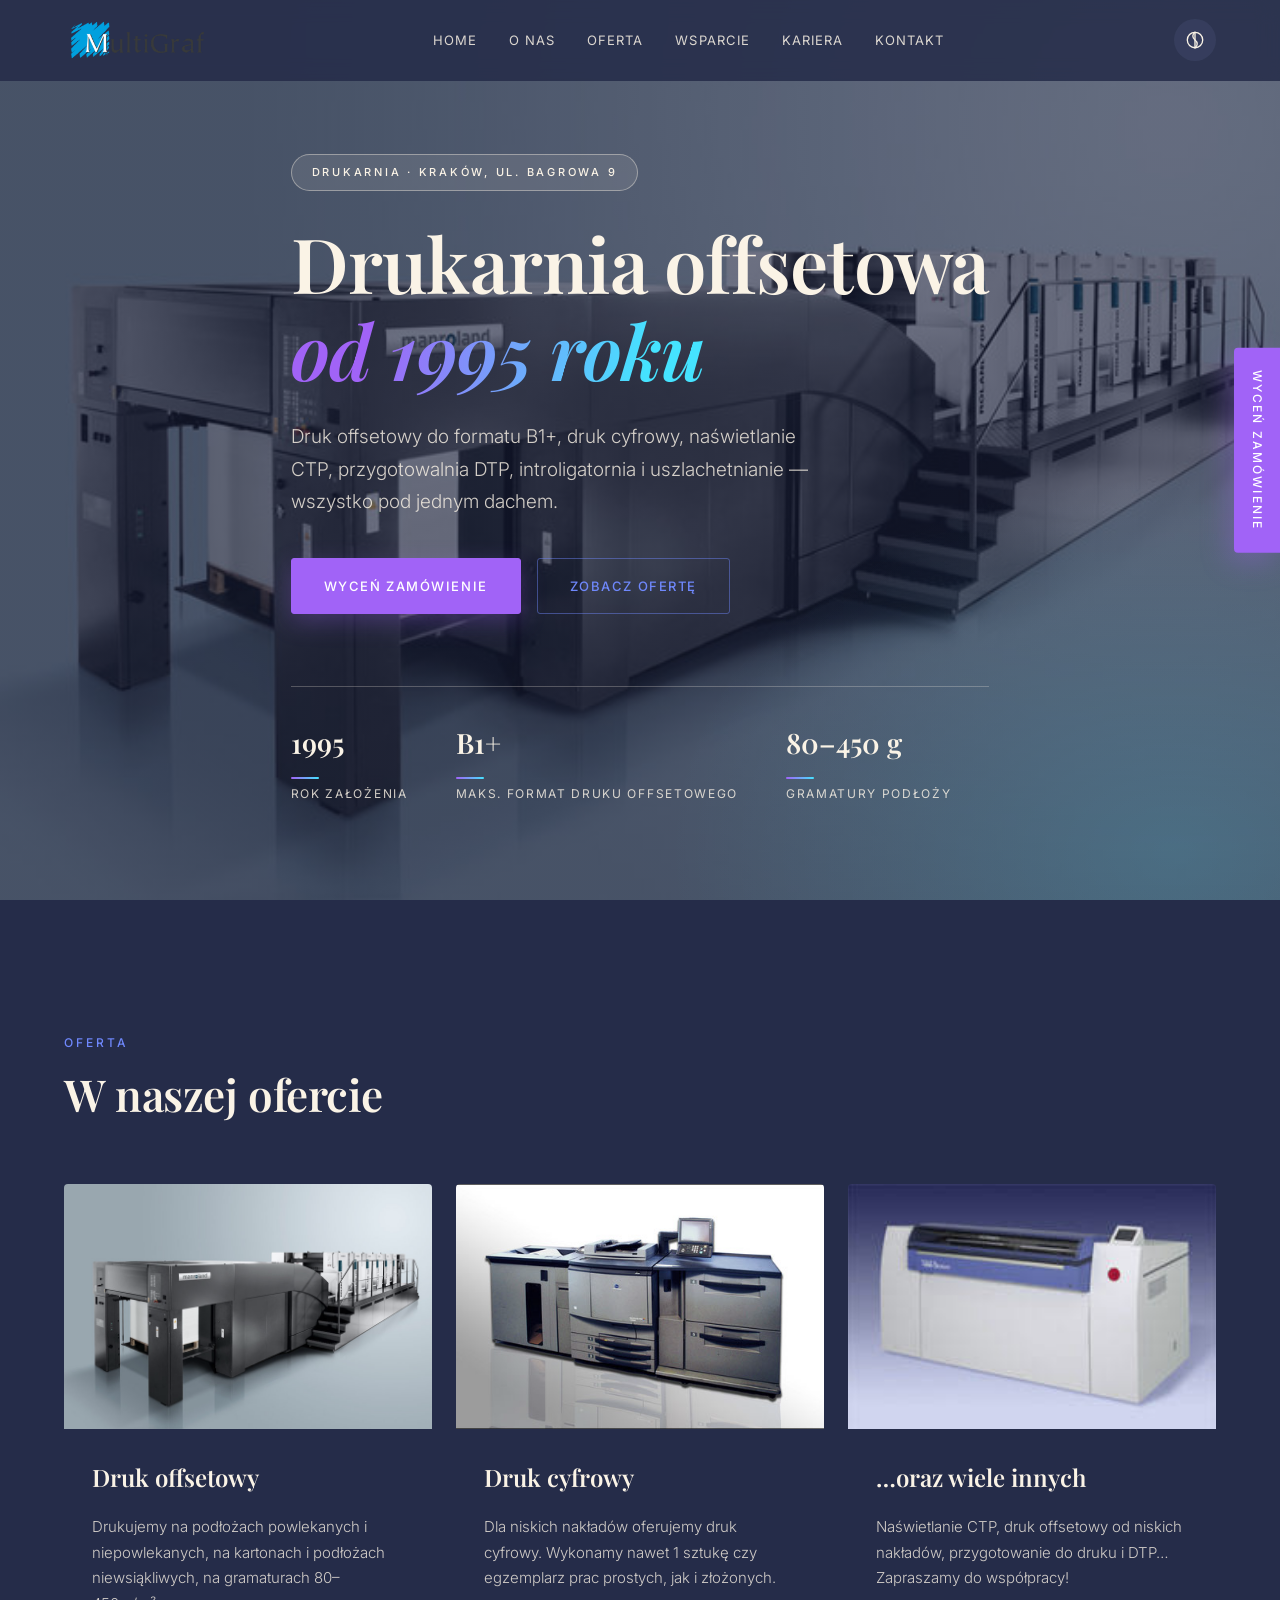
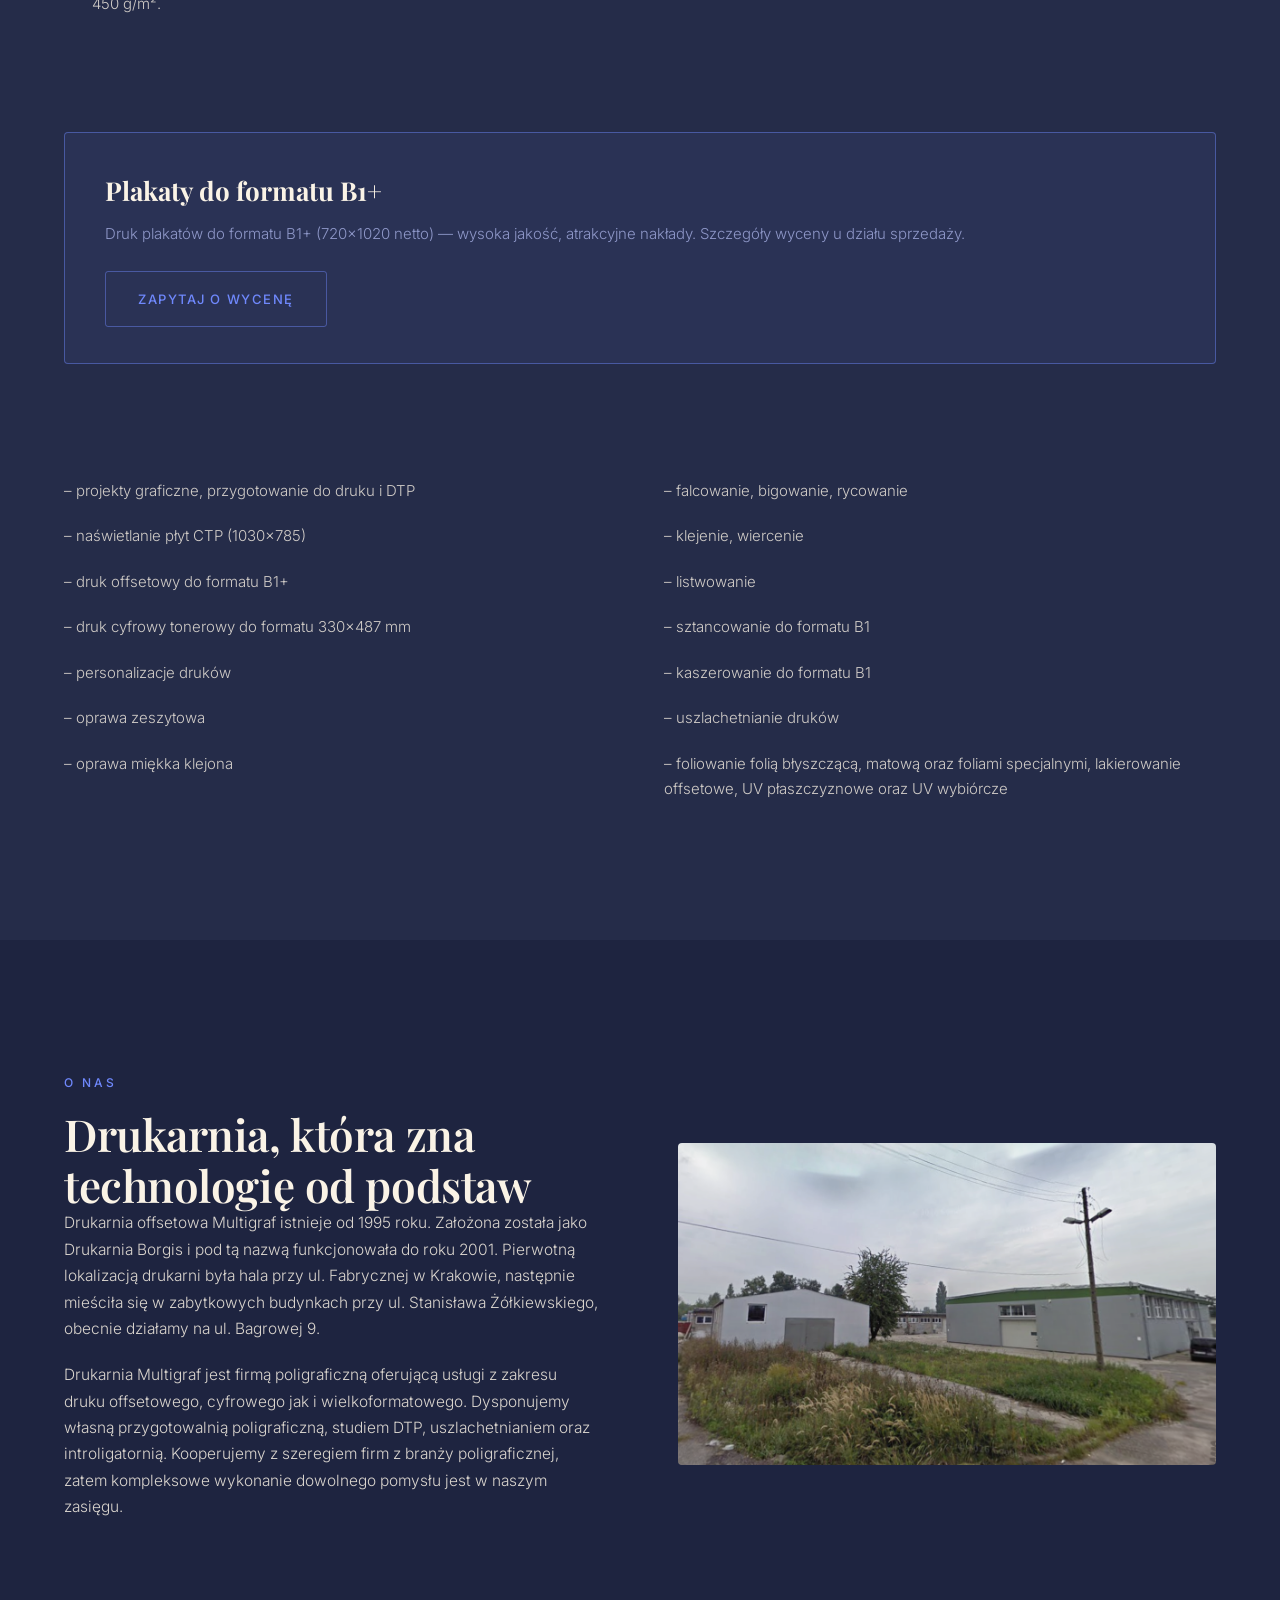
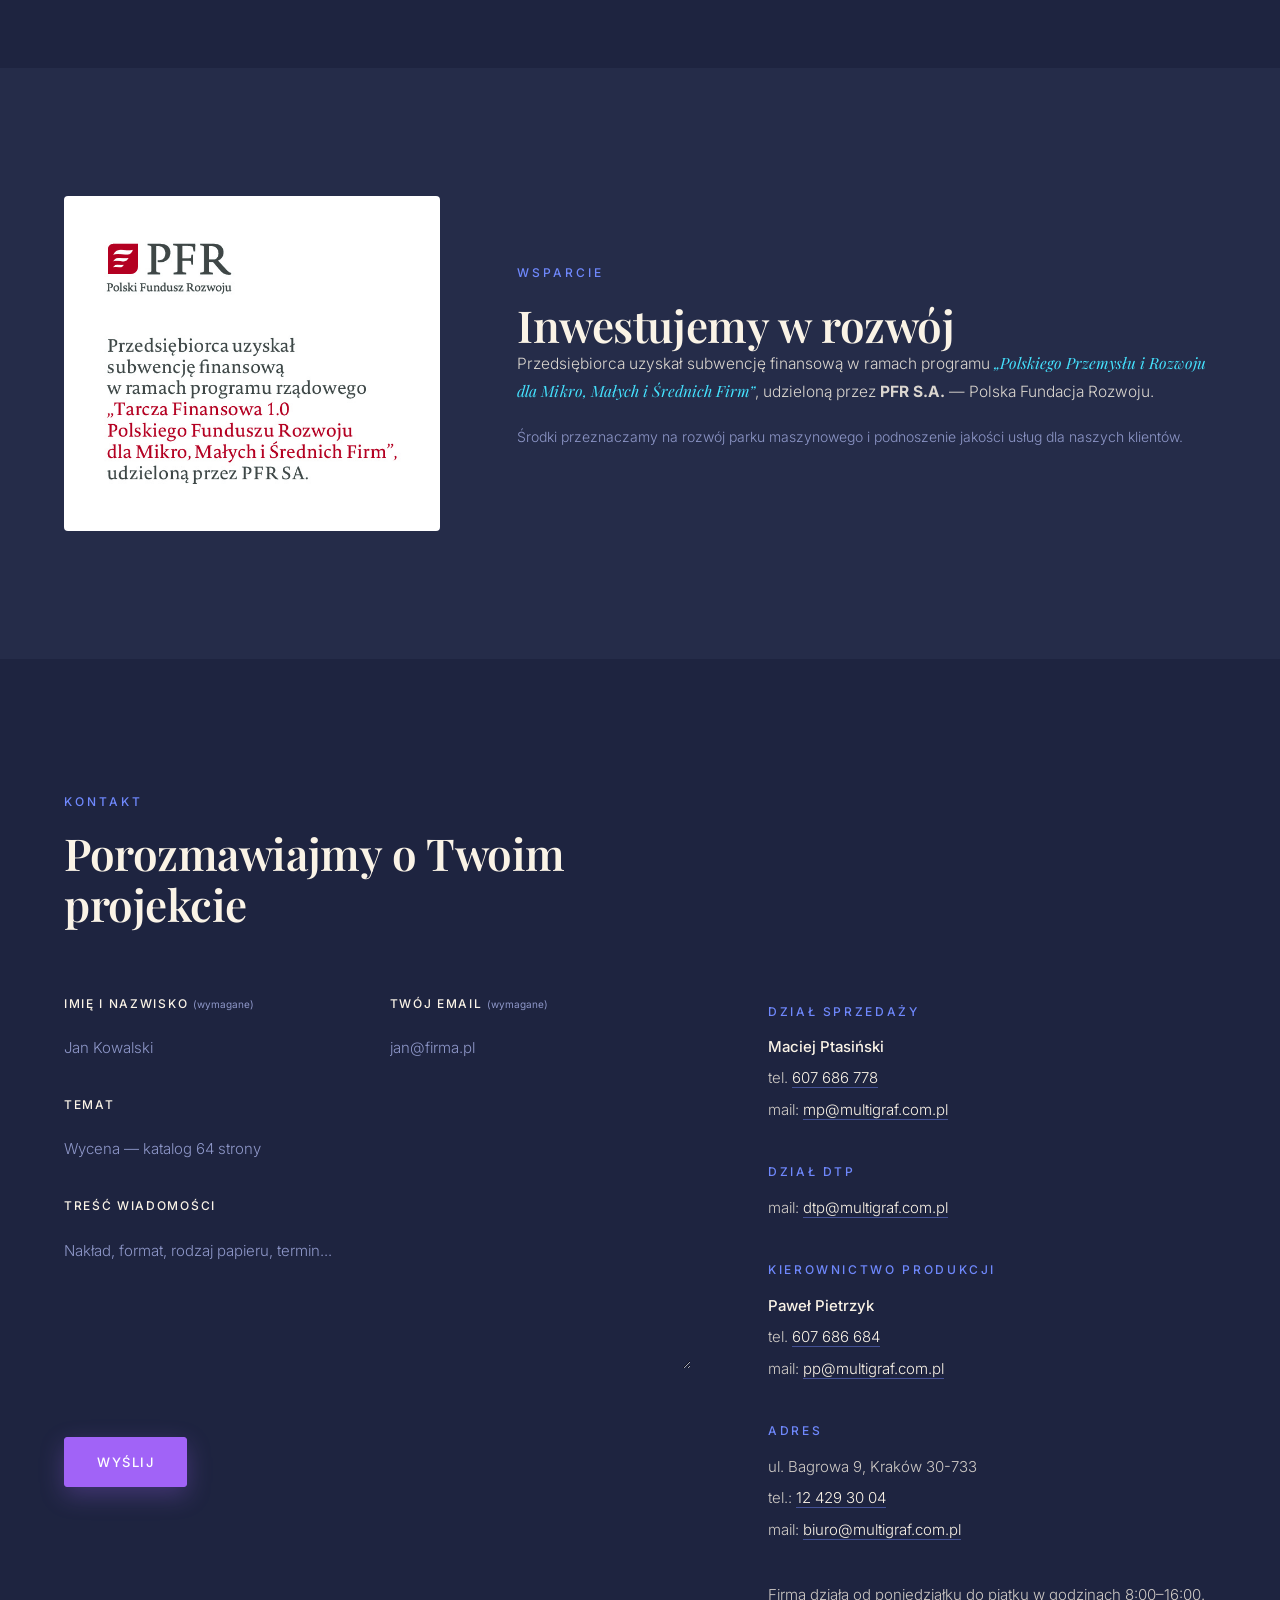
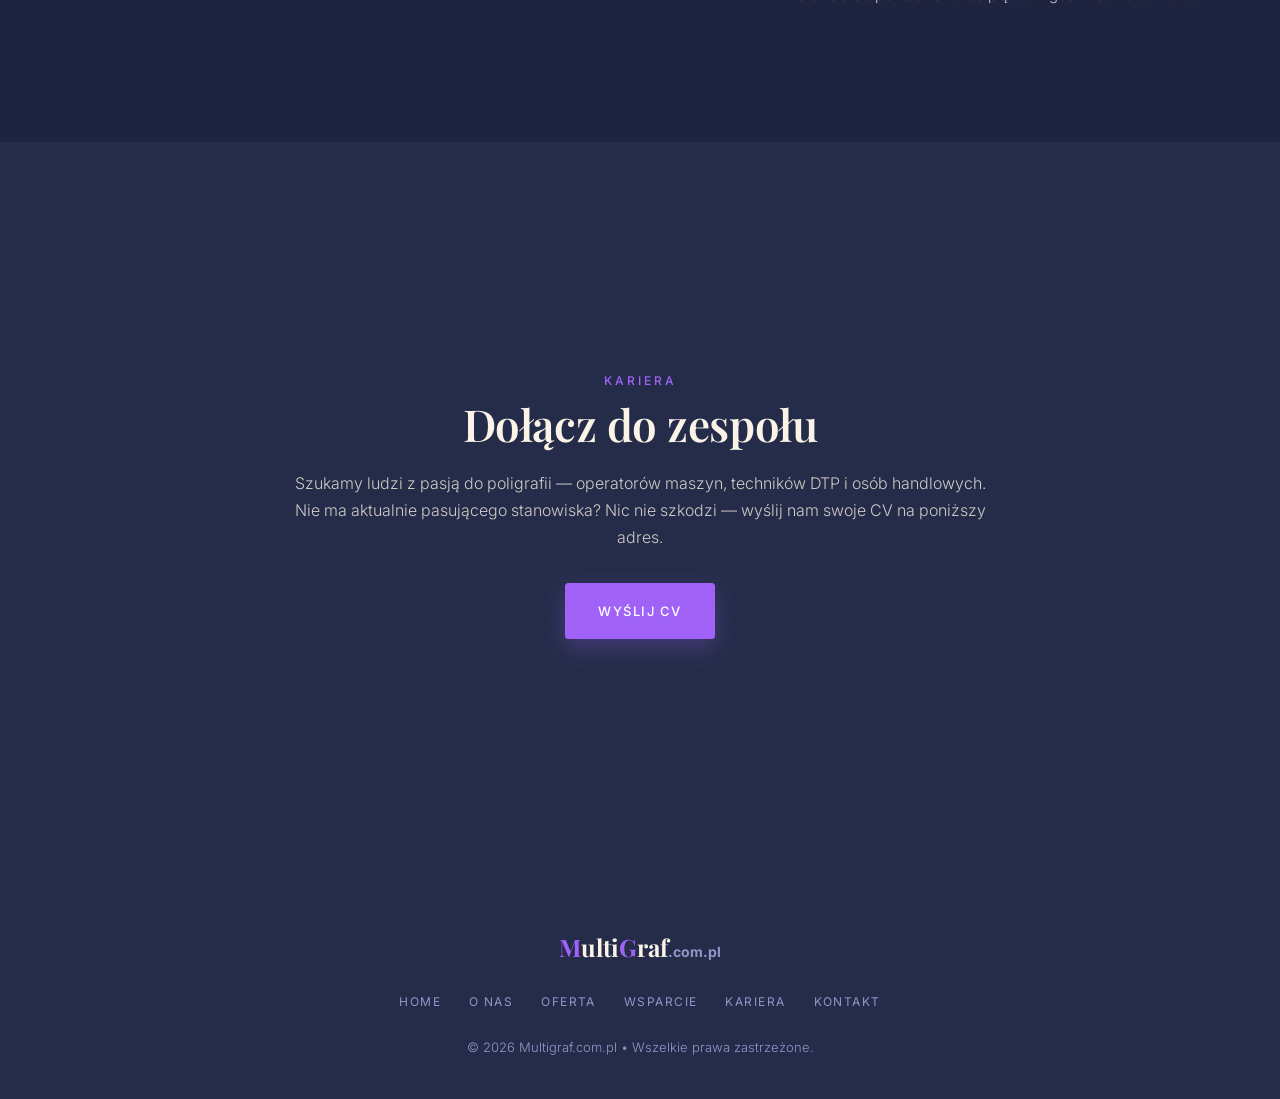
==== index.html @ 574ed46b "MultiGraf - publikacja strony (index + wycena)" ====
<!DOCTYPE html>
<html lang="pl">
<head>
  <meta charset="UTF-8" />
  <meta name="viewport" content="width=device-width, initial-scale=1.0" />
  <title>MultiGraf – Drukarnia offsetowa w Krakowie | Druk offsetowy, cyfrowy, wielkoformatowy</title>
  <meta name="description" content="Drukarnia offsetowa Multigraf z Krakowa – od 1995 roku. Druk offsetowy do formatu B1+, druk cyfrowy, naświetlanie CTP, DTP, introligatornia i uszlachetnianie druków." />
  <link rel="icon" href="img/favicon.png" />

  <!-- Motyw zapisany w localStorage — przywróceny przed stylami, żeby nie było mignięcia -->
  <script>
    try {
      document.documentElement.setAttribute('data-theme', window.localStorage.getItem('multigraf-motyw') || 'fairy');
    } catch (blad) { /* brak localStorage — zostaje motyw domyślny »fairy» */ }
  </script>

  <!-- Czcionki: Playfair Display (nagłówki) + Inter (treść) -->
  <link rel="preconnect" href="https://fonts.googleapis.com" />
  <link rel="preconnect" href="https://fonts.gstatic.com" crossorigin />
  <link href="https://fonts.googleapis.com/css2?family=Inter:wght@300;400;500;600&family=Playfair+Display:ital,wght@0,500;0,600;0,700;1,500&display=swap" rel="stylesheet" />

  <link rel="stylesheet" href="css/style.css" />
</head>
<body>

  <!-- ==================== NAGŁÓWEK (header) ==================== -->
  <header class="header" id="header">
    <div class="container header__inner">
      <a href="#home" class="logo" aria-label="MultiGraf – strona główna">
        <img src="img/logo-multigraf.png" alt="MultiGraf – logo" class="logo__img" />
      </a>

      <nav class="nav" id="nav" aria-label="Nawigacja główna">
        <div class="nav__item">
          <a href="#home" class="nav__link">Home</a>
        </div>
        <div class="nav__item">
          <a href="#onas" class="nav__link">O nas</a>
        </div>
        <div class="nav__item">
          <a href="#oferta" class="nav__link">Oferta</a>
        </div>
        <div class="nav__item">
          <a href="#wsparcie" class="nav__link">Wsparcie</a>
        </div>
        <div class="nav__item">
          <a href="#kariera" class="nav__link">Kariera</a>
        </div>
        <div class="nav__item">
          <a href="#kontakt" class="nav__link">Kontakt</a>
        </div>
      </nav>

      <!-- Przełącznik motywów kolorystycznych -->
      <div class="theme-wrap">
        <button id="motyw-przycisk" class="theme-btn" type="button" aria-haspopup="true" aria-expanded="false" aria-label="Wybierz motyw kolorystyczny">
          <svg viewBox="0 0 24 24" fill="none" stroke="currentColor" stroke-width="1.6" stroke-linecap="round" stroke-linejoin="round" aria-hidden="true">
            <circle cx="12" cy="12" r="9.25" />
            <path d="M12 2.75v18.5" />
            <path d="M12 2.75c-3.5 2.6-3.5 6.5 0 9.25s3.5 6.65 0 9.25" />
          </svg>
        </button>
        <div id="motyw-panel" class="theme-panel" role="menu" aria-label="Lista motywów" hidden></div>
      </div>

      <button class="burger" id="burger" aria-label="Otwórz menu" aria-expanded="false" aria-controls="nav">
        <span></span><span></span><span></span>
      </button>
    </div>
  </header>

  <!-- Pionowy przycisk CTA przyklejony do prawej krawędzi — widoczny cały czas -->
  <a href="wycena.html" class="cta-boczna" aria-label="Wyceń zamówienie — kalkulator wyceny">
    Wyceń zamówienie
  </a>

  <main>
    <!-- ==================== BANER / HOME ==================== -->
    <section class="hero" id="home">
      <div class="container">
        <div class="hero__content">
          <span class="hero__eyebrow reveal">Drukarnia &middot; Kraków, ul. Bagrowa 9</span>
          <h1 class="hero__title reveal">Drukarnia offsetowa<br /><em>od 1995 roku</em></h1>
          <p class="hero__lead reveal">
            Druk offsetowy do formatu B1+, druk cyfrowy, naświetlanie CTP, przygotowalnia DTP,
            introligatornia i uszlachetnianie — wszystko pod jednym dachem.
          </p>
          <div class="hero__actions reveal">
            <a href="wycena.html" class="btn btn--primary">Wyceń zamówienie</a>
            <a href="#oferta" class="btn btn--ghost">Zobacz ofertę</a>
          </div>

          <ul class="hero__stats reveal">
            <li><strong>1995</strong><span>rok założenia</span></li>
            <li><strong>B1+</strong><span>maks. format druku offsetowego</span></li>
            <li><strong>80–450 g</strong><span>gramatury podłoży</span></li>
          </ul>
        </div>
      </div>
    </section>

    <!-- ==================== OFERTA ==================== -->
    <section class="section" id="oferta">
      <div class="container">
        <header class="section__head reveal">
          <span class="section__eyebrow">Oferta</span>
          <h2 class="section__title">W naszej ofercie</h2>
        </header>

        <div class="grid-3">
          <article class="offer-card reveal">
            <img src="img/maszyna-offset-man-roland-700.jpg" loading="lazy" alt="Maszyna offsetowa Man Roland 700" />
            <div class="offer-card__body">
              <h3 class="card__title">Druk offsetowy</h3>
              <p class="card__text">
                Drukujemy na podłożach powlekanych i niepowlekanych, na kartonach
                i podłożach niewsiąkliwych, na gramaturach 80–450&nbsp;g/m².
              </p>
            </div>
          </article>

          <article class="offer-card reveal">
            <img src="img/konica-minolta-c6500-pro.jpg" loading="lazy" alt="Konica Minolta C6500 Pro" />
            <div class="offer-card__body">
              <h3 class="card__title">Druk cyfrowy</h3>
              <p class="card__text">
                Dla niskich nakładów oferujemy druk cyfrowy. Wykonamy nawet 1 sztukę
                czy egzemplarz prac prostych, jak i złożonych.
              </p>
            </div>
          </article>

          <article class="offer-card reveal">
            <img src="img/ctp.jpg" loading="lazy" alt="Naświetlarka CTP" />
            <div class="offer-card__body">
              <h3 class="card__title">…oraz wiele innych</h3>
              <p class="card__text">
                Naświetlanie CTP, druk offsetowy od niskich nakładów, przygotowanie
                do druku i DTP… Zapraszamy do współpracy!
              </p>
            </div>
          </article>
        </div>

        <!-- Plakaty B1 – pasek (jak podstrona na stronie głównej) -->
        <div class="b1-banner reveal" id="plakaty-b1">
          <div>
            <h3 class="b1-banner__title">Plakaty do formatu B1+</h3>
            <p class="b1-banner__text">Druk plakatów do formatu B1+ (720×1020 netto) — wysoka jakość, atrakcyjne nakłady. Szczegóły wyceny u działu sprzedaży.</p>
          </div>
          <a href="wycena.html" class="btn btn--ghost">Zapytaj o wycenę</a>
        </div>

        <!-- Pełna lista usług (jak na oryginalnej stronie) -->
        <ul class="offer-list reveal" id="oferta-lista">
          <li>– projekty graficzne, przygotowanie do druku i DTP</li>
          <li>– naświetlanie płyt CTP (1030×785)</li>
          <li>– druk offsetowy do formatu B1+</li>
          <li>– druk cyfrowy tonerowy do formatu 330&times;487 mm</li>
          <li>– personalizacje druków</li>
          <li>– oprawa zeszytowa</li>
          <li>– oprawa miękka klejona</li>
          <li>– falcowanie, bigowanie, rycowanie</li>
          <li>– klejenie, wiercenie</li>
          <li>– listwowanie</li>
          <li>– sztancowanie do formatu B1</li>
          <li>– kaszerowanie do formatu B1</li>
          <li>– uszlachetnianie druków</li>
          <li>– foliowanie folią błyszczącą, matową oraz foliami specjalnymi, lakierowanie offsetowe, UV płaszczyznowe oraz UV wybiórcze</li>
        </ul>
      </div>
    </section>

    <!-- ==================== O NAS ==================== -->
    <section class="section section--alt" id="onas">
      <div class="container about">
        <div class="about__text reveal">
          <span class="section__eyebrow">O nas</span>
          <h2 class="section__title">Drukarnia, która zna technologię od podstaw</h2>
          <p>
            Drukarnia offsetowa Multigraf istnieje od 1995 roku. Założona została
            jako Drukarnia Borgis i pod tą nazwą funkcjonowała do roku 2001.
            Pierwotną lokalizacją drukarni była hala przy ul. Fabrycznej w Krakowie,
            następnie mieściła się w zabytkowych budynkach przy ul. Stanisława
            Żółkiewskiego, obecnie działamy na ul. Bagrowej 9.
          </p>
          <p>
            Drukarnia Multigraf jest firmą poligraficzną oferującą usługi z zakresu
            druku offsetowego, cyfrowego jak i wielkoformatowego. Dysponujemy własną
            przygotowalnią poligraficzną, studiem DTP, uszlachetnianiem
            oraz introligatornią. Kooperujemy z szeregiem firm z branży poligraficznej,
            zatem kompleksowe wykonanie dowolnego pomysłu jest w naszym zasięgu.
          </p>
        </div>
        <div class="about__media reveal">
          <img src="img/multigraf-home.png" loading="lazy" alt="MultiGraf – strona główna firmy" />
        </div>
      </div>
    </section>

    <!-- ==================== WSPARCIE (PFR) ==================== -->
    <section class="section" id="wsparcie">
      <div class="container support">
        <div class="support__media reveal">
          <img src="img/plansza-pfr.jpg" loading="lazy" alt="Plansza informacyjna – Polska Fundacja Rozwoju (PFR)" />
        </div>
        <div class="support__text reveal">
          <span class="section__eyebrow">Wsparcie</span>
          <h2 class="section__title">Inwestujemy w rozwój</h2>
          <p>
            Przedsiębiorca uzyskał subwencję finansową w ramach programu
            <em>„Polskiego Przemysłu i Rozwoju dla Mikro, Małych i Średnich Firm”</em>,
            udzieloną przez <strong>PFR S.A.</strong> — Polska Fundacja Rozwoju.
          </p>
          <p class="support__note">
            Środki przeznaczamy na rozwój parku maszynowego i podnoszenie jakości usług dla naszych klientów.
          </p>
        </div>
      </div>
    </section>

    <!-- ==================== KONTAKT ==================== -->
    <section class="section section--alt" id="kontakt">
      <div class="container">
        <header class="section__head reveal">
          <span class="section__eyebrow">Kontakt</span>
          <h2 class="section__title">Porozmawiajmy o Twoim projekcie</h2>
        </header>

        <div class="contact">
          <form class="form reveal" id="contact-form" novalidate>
            <div class="form__row">
              <div class="form__field">
                <label for="f-name">Imię i nazwisko <small>(wymagane)</small></label>
                <input type="text" id="f-name" name="name" required autocomplete="name" placeholder="Jan Kowalski" />
              </div>
              <div class="form__field">
                <label for="f-email">Twój email <small>(wymagane)</small></label>
                <input type="email" id="f-email" name="email" required autocomplete="email" placeholder="jan@firma.pl" />
              </div>
            </div>

            <div class="form__field">
              <label for="f-topic">Temat</label>
              <input type="text" id="f-topic" name="topic" placeholder="Wycena — katalog 64 strony" />
            </div>

            <div class="form__field">
              <label for="f-msg">Treść wiadomości</label>
              <textarea id="f-msg" name="message" rows="6" placeholder="Nakład, format, rodzaj papieru, termin..."></textarea>
            </div>

            <p class="form__status" id="form-status" role="status"></p>
            <button type="submit" class="btn btn--primary form__submit">Wyślij</button>
          </form>

          <aside class="contact__info reveal">
            <h3>Dział sprzedaży</h3>
            <p><strong>Maciej Ptasiński</strong></p>
            <p>tel. <a href="tel:+48607686778">607 686 778</a></p>
            <p>mail: <a href="mailto:mp@multigraf.com.pl">mp@multigraf.com.pl</a></p>

            <h3>Dział DTP</h3>
            <p>mail: <a href="mailto:dtp@multigraf.com.pl">dtp@multigraf.com.pl</a></p>

            <h3>Kierownictwo produkcji</h3>
            <p><strong>Paweł Pietrzyk</strong></p>
            <p>tel. <a href="tel:+48607686684">607 686 684</a></p>
            <p>mail: <a href="mailto:pp@multigraf.com.pl">pp@multigraf.com.pl</a></p>

            <h3>Adres</h3>
            <p>ul. Bagrowa 9, Kraków 30-733</p>
            <p>tel.: <a href="tel:+48124293004">12 429 30 04</a></p>
            <p>mail: <a href="mailto:biuro@multigraf.com.pl">biuro@multigraf.com.pl</a></p>

            <p class="contact__hours">Firma działa od poniedziałku do piątku w godzinach 8:00–16:00.</p>
          </aside>
        </div>
      </div>
    </section>

    <!-- ==================== KARIERA ==================== -->
    <section class="section" id="kariera">
      <div class="container">
        <div class="career reveal">
          <span class="section__eyebrow">Kariera</span>
          <h2 class="section__title">Dołącz do zespołu</h2>
          <p>
            Szukamy ludzi z pasją do poligrafii — operatorów maszyn, techników DTP
            i osób handlowych. Nie ma aktualnie pasującego stanowiska?
            Nic nie szkodzi — wyślij nam swoje CV na poniższy adres.
          </p>
          <a href="mailto:biuro@multigraf.com.pl?subject=Kariera" class="btn btn--primary">Wyślij CV</a>
        </div>
      </div>
    </section>
  </main>

  <!-- ==================== STOPKA (footer) ==================== -->
  <footer class="footer">
    <div class="container footer__inner">
      <div class="footer__logo">
        <span>M</span>ulti<span>G</span>raf<span class="footer__logo-dot">.com.pl</span>
      </div>
      <nav class="footer__nav" aria-label="Nawigacja w stopce">
        <a href="#home">Home</a>
        <a href="#onas">O nas</a>
        <a href="#oferta">Oferta</a>
        <a href="#wsparcie">Wsparcie</a>
        <a href="#kariera">Kariera</a>
        <a href="#kontakt">Kontakt</a>
      </nav>
      <p class="footer__copy">&copy; 2026 Multigraf.com.pl • Wszelkie prawa zastrzeżone.</p>
    </div>
  </footer>

  <script src="js/theme.js" defer></script>
  <script src="js/main.js" defer></script>
</body>
</html>
---- css/style.css ----
/* ============================================================
   MultiGraf — premium minimalism
   System motywów kolorystycznych: 8 palet przełączanych
   bezpośrednio na stronie (data-theme na elemencie <html>).
   Motyw domyślny: «fairy». Motyw zapisywany w localStorage.
   ============================================================ */

/* ============================================================
   1. TOKENY KOLORÓW — definicje motywów
   ============================================================ */
:root,
:root[data-theme="fairy"] {
  --bg: #252C49;                 /* ciemnoniebieskie tło palety Fairy */
  --bg-alt: #1E2440;             /* ciemniejszy odcień dla sekcji alternatywnych */
  --paper: #FAF3E6;              /* kremowy tekst */
  --muted: #8E97C8;              /* stonowany tekst pomocniczy */
  --overlay: rgba(24, 30, 56, 0.62);   /* nakładka na zdjęcia w banerze */
  --accent: #A163F7;             /* akcent 1 — fioletowy (CTA, logo) */
  --accent-contrast: #FFFFFF;    /* tekst na kolorze akcentowym */
  --accent-2: #6F88FC;           /* akcent 2 — błękitny (odnośniki, śródtytuły) */
  --accent-3: #45E3FF;           /* akcent 3 — turkus (detale, liczby) */
  --tag: #FF7582;                /* koralowy — tagi, błędy formularza */
  --shadow: rgba(10, 15, 35, 0.45);    /* barwa cieni */
  --hero-ink: #FAF3E6;           /* tekst na zdjęciu banera */
  --hero-ink-soft: rgba(250, 243, 230, 0.82);
}

/* --- Klasyczny minimalizm: biel + szmaragd / matowe złoto --- */
:root[data-theme="prem-min"] {
  --bg: #F8F9FA;
  --bg-alt: #FFFFFF;
  --paper: #0A3622;              /* głęboki szmaragd jako kolor tekstu */
  --muted: #5F6F66;
  --overlay: rgba(6, 40, 24, 0.68);
  --accent: #D4AF37;             /* matowe złoto — przyciski CTA */
  --accent-contrast: #221A05;
  --accent-2: #9A7B2F;           /* ciemne złoto — odnośniki, śródtytuły */
  --accent-3: #2E6349;           /* szmaragd dla wyróżnień */
  --tag: #C0653A;                /* terakota — tagi, błędy */
  --shadow: rgba(10, 54, 34, 0.12);
  --hero-ink: #FFFFFF;
  --hero-ink-soft: rgba(255, 255, 255, 0.85);
}

/* --- Korporacyjny niebieski: perła + nocny błękit + koral --- */
:root[data-theme="korpo"] {
  --bg: #F4F6F9;                 /* perłowo-szare tło */
  --bg-alt: #FFFFFF;
  --paper: #0A192F;              /* głęboki nocny błękit — tytuły i tekst */
  --muted: #5B6E8F;
  --overlay: rgba(10, 25, 47, 0.66);
  --accent: #FF6B35;             /* koralowy pomarańcz — przyciski CTA */
  --accent-contrast: #FFFFFF;
  --accent-2: #0052FF;           /* błękit logotypu */
  --accent-3: #3B82F6;
  --tag: #FF6B35;
  --shadow: rgba(10, 25, 47, 0.10);
  --hero-ink: #FFFFFF;
  --hero-ink-soft: rgba(255, 255, 255, 0.85);
}

/* --- Bento tech: czerń + grafit + neonowa zieleń --- */
:root[data-theme="tech"] {
  --bg: #FFFFFF;
  --bg-alt: #F1F5F9;
  --paper: #1E293B;              /* grafitowa czerń tekstu */
  --muted: #64748B;
  --overlay: rgba(15, 23, 42, 0.66);
  --accent: #10B981;             /* neonowa zieleń (ciemniejszy wariant) */
  --accent-contrast: #FFFFFF;
  --accent-2: #0052FF;
  --accent-3: #84CC16;           /* limonka */
  --tag: #4D7C0F;
  --shadow: rgba(15, 23, 42, 0.08);
  --hero-ink: #FFFFFF;
  --hero-ink-soft: rgba(255, 255, 255, 0.85);
}

/* --- Ciemny premium (dark mode): antracyt + złoto + błękit --- */
:root[data-theme="dark-premium"] {
  --bg: #0F172A;                 /* głęboki antracyt */
  --bg-alt: #131C31;
  --paper: #F1F5F9;
  --muted: #8FA0BD;
  --overlay: rgba(9, 14, 31, 0.62);
  --accent: #E2B659;             /* matowe złoto — CTA */
  --accent-contrast: #141005;
  --accent-2: #38BDF8;           /* miękki błękit */
  --accent-3: #7DD3FC;
  --tag: #FF8FA3;
  --shadow: rgba(2, 6, 18, 0.55);
  --hero-ink: #F1F5F9;
  --hero-ink-soft: rgba(241, 245, 249, 0.82);
}

/* --- Royal korporacyjny: perła + indygo + bursztyn --- */
:root[data-theme="prem-korpo"] {
  --bg: #F4F5F7;
  --bg-alt: #FFFFFF;
  --paper: #16233A;              /* granatowy indygo dla tekstów */
  --muted: #61708F;
  --overlay: rgba(15, 28, 56, 0.66);
  --accent: #E5A93C;             /* bursztynowe złoto — przyciski CTA */
  --accent-contrast: #231703;
  --accent-2: #0F2C59;           /* głębokie indygo — odnośniki */
  --accent-3: #D4AF37;           /* złoto dla gradientów */
  --tag: #C4552D;
  --shadow: rgba(15, 44, 89, 0.10);
  --hero-ink: #FFFFFF;
  --hero-ink-soft: rgba(255, 255, 255, 0.85);
}

/* --- Kreatywne studio: biel + grafit + ultramaryna i koral --- */
:root[data-theme="studio"] {
  --bg: #FFFFFF;
  --bg-alt: #F6F7FB;
  --paper: #212529;              /* grafitowa czerń */
  --muted: #6C757D;
  --overlay: rgba(24, 27, 32, 0.64);
  --accent: #FF5A36;             /* koralowo-pomarańczowy — CTA */
  --accent-contrast: #FFFFFF;
  --accent-2: #0052FF;           /* ultramaryna */
  --accent-3: #7C3AED;           /* fiolet do gradientów */
  --tag: #FF5A36;
  --shadow: rgba(33, 37, 41, 0.10);
  --hero-ink: #FFFFFF;
  --hero-ink-soft: rgba(255, 255, 255, 0.85);
}

/* --- Cyfrowy neon: ciemny UI + neonowa turkus i purpura --- */
:root[data-theme="digital"] {
  --bg: #0B0F19;                 /* nasycone ciemnoniebieskie tło dark mode */
  --bg-alt: #111A2B;
  --paper: #E2E8F0;              /* srebrzysto-stalowy tekst */
  --muted: #8B95A9;
  --overlay: rgba(3, 6, 14, 0.62);
  --accent: #00F5D4;             /* neonowa turkus — ślad lasera — CTA */
  --accent-contrast: #06251E;
  --accent-2: #A85CF0;           /* rozświetlona purpura */
  --accent-3: #9D4EDD;
  --tag: #00F5D4;
  --shadow: rgba(0, 0, 0, 0.50);
  --hero-ink: #E2E8F0;
  --hero-ink-soft: rgba(226, 232, 240, 0.82);
}

/* ============================================================
   2. PODSTAWY
   ============================================================ */

/* --- Tokeny układu i typografii (wspólne dla wszystkich motywów) --- */
:root {
  --serif: 'Playfair Display', Georgia, 'Times New Roman', serif;
  --sans: 'Inter', 'Segoe UI', Roboto, sans-serif;
  --container: 1200px;
  --section-gap: clamp(80px, 10vw, 144px);
}

* { margin: 0; padding: 0; box-sizing: border-box; }

html { scroll-behavior: smooth; }

body {
  font-family: var(--sans);
  font-size: 16px;
  line-height: 1.7;
  font-weight: 300;
  background: var(--bg);
  color: var(--paper);
  -webkit-font-smoothing: antialiased;
  transition: background-color 0.35s ease, color 0.35s ease;
}

img { display: block; max-width: 100%; height: auto; }

::selection { background: var(--accent); color: var(--accent-contrast); }

.container {
  max-width: var(--container);
  margin-inline: auto;
  padding-inline: 24px;
}

/* ---------- Typografia ---------- */
h1, h2, h3, em { font-family: var(--serif); }

.section__title,
.hero__title {
  font-weight: 600;
  letter-spacing: -0.01em;
  line-height: 1.15;
  color: var(--paper);
}

.section__eyebrow {
  display: inline-block;
  font-size: 12px;
  font-weight: 500;
  letter-spacing: 0.25em;
  text-transform: uppercase;
  color: var(--accent-2);
  margin-bottom: 16px;
}

/* ---------- Przyciski ---------- */
.btn {
  display: inline-block;
  padding: 16px 32px;
  font-family: var(--sans);
  font-size: 13px;
  font-weight: 500;
  letter-spacing: 0.12em;
  text-transform: uppercase;
  text-decoration: none;
  border-radius: 3px;
  transition: background 0.3s, color 0.3s, border-color 0.3s, transform 0.3s, box-shadow 0.3s;
  cursor: pointer;
}

.btn--primary {
  background: var(--accent);
  color: var(--accent-contrast);
  border: 1px solid var(--accent);
  box-shadow: 0 8px 24px color-mix(in srgb, var(--accent) 28%, transparent);
}
.btn--primary:hover {
  background: color-mix(in srgb, var(--accent) 85%, #000);
  border-color: color-mix(in srgb, var(--accent) 85%, #000);
  transform: translateY(-2px);
  box-shadow: 0 10px 28px color-mix(in srgb, var(--accent) 42%, transparent);
}

.btn--ghost {
  background: transparent;
  color: var(--accent-2);
  border: 1px solid color-mix(in srgb, var(--accent-2) 45%, transparent);
}
.btn--ghost:hover {
  border-color: var(--accent-2);
  background: color-mix(in srgb, var(--accent-2) 10%, transparent);
  transform: translateY(-2px);
}

/* ============================================================
   3. NAGŁÓWEK (header)
   ============================================================ */
.header {
  position: fixed;
  inset: 0 0 auto 0;
  z-index: 100;
  background: color-mix(in srgb, var(--bg) 86%, transparent);
  backdrop-filter: blur(10px);
  -webkit-backdrop-filter: blur(10px);
  border-bottom: 1px solid transparent;
  transition: border-color 0.3s, background 0.3s;
}
.header--scrolled {
  border-bottom-color: var(--line);
  background: color-mix(in srgb, var(--bg) 95%, transparent);
}

.header__inner {
  display: flex;
  align-items: center;
  justify-content: space-between;
  height: 80px;
}

.logo {
  font-family: var(--serif);
  font-size: 22px;
  font-weight: 700;
  color: var(--paper);
  text-decoration: none;
  letter-spacing: 0.02em;
}
.logo__mark { color: var(--accent); }
.logo__tag {
  margin-left: 10px;
  font-family: var(--sans);
  font-size: 10px;
  font-weight: 400;
  letter-spacing: 0.3em;
  text-transform: uppercase;
  color: var(--muted);
}
.logo__img {
  display: block;
  height: 46px;
  width: auto;
}

.nav {
  display: flex;
  align-items: center;
  gap: 32px;
}

.nav__link {
  font-size: 13px;
  font-weight: 400;
  letter-spacing: 0.08em;
  text-transform: uppercase;
  text-decoration: none;
  color: var(--paper);
  opacity: 0.85;
  transition: color 0.25s, opacity 0.25s;
}
.nav__link:hover { color: var(--accent); opacity: 1; }

.nav__cta { padding: 12px 24px; }

/* ---------- Pozioma prawa krawędź: pionowy przycisk CTA ---------- */
/* Wysuwany wzdłuż prawej krawędzi przycisk «Wyceń zamówienie».
   Pisany pionowo, widoczny cały czas podczas przewijania.
   Obecny tylko na stronie głównej — na stronie kalkulatora zbędny. */
.cta-boczna {
  position: fixed;
  top: 50%;
  right: 0;
  z-index: 95;
  transform: translateY(-50%);
  writing-mode: vertical-rl;
  padding: 22px 13px;
  font-family: var(--sans);
  font-size: 12px;
  font-weight: 500;
  letter-spacing: 0.18em;
  text-transform: uppercase;
  text-decoration: none;
  color: var(--accent-contrast);
  background: var(--accent);
  border-radius: 4px 0 0 4px;
  box-shadow: -6px 10px 28px color-mix(in srgb, var(--accent) 30%, transparent);
  transition: background 0.3s, padding 0.3s;
}
.cta-boczna:hover {
  background: color-mix(in srgb, var(--accent) 85%, #000);
  padding-right: 19px;
}

/* ---------- Przełącznik motywów ---------- */
.theme-wrap { position: relative; margin-left: 8px; }

.theme-btn {
  display: inline-flex;
  align-items: center;
  justify-content: center;
  width: 42px;
  height: 42px;
  background: color-mix(in srgb, var(--muted) 10%, transparent);
  border: 1px solid var(--line);
  border-radius: 50%;
  color: var(--paper);
  cursor: pointer;
  transition: border-color 0.25s, color 0.25s, transform 0.25s;
}
.theme-btn:hover {
  border-color: var(--accent);
  color: var(--accent);
  transform: rotate(-12deg);
}
.theme-btn svg { width: 20px; height: 20px; }

.theme-panel {
  position: absolute;
  top: calc(100% + 12px);
  right: 0;
  width: 250px;
  padding: 10px;
  background: var(--bg-alt);
  border: 1px solid var(--line);
  border-radius: 6px;
  box-shadow: 0 18px 44px var(--shadow);
  z-index: 130;
}
.theme-panel__item {
  display: flex;
  align-items: center;
  justify-content: space-between;
  gap: 12px;
  width: 100%;
  padding: 10px 12px;
  font-size: 13.5px;
  font-weight: 400;
  text-align: left;
  color: var(--paper);
  background: transparent;
  border: none;
  border-radius: 4px;
  cursor: pointer;
  transition: background 0.2s;
}
.theme-panel__item:hover { background: color-mix(in srgb, var(--accent-2) 10%, transparent); }
.theme-panel__item--active {
  background: color-mix(in srgb, var(--accent) 14%, transparent);
  font-weight: 500;
}
.theme-dots { display: flex; gap: 4px; flex-shrink: 0; }
.theme-dots span {
  width: 11px;
  height: 11px;
  border-radius: 50%;
  border: 1px solid color-mix(in srgb, var(--paper) 25%, transparent);
}

/* ---------- Burger ---------- */
.burger {
  display: none;
  flex-direction: column;
  gap: 5px;
  background: none;
  border: none;
  padding: 8px;
  cursor: pointer;
}
.burger span {
  display: block;
  width: 24px;
  height: 2px;
  background: var(--paper);
  transition: transform 0.3s, opacity 0.3s;
}
.burger--open span:nth-child(1) { transform: translateY(7px) rotate(45deg); }
.burger--open span:nth-child(2) { opacity: 0; }
.burger--open span:nth-child(3) { transform: translateY(-7px) rotate(-45deg); }

/* ============================================================
   4. BANER (hero)
   ============================================================ */
.hero {
  position: relative;
  min-height: 100vh;
  display: flex;
  align-items: center;
  padding: 140px 0 80px;
  background:
    linear-gradient(var(--overlay), var(--overlay)),
    url('../img/maszyna-offset-man-roland-700.jpg')
    center / cover no-repeat fixed var(--bg);
}
/* Delikatna poświata koloru turkusowego w prawym dolnym rogu — styl «Fairy» */
.hero::after {
  content: '';
  position: absolute;
  inset: auto 0 0 auto;
  width: 55%;
  height: 55%;
  background:
    radial-gradient(ellipse at 85% 90%, color-mix(in srgb, var(--accent-3) 16%, transparent), transparent 60%);
  z-index: 0;
  pointer-events: none;
}

.hero .container { position: relative; z-index: 1; }

.hero__content { max-width: 720px; }

.hero__eyebrow {
  display: inline-block;
  margin-bottom: 28px;
  padding: 8px 20px;
  border: 1px solid color-mix(in srgb, var(--hero-ink) 40%, transparent);
  border-radius: 100px;
  font-size: 11px;
  font-weight: 500;
  letter-spacing: 0.25em;
  text-transform: uppercase;
  color: var(--hero-ink);
  background: color-mix(in srgb, var(--hero-ink) 10%, transparent);
}

.hero__title {
  font-size: clamp(42px, 6.5vw, 76px);
  margin-bottom: 28px;
  color: var(--hero-ink);
}
/* Kursywny akcent z gradientem akcentu 1 → akcent 3 */
.hero__title em {
  font-style: italic;
  background: linear-gradient(100deg, var(--accent) 20%, var(--accent-3) 85%);
  -webkit-background-clip: text;
  background-clip: text;
  -webkit-text-fill-color: transparent;
}

.hero__lead {
  font-size: clamp(16px, 2vw, 19px);
  color: var(--hero-ink-soft);
  max-width: 540px;
  margin-bottom: 40px;
}

.hero__actions {
  display: flex;
  flex-wrap: wrap;
  gap: 16px;
  margin-bottom: 72px;
}

.hero__stats {
  display: flex;
  flex-wrap: wrap;
  gap: 48px;
  list-style: none;
  padding-top: 32px;
  border-top: 1px solid color-mix(in srgb, var(--hero-ink) 25%, transparent);
}
.hero__stats strong {
  display: block;
  font-family: var(--serif);
  font-size: 28px;
  font-weight: 600;
  color: var(--hero-ink);
}
.hero__stats strong::after {
  content: '';
  display: block;
  width: 28px;
  height: 2px;
  margin-top: 10px;
  background: linear-gradient(90deg, var(--accent), var(--accent-3));
  border-radius: 2px;
}
.hero__stats span {
  font-size: 12px;
  font-weight: 400;
  letter-spacing: 0.14em;
  text-transform: uppercase;
  color: var(--hero-ink-soft);
}

/* ============================================================
   5. SEKCJE (wspólne)
   ============================================================ */
.section { padding: var(--section-gap) 0; }
.section--alt { background: var(--bg-alt); }

.section__head { max-width: 640px; margin-bottom: 64px; }
.section__head--center {
  margin-inline: auto;
  text-align: center;
}
.section__title { font-size: clamp(30px, 4vw, 44px); }

.section__lead {
  margin-top: 16px;
  color: var(--muted);
  font-size: 15px;
}

/* ---------- Oferta ---------- */
.cards {
  display: grid;
  grid-template-columns: repeat(2, 1fr);
  gap: 24px;
}

.card {
  position: relative;
  padding: 48px 40px;
  border: 1px solid var(--line);
  border-radius: 4px;
  background: transparent;
  transition: border-color 0.35s, transform 0.35s, box-shadow 0.35s;
}
.card:hover {
  border-color: color-mix(in srgb, var(--accent) 60%, transparent);
  transform: translateY(-4px);
  box-shadow: 0 16px 40px var(--shadow);
}

.card__num {
  position: absolute;
  top: 32px;
  right: 36px;
  font-family: var(--serif);
  font-size: 44px;
  font-weight: 500;
  color: color-mix(in srgb, var(--accent) 30%, transparent);
  line-height: 1;
}

.card__title {
  font-size: 24px;
  font-weight: 600;
  margin-bottom: 16px;
}

.card__text {
  font-size: 15px;
  color: color-mix(in srgb, var(--paper) 80%, transparent);
  margin-bottom: 28px;
}

.card__foot {
  display: block;
  font-size: 11px;
  font-weight: 500;
  letter-spacing: 0.14em;
  text-transform: uppercase;
  color: var(--accent-3);
}

/* ---------- Karty oferty ze zdjęciami (jak na multigraf.com.pl) ---------- */
.offer-card {
  border: 1px solid var(--line);
  border-radius: 4px;
  overflow: hidden;
  transition: border-color 0.35s, transform 0.35s, box-shadow 0.35s;
}
.offer-card:hover {
  border-color: color-mix(in srgb, var(--accent) 60%, transparent);
  transform: translateY(-4px);
  box-shadow: 0 16px 40px var(--shadow);
}
.offer-card img {
  width: 100%;
  aspect-ratio: 3 / 2;
  object-fit: cover;
  filter: grayscale(30%);
  transition: filter 0.5s, transform 0.6s;
}
.offer-card:hover img { filter: grayscale(0); transform: scale(1.04); }
.offer-card__body { padding: 28px 28px 32px; }

/* ---------- B1 banner ---------- */
.b1-banner {
  margin-top: 56px;
  display: flex;
  flex-wrap: wrap;
  align-items: center;
  justify-content: space-between;
  gap: 24px;
  padding: 36px 40px;
  border: 1px solid color-mix(in srgb, var(--accent-2) 45%, transparent);
  background: color-mix(in srgb, var(--accent-2) 7%, transparent);
  border-radius: 4px;
}
.b1-banner__title { font-size: 26px; margin-bottom: 8px; }
.b1-banner__text { color: var(--muted); font-size: 15px; }

/* ---------- Pełna lista usług ---------- */
.offer-list {
  margin-top: 56px;
  padding-top: 48px;
  border-top: 1px solid var(--line);
  columns: 2;
  column-gap: 48px;
  list-style: none;
}
.offer-list li {
  break-inside: avoid;
  padding: 10px 0;
  font-size: 15px;
  color: color-mix(in srgb, var(--paper) 80%, transparent);
}

/* ---------- Realizacje ---------- */
.grid-3 {
  display: grid;
  grid-template-columns: repeat(3, 1fr);
  gap: 24px;
}

.work {
  position: relative;
  overflow: hidden;
  border-radius: 4px;
}
.work img {
  width: 100%;
  aspect-ratio: 4 / 5;
  object-fit: cover;
  transition: transform 0.6s ease, filter 0.6s ease;
  filter: grayscale(35%);
}
.work:hover img { transform: scale(1.05); filter: grayscale(0); }

.work figcaption {
  position: absolute;
  inset: auto 0 0 0;
  padding: 48px 24px 20px;
  font-size: 14px;
  font-weight: 500;
  color: var(--hero-ink);
  background: linear-gradient(transparent, color-mix(in srgb, #10131F 85%, transparent));
}

.tag {
  display: block;
  margin-bottom: 6px;
  font-size: 10px;
  font-weight: 500;
  letter-spacing: 0.22em;
  text-transform: uppercase;
  color: var(--tag);
}

/* ---------- Dlaczego my ---------- */
.grid-4 {
  display: grid;
  grid-template-columns: repeat(4, 1fr);
  gap: 24px;
}

.fact {
  padding: 40px 28px;
  border: 1px solid var(--line);
  border-radius: 4px;
  transition: border-color 0.35s;
}
.fact:hover { border-color: color-mix(in srgb, var(--accent-2) 55%, transparent); }
.fact strong {
  display: block;
  font-family: var(--serif);
  font-size: 34px;
  font-weight: 600;
  color: var(--accent-3);
  margin-bottom: 12px;
}
.fact span { font-size: 14px; color: color-mix(in srgb, var(--paper) 75%, transparent); }

.trust-note {
  margin-top: 48px;
  padding: 28px 32px;
  border-left: 2px solid var(--tag);
  background: var(--bg-alt);
  font-size: 15px;
  color: color-mix(in srgb, var(--paper) 80%, transparent);
  max-width: 760px;
}

/* ---------- Wsparcie (PFR) ---------- */
.support {
  display: grid;
  grid-template-columns: 0.7fr 1.3fr;
  gap: clamp(48px, 6vw, 96px);
  align-items: center;
}
.support__media img {
  max-height: 460px;
  width: auto;
  margin-inline: auto;
  border-radius: 4px;
}
.support__text p {
  margin-bottom: 20px;
  font-size: 15.5px;
  color: color-mix(in srgb, var(--paper) 85%, transparent);
}
.support__text em { color: var(--accent-3); font-style: italic; }
.support__text .support__note {
  color: var(--muted);
  font-size: 14px;
}

/* ---------- O nas ---------- */
.about {
  display: grid;
  grid-template-columns: 1fr 1fr;
  gap: clamp(48px, 6vw, 96px);
  align-items: center;
}

.about__text p { margin-bottom: 20px; font-size: 15.5px; color: color-mix(in srgb, var(--paper) 85%, transparent); }

.about__quote {
  display: block;
  font-size: 26px;
  font-style: italic;
  color: var(--accent);
  margin-bottom: 20px;
  line-height: 1.4;
}

.about__list {
  margin: 28px 0 0;
  padding: 0;
  list-style: none;
}
.about__list li {
  padding: 12px 0 12px 32px;
  border-bottom: 1px solid var(--line);
  font-size: 15px;
  position: relative;
}
.about__list li::before {
  content: '—';
  position: absolute;
  left: 0;
  color: var(--accent-2);
}

.about__media {
  position: relative;
}
.about__media img {
  width: 100%;
  /* Proporcja 5:3 pod zdjęcie budynku (1188×712 px) — bez zbytecznego kadrowania */
  aspect-ratio: 5 / 3;
  object-fit: cover;
  border-radius: 4px;
  filter: grayscale(25%);
}
.about__media::after {
  content: '';
  position: absolute;
  inset: 24px -24px -24px 24px;
  border: 1px solid color-mix(in srgb, var(--accent-2) 40%, transparent);
  border-radius: 4px;
  z-index: -1;
}

/* ---------- Kontakt ---------- */
.contact {
  display: grid;
  grid-template-columns: 1.4fr 1fr;
  gap: clamp(48px, 6vw, 96px);
  align-items: start;
}

.form__row {
  display: grid;
  grid-template-columns: 1fr 1fr;
  gap: 24px;
}

.form__field { margin-bottom: 24px; }
.form__field label {
  display: block;
  margin-bottom: 10px;
  font-size: 12px;
  font-weight: 500;
  letter-spacing: 0.14em;
  text-transform: uppercase;
  color: var(--paper);
}
.form__field label small {
  text-transform: none;
  letter-spacing: 0;
  color: var(--muted);
  font-weight: 400;
}

.form__field input,
.form__field textarea {
  width: 100%;
  padding: 14px 0;
  font-family: var(--sans);
  font-size: 15px;
  font-weight: 300;
  color: var(--paper);
  background: transparent;
  border: none;
  border-bottom: 1px solid var(--line);
  border-radius: 0;
  transition: border-color 0.3s;
  resize: vertical;
}
.form__field input::placeholder,
.form__field textarea::placeholder { color: var(--muted); }
.form__field input:focus,
.form__field textarea:focus {
  outline: none;
  border-bottom-color: var(--accent);
}

.form__field input:user-invalid { border-bottom-color: var(--tag); }

.form__status {
  min-height: 24px;
  font-size: 14px;
  color: var(--accent-2);
  margin-bottom: 12px;
}

.contact__info { padding-top: 8px; }
.contact__info h3 {
  display: flex;
  align-items: center;
  gap: 14px;
  font-family: var(--sans);
  font-size: 12px;
  font-weight: 500;
  letter-spacing: 0.22em;
  text-transform: uppercase;
  color: var(--accent-2);
  margin: 40px 0 12px;
}
.contact__info h3:first-child { margin-top: 0; }
.contact__info h3::after {
  content: '';
  flex: 1;
  height: 1px;
  background: var(--line);
}

.contact__info p {
  font-size: 15px;
  color: color-mix(in srgb, var(--paper) 80%, transparent);
  margin-bottom: 6px;
}

.contact__info p strong { color: var(--paper); font-weight: 500; }
.contact__info a {
  color: var(--paper);
  text-decoration: none;
  border-bottom: 1px solid color-mix(in srgb, var(--accent-2) 45%, transparent);
  transition: color 0.25s, border-color 0.25s;
}
.contact__info a:hover { color: var(--accent-2); border-color: var(--accent-2); }

.contact__hours {
  margin-top: 24px;
  padding-top: 16px;
  border-top: 1px solid var(--line);
  font-size: 14px;
  color: var(--muted);
}

/* ---------- Kariera ---------- */
.career {
  text-align: center;
  padding: clamp(56px, 8vw, 96px) 32px;
  border: 1px solid var(--line);
  border-radius: 4px;
  max-width: 760px;
  margin-inline: auto;
}
.career .section__eyebrow { margin-bottom: 8px; color: var(--accent); }
.career p {
  margin: 20px 0 32px;
  color: color-mix(in srgb, var(--paper) 80%, transparent);
}

/* ============================================================
   6. STOPKA (footer)
   ============================================================ */
.footer {
  padding: 64px 0 40px;
  border-top: 1px solid var(--line);
}
.footer__inner {
  display: flex;
  flex-direction: column;
  align-items: center;
  gap: 24px;
  text-align: center;
}
.footer__logo {
  font-family: var(--serif);
  font-size: 24px;
  font-weight: 700;
}
.footer__logo span { color: var(--accent); }
.footer__logo .footer__logo-dot { color: var(--muted); font-size: 14px; font-family: var(--sans); }
.footer__nav {
  display: flex;
  flex-wrap: wrap;
  justify-content: center;
  gap: 28px;
}
.footer__nav a {
  font-size: 12px;
  font-weight: 400;
  letter-spacing: 0.12em;
  text-transform: uppercase;
  text-decoration: none;
  color: var(--muted);
  transition: color 0.25s;
}
.footer__nav a:hover { color: var(--accent); }
.footer__copy { font-size: 13px; color: var(--muted); }

/* ============================================================
   7. Animacje reveal (IntersectionObserver)
   ============================================================ */

/* Wyłączenie przejść na czas zmiany motywu — gwarantuje pełne
   przeliczenie kolorów także w starszych silnikach */
.przelaczanie-tematu,
.przelaczanie-tematu *,
.przelaczanie-tematu *::before,
.przelaczanie-tematu *::after {
  transition: none !important;
}

.reveal {
  opacity: 0;
  transform: translateY(28px);
  transition: opacity 0.8s ease, transform 0.8s ease;
}
.reveal--in { opacity: 1; transform: none; }

/* ============================================================
   8. KALKULATOR WYCENY (wycena.html)
   ============================================================ */
.calc { padding: 140px 0 96px; }

.calc-head { text-align: center; margin-bottom: 56px; }
.calc-head__title {
  font-size: clamp(34px, 4.5vw, 54px);
  margin-bottom: 16px;
}
.calc-head__title em {
  font-style: italic;
  background: linear-gradient(100deg, var(--accent) 20%, var(--accent-3) 85%);
  -webkit-background-clip: text;
  background-clip: text;
  -webkit-text-fill-color: transparent;
}
.calc-head__lead {
  max-width: 620px;
  margin-inline: auto;
  color: color-mix(in srgb, var(--paper) 80%, transparent);
  font-size: 15.5px;
}

.crumbs {
  margin-bottom: 16px;
  font-size: 12px;
  letter-spacing: 0.1em;
  text-transform: uppercase;
  color: var(--muted);
}
.crumbs a { color: var(--accent-2); text-decoration: none; }
.crumbs a:hover { color: var(--accent); }

/* Układ: formularz + sticky panel */
.calc-grid {
  display: grid;
  grid-template-columns: 1.45fr 1fr;
  gap: 40px;
  align-items: start;
}

/* Krok */
.step {
  padding: 36px 32px 40px;
  border: 1px solid var(--line);
  border-radius: 4px;
  margin-bottom: 24px;
}
.step__head {
  display: flex;
  align-items: center;
  gap: 14px;
  margin-bottom: 28px;
}
.step__num {
  display: inline-flex;
  align-items: center;
  justify-content: center;
  width: 34px;
  height: 34px;
  border-radius: 50%;
  border: 1px solid var(--accent);
  color: var(--accent);
  font-family: var(--serif);
  font-size: 16px;
  font-weight: 600;
  flex-shrink: 0;
}
.step__title { font-size: 22px; }

/* Ostatni krok — bez zbędnego dolnego marginesu przed panelem wyceny */
.step--last { margin-bottom: 0; }

.field-group { margin-bottom: 24px; }
.step .field-group:last-child { margin-bottom: 0; }
.field-group__label {
  display: block;
  margin-bottom: 12px;
  font-size: 12px;
  font-weight: 500;
  letter-spacing: 0.14em;
  text-transform: uppercase;
  color: var(--paper);
}
.field-group__label small {
  text-transform: none;
  letter-spacing: 0;
  color: var(--muted);
  font-weight: 400;
}
.field-group__label output { color: var(--accent-3); }

.field-2col {
  display: grid;
  grid-template-columns: 1fr 1fr;
  gap: 24px;
}
.field-2col > .field-group { margin-bottom: 24px; }

/* Pole standardowe */
.input {
  width: 100%;
  padding: 13px 16px;
  font-family: var(--sans);
  font-size: 15px;
  font-weight: 300;
  color: var(--paper);
  background: color-mix(in srgb, var(--muted) 8%, transparent);
  border: 1px solid var(--line);
  border-radius: 3px;
  transition: border-color 0.3s, background 0.3s;
}
.input:focus {
  outline: none;
  border-color: var(--accent);
  background: color-mix(in srgb, var(--accent) 6%, transparent);
}
.input option { background: var(--bg-alt); color: var(--paper); }

/* Karty wyboru (produkt / format) */
.opt-grid {
  display: grid;
  grid-template-columns: repeat(3, 1fr);
  gap: 12px;
}
.opt-grid--small { grid-template-columns: repeat(3, 1fr); }
.opt {
  padding: 16px 12px;
  text-align: center;
  font-size: 14px;
  font-weight: 500;
  color: var(--paper);
  background: color-mix(in srgb, var(--muted) 8%, transparent);
  border: 1px solid var(--line);
  border-radius: 3px;
  cursor: pointer;
  transition: border-color 0.25s, background 0.25s, transform 0.25s;
}
.opt:hover { border-color: color-mix(in srgb, var(--accent-2) 60%, transparent); transform: translateY(-2px); }
.opt--active {
  border-color: var(--accent);
  background: color-mix(in srgb, var(--accent) 14%, transparent);
  box-shadow: inset 0 0 0 1px var(--accent);
}
.opt--small { padding: 10px 8px; font-size: 13px; }
.opt__name { display: inline-block; }

/* Presety nakładu */
.presets { display: flex; flex-wrap: wrap; gap: 8px; margin-top: 12px; }
.preset {
  padding: 6px 14px;
  font-size: 12.5px;
  font-weight: 500;
  color: var(--muted);
  background: transparent;
  border: 1px solid var(--line);
  border-radius: 100px;
  cursor: pointer;
  transition: color 0.2s, border-color 0.2s, background 0.2s;
}
.preset:hover { color: var(--accent-2); border-color: var(--accent-2); }
.preset--active {
  color: var(--accent-contrast);
  background: var(--accent-2);
  border-color: var(--accent-2);
}

/* Suwak gramatury */
.range {
  width: 100%;
  appearance: none;
  -webkit-appearance: none;
  height: 4px;
  background: linear-gradient(90deg, var(--accent), var(--accent-3));
  border-radius: 2px;
  outline: none;
}
.range::-webkit-slider-thumb {
  -webkit-appearance: none;
  width: 18px;
  height: 18px;
  border-radius: 50%;
  background: var(--paper);
  border: 3px solid var(--accent);
  cursor: pointer;
}
.range::-moz-range-thumb {
  width: 18px;
  height: 18px;
  border-radius: 50%;
  background: var(--paper);
  border: 3px solid var(--accent);
  cursor: pointer;
}

.hint { margin-top: 8px; font-size: 13px; color: var(--muted); }

/* Pills zadruku */
.opt-inline { display: flex; flex-wrap: wrap; gap: 10px; }
.radio-pill { cursor: pointer; }
.radio-pill input { display: none; }
.radio-pill span {
  display: inline-block;
  padding: 9px 18px;
  font-size: 13px;
  font-weight: 500;
  color: var(--paper);
  background: color-mix(in srgb, var(--muted) 8%, transparent);
  border: 1px solid var(--line);
  border-radius: 100px;
  transition: all 0.25s;
}
.radio-pill input:checked + span {
  color: var(--accent-contrast);
  background: var(--accent-2);
  border-color: var(--accent-2);
}

/* Chips uszlachetnienia */
.chips { display: flex; flex-wrap: wrap; gap: 10px; }
.chip { cursor: pointer; }
.chip input { display: none; }
.chip span {
  display: inline-block;
  padding: 10px 16px;
  font-size: 13.5px;
  color: var(--paper);
  background: color-mix(in srgb, var(--muted) 8%, transparent);
  border: 1px solid var(--line);
  border-radius: 3px;
  transition: all 0.25s;
}
.chip input:checked + span {
  border-color: var(--accent);
  background: color-mix(in srgb, var(--accent) 14%, transparent);
}

.hidden { display: none !important; }

/* Textarea «Uwagi dodatkowe» — na szerokość całego formularza */
textarea.input {
  min-height: 96px;
  resize: vertical;
  line-height: 1.6;
}

/* ---------- Panel wyceny (sticky) ---------- */
.summary {
  position: sticky;
  top: 108px;
  padding: 32px 28px;
  border: 1px solid color-mix(in srgb, var(--accent) 50%, transparent);
  border-radius: 4px;
  background: var(--bg-alt);
  box-shadow: 0 20px 48px var(--shadow);
  /* Panel jest dłuższy niż kiedyś (rozbicie, porównanie) — ograniczamy
     wysokość do ekranu i pozwalamy na przewijanie wewnątrz */
  max-height: calc(100vh - 132px);
  overflow-y: auto;
}

.summary__head {
  display: flex;
  align-items: center;
  gap: 12px;
  margin-bottom: 24px;
}
.summary__icon {
  display: inline-flex;
  align-items: center;
  justify-content: center;
  width: 38px;
  height: 38px;
  border-radius: 50%;
  background: linear-gradient(135deg, var(--accent), var(--accent-3));
  color: var(--accent-contrast);
  font-weight: 700;
  font-size: 14px;
  letter-spacing: 0.02em;
}
.summary__title { font-size: 20px; }

.summary__rows { margin-bottom: 20px; }
.summary__rows > div {
  display: flex;
  justify-content: space-between;
  gap: 16px;
  padding: 8px 0;
  border-bottom: 1px dashed var(--line);
  font-size: 13.5px;
}
.summary__rows dt { color: var(--muted); flex-shrink: 0; }
.summary__rows dd { text-align: right; color: var(--paper); }

.summary__breakdown {
  display: flex;
  flex-direction: column;
  gap: 6px;
  padding: 16px 0;
  border-top: 1px solid var(--line);
  font-size: 13.5px;
}
.summary__breakdown > div {
  display: flex;
  justify-content: space-between;
}
.summary__breakdown span { color: var(--muted); }
.summary__breakdown strong { color: var(--paper); font-weight: 500; }

.summary__total {
  margin-top: 12px;
  padding-top: 16px;
  border-top: 1px solid color-mix(in srgb, var(--accent) 35%, transparent);
}
.summary__net {
  display: flex;
  justify-content: space-between;
  align-items: baseline;
  font-size: 14px;
  color: var(--muted);
}
.summary__net strong { font-family: var(--serif); font-size: 20px; color: var(--paper); }
.summary__gross {
  display: flex;
  justify-content: space-between;
  align-items: baseline;
  margin-top: 4px;
  font-size: 14px;
  color: var(--muted);
}
.summary__gross strong {
  font-size: 26px;
  font-weight: 600;
  background: linear-gradient(100deg, var(--accent), var(--accent-3));
  -webkit-background-clip: text;
  background-clip: text;
  -webkit-text-fill-color: transparent;
}
.summary__unit { margin-top: 6px; font-size: 12.5px; color: var(--muted); text-align: right; }

.summary__btn { width: 100%; margin-top: 20px; text-align: center; }
.summary__btn.btn--disabled {
  opacity: 0.55;
  cursor: not-allowed;
  box-shadow: none;
}
.summary__disclaimer { margin-top: 14px; font-size: 12.5px; color: var(--muted); line-height: 1.6; }
.summary__disclaimer a { color: var(--accent-2); text-decoration: none; }
.summary__disclaimer a:hover { color: var(--accent); }

.btn--disabled {
  opacity: 0.55;
  pointer-events: none;
  cursor: not-allowed;
  box-shadow: none;
}

/* ---------- [B8] Rozbicie wyceny — wymykalny szczegół ceny ---------- */
.summary__detale {
  border-top: 1px solid var(--line);
  margin-bottom: 18px;
}
.summary__detale summary {
  display: flex;
  align-items: center;
  gap: 8px;
  padding: 14px 0;
  cursor: pointer;
  list-style: none;
  font-size: 11.5px;
  font-weight: 600;
  letter-spacing: 0.08em;
  text-transform: uppercase;
  color: var(--muted);
}
.summary__detale summary::-webkit-details-marker { display: none; }
.summary__detale summary::before {
  content: '+';
  color: var(--accent);
  font-weight: 700;
  font-size: 14px;
}
.summary__detale[open] summary::before { content: '–'; }
.summary__detale[open] summary { color: var(--paper); }
.summary__detale .summary__breakdown {
  padding: 0 0 6px;
  border-top: none;
}

/* ---------- [B9] Porównanie nakładów ---------- */
.summary__blockname {
  font-size: 11.5px;
  font-weight: 600;
  letter-spacing: 0.08em;
  text-transform: uppercase;
  color: var(--muted);
  margin-bottom: 8px;
}
.summary__porownanie { margin-bottom: 18px; }
.porownanie {
  width: 100%;
  border-collapse: collapse;
  font-size: 13px;
}
.porownanie th {
  text-align: right;
  font-weight: 500;
  color: var(--muted);
  padding: 4px 0;
  border-bottom: 1px solid color-mix(in srgb, var(--paper) 16%, transparent);
}
.porownanie th:first-child { text-align: left; }
.porownanie td {
  padding: 6px 0;
  text-align: right;
  color: var(--paper);
  border-bottom: 1px solid color-mix(in srgb, var(--paper) 8%, transparent);
}
.porownanie td:first-child { text-align: left; }
.porownanie--teraz td { color: var(--accent-2); font-weight: 600; }

/* ---------- [B10] Pobierz wycenę ---------- */
.summary__pobierz { margin-bottom: 4px; }
.summary__pobierz-btny { display: flex; gap: 8px; flex-wrap: wrap; }
.btn--mini { padding: 10px 16px; font-size: 11.5px; letter-spacing: 0.08em; }

/* ---------- [B11] Zgoda RODO i pola z błędem ---------- */
.rodo {
  display: flex;
  align-items: flex-start;
  gap: 10px;
  margin-top: 18px;
  font-size: 13.5px;
  line-height: 1.55;
  color: var(--muted);
  cursor: pointer;
}
.rodo input {
  width: 16px;
  height: 16px;
  margin-top: 2px;
  accent-color: var(--accent);
  flex-shrink: 0;
  cursor: pointer;
}
.rodo--blad { color: var(--tag); }
.input--blad { border-color: var(--tag) !important; }

/* ---------- [A1] Mini-bar wyceny na mobile ---------- */
.minibar {
  position: fixed;
  left: 0;
  right: 0;
  bottom: 0;
  z-index: 90;
  display: flex;
  align-items: center;
  justify-content: space-between;
  gap: 12px;
  padding: 10px 16px calc(10px + env(safe-area-inset-bottom, 0px));
  background: var(--bg-alt);
  border-top: 1px solid color-mix(in srgb, var(--paper) 12%, transparent);
  box-shadow: 0 -12px 30px color-mix(in srgb, #000 32%, transparent);
  transform: translateY(110%);
  transition: transform 0.3s ease;
}
.minibar--widoczny { transform: translateY(0); }
.minibar__kwoty { display: flex; flex-direction: column; line-height: 1.25; }
.minibar__kwoty strong { color: var(--paper); font-size: 17px; font-weight: 600; }
.minibar__kwoty span { font-size: 11.5px; color: var(--muted); }
.minibar .btn { flex-shrink: 0; }

/* ---------- Responsywność kalkulatora ---------- */
@media (max-width: 1023px) {
  .calc-grid { grid-template-columns: 1fr; }
  /* Na mobile: najpierw formularz z parametrami, panel wyceny — pod nim;
     dopóki panel poza ekranem, cenę pokazuje mini-bar */
  .summary { position: static; }
  body.page-calc { padding-bottom: 88px; }   /* miejsce na mini-bar */
  .opt-grid { grid-template-columns: repeat(3, 1fr); }
}
@media (min-width: 1024px) {
  .minibar { display: none; }
}

@media (max-width: 767px) {
  .calc { padding: 120px 0 72px; }

  .step { padding: 28px 20px 32px; }

  .field-2col { grid-template-columns: 1fr; }
  .opt-grid,
  .opt-grid--small { grid-template-columns: 1fr 1fr; }
  .calc-grid { gap: 24px; }
}

/* ============================================================
   9. RESPONSIVE (strona główna)
   ============================================================ */
@media (max-width: 1023px) {
  .cards { grid-template-columns: 1fr 1fr; }
  .grid-3 { grid-template-columns: 1fr 1fr; }
  .grid-4 { grid-template-columns: 1fr 1fr; }
  .about, .contact { grid-template-columns: 1fr; }
  .about__media { order: -1; }
  .hero { background-attachment: scroll; }
}

@media (max-width: 767px) {
  .header__inner { height: 68px; }

  .nav {
    position: fixed;
    top: 68px;
    left: 0;
    right: 0;
    flex-direction: column;
    align-items: flex-start;
    gap: 8px;
    padding: 24px;
    background: var(--bg-alt);
    border-bottom: 1px solid var(--line);
    transform: translateY(-8px);
    opacity: 0;
    visibility: hidden;
    transition: transform 0.3s, opacity 0.3s, visibility 0.3s;
  }
  .nav--open {
    transform: none;
    opacity: 1;
    visibility: visible;
  }
  .nav__link { padding: 10px 0; font-size: 15px; }
  .nav__cta { margin-top: 16px; }

  .burger { display: flex; }

  .logo__img { height: 34px; }

  /* Na mobile menu rozwinięte jedną kolumną */
  .nav__item { width: 100%; }

  /* Przełącznik motywów — pozostaje w nagłówku na mobile */
  .theme-wrap { margin-left: 0; }

  /* Pionowy przycisk CTA na mobile — mniejszy, aby nie zasłaniał treści */
  .cta-boczna {
    padding: 14px 9px;
    font-size: 10.5px;
    letter-spacing: 0.14em;
  }

  .b1-banner { flex-direction: column; align-items: flex-start; }

  .hero__stats { gap: 24px; }

  .cards,
  .grid-3,
  .grid-4 { grid-template-columns: 1fr; }

  .form__row { grid-template-columns: 1fr; }

  .card { padding: 36px 28px; }
  .card__num { top: 28px; right: 28px; font-size: 36px; }

  .about__media::after { display: none; }
}

/* ---------- [B10] Wydruk wyceny — na papier trafia tylko panel wyceny ---------- */
@media print {
  body.page-calc { background: #fff; padding-bottom: 0; }
  .header,
  .calc-head,
  #calc-form,
  .footer,
  .minibar,
  .cta-boczna { display: none !important; }
  .calc-grid { display: block; padding: 0; }
  .summary {
    position: static;
    max-height: none;
    overflow: visible;
    width: 100%;
    background: #fff;
    color: #111;
    border: 1px solid #d9d9d9;
    box-shadow: none;
  }
  .summary * { color: #111 !important; }
  .summary__gross strong,
  .porownanie--teraz td { color: #111 !important; background: none; -webkit-text-fill-color: currentColor; }
  .summary__icon { background: #111; }
  .summary__btn,
  .summary__pobierz { display: none; }
  .summary__detale { break-inside: avoid; }
}

/* prefers-reduced-motion */
@media (prefers-reduced-motion: reduce) {
  html { scroll-behavior: auto; }
  .reveal { opacity: 1; transform: none; transition: none; }
  .work img { transition: none; }
}
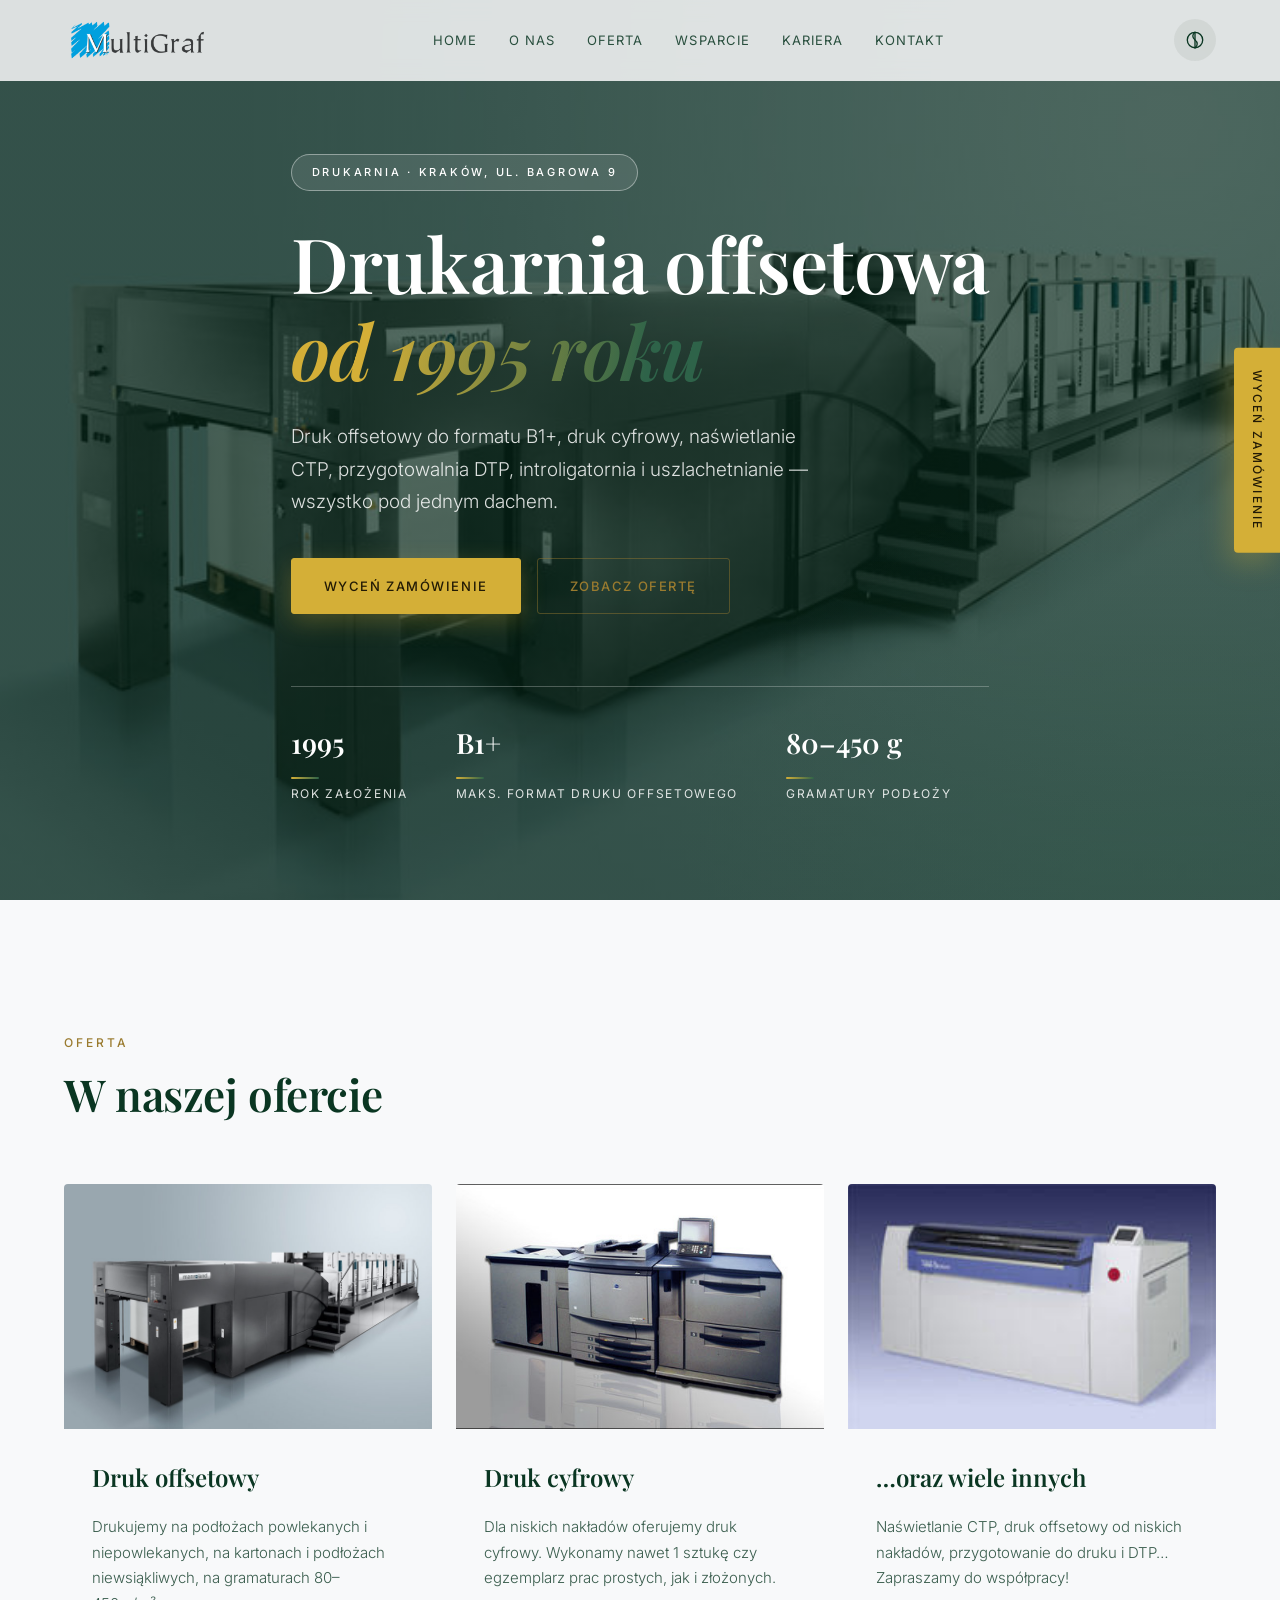
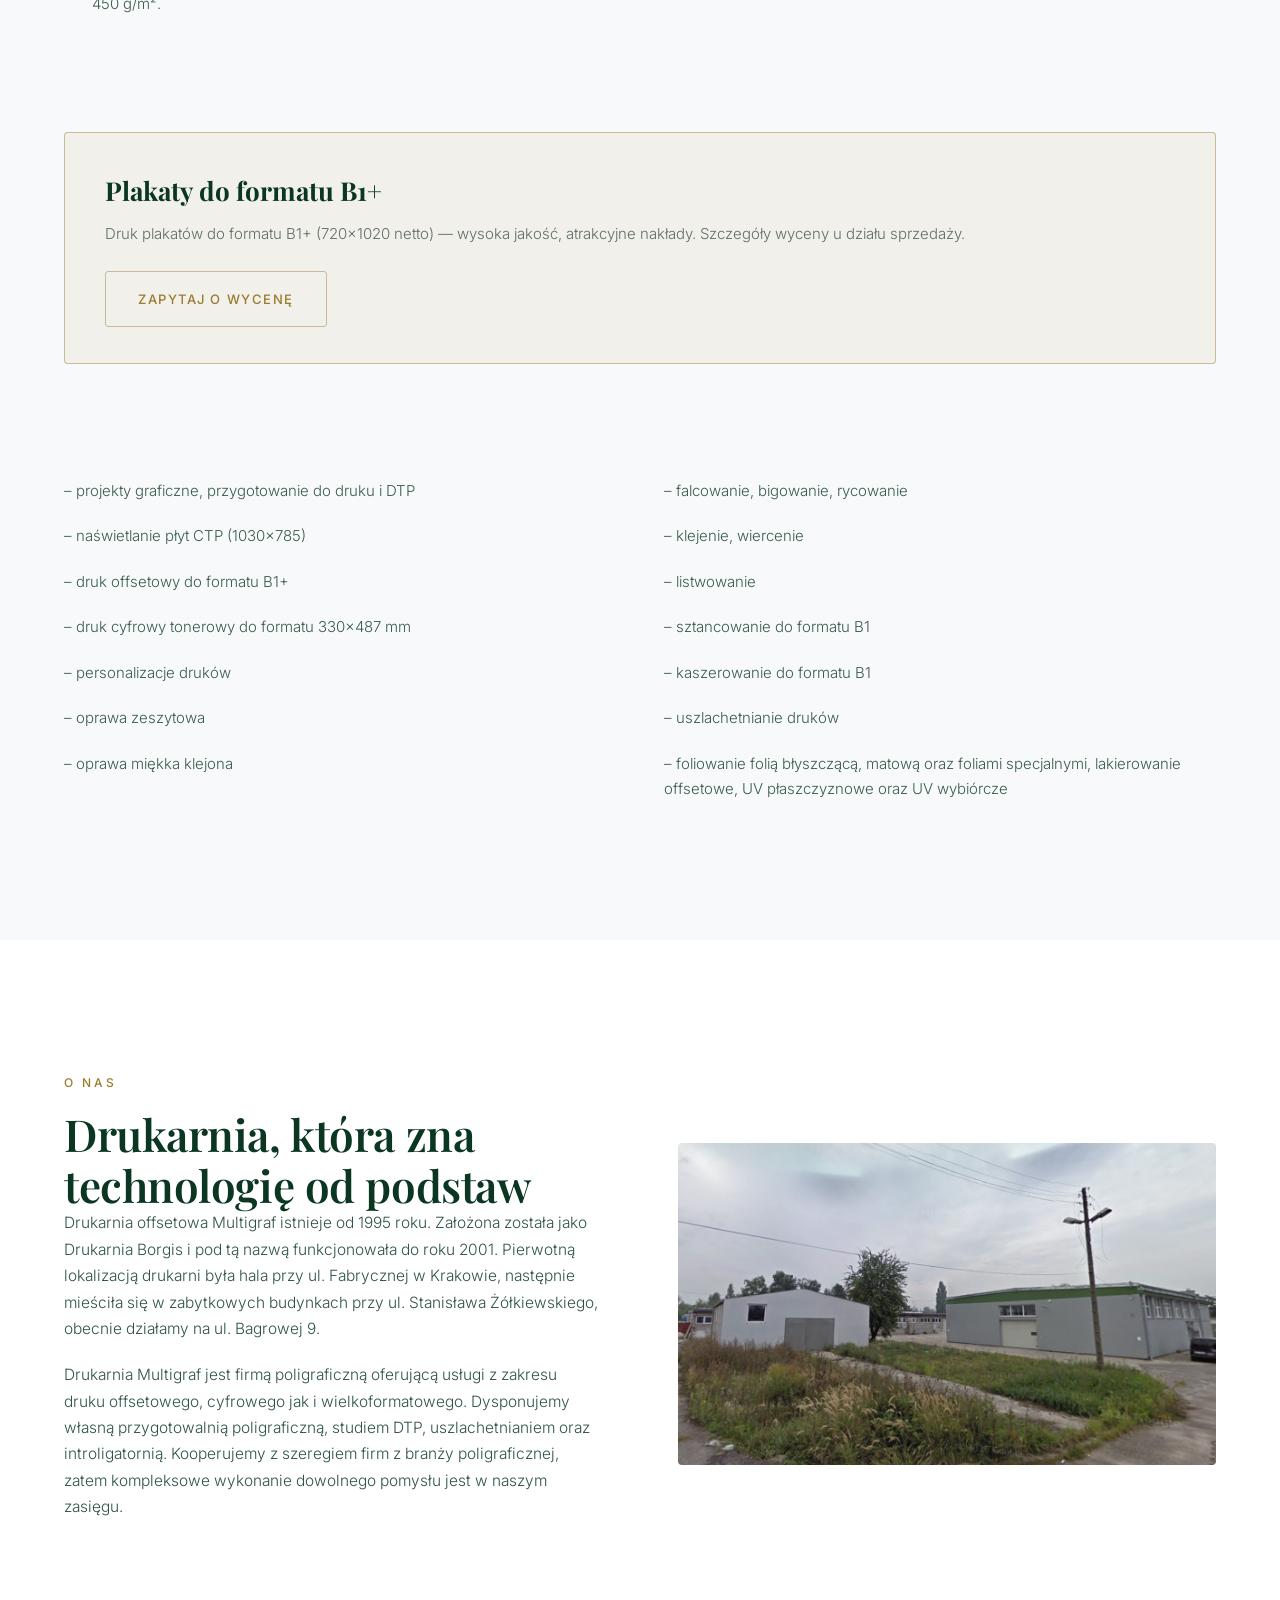
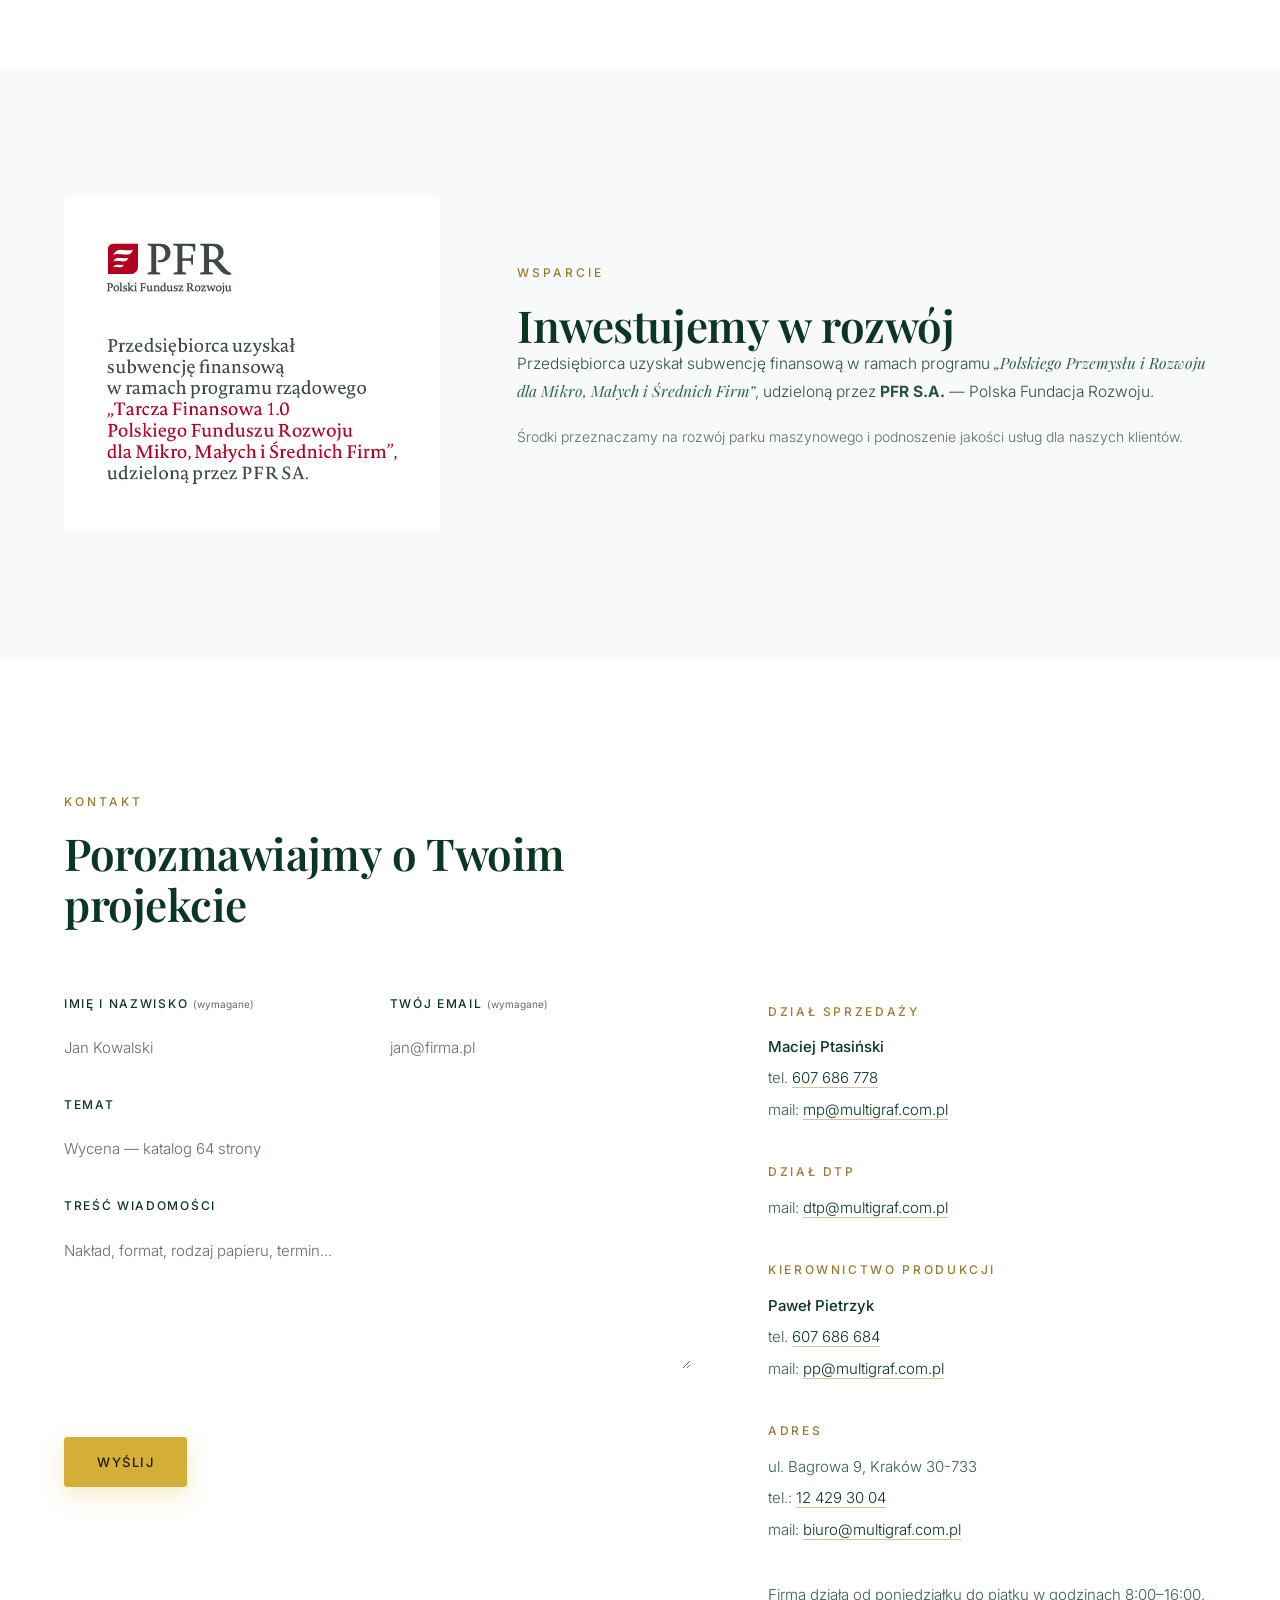
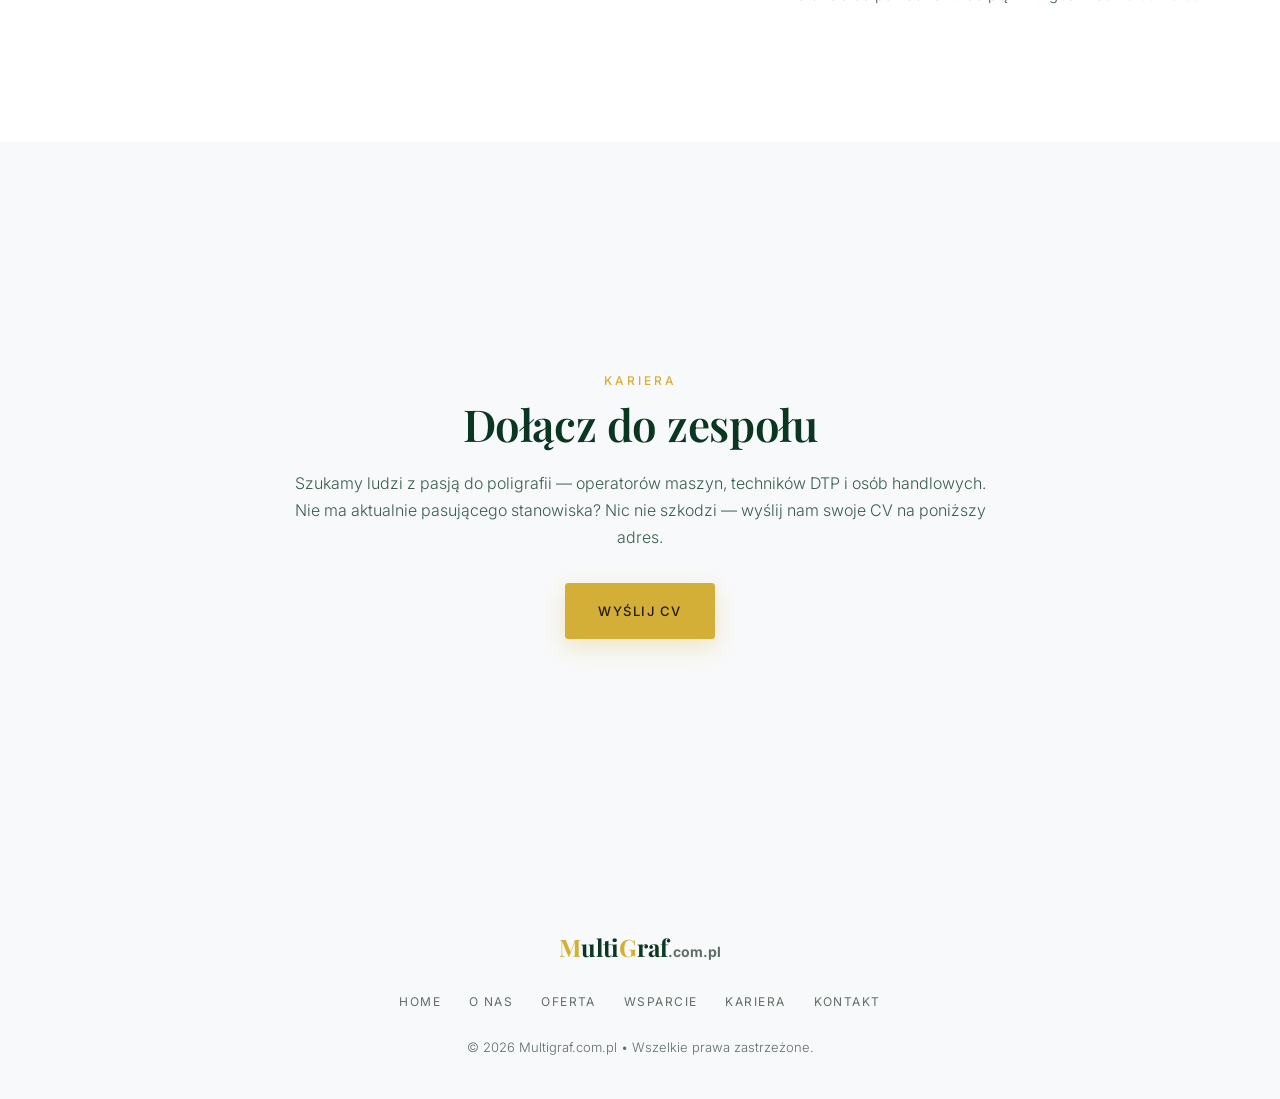
==== commit d6deaea1: "MultiGraf - odslona strony (2026-10-20 12:50)" ====
--- a/index.html
+++ b/index.html
@@ -10,8 +10,8 @@
   <!-- Motyw zapisany w localStorage — przywróceny przed stylami, żeby nie było mignięcia -->
   <script>
     try {
-      document.documentElement.setAttribute('data-theme', window.localStorage.getItem('multigraf-motyw') || 'fairy');
-    } catch (blad) { /* brak localStorage — zostaje motyw domyślny »fairy» */ }
+      document.documentElement.setAttribute('data-theme', window.localStorage.getItem('multigraf-motyw') || 'prem-min');
+    } catch (blad) { /* brak localStorage — zostaje motyw domyślny »prem-min» */ }
   </script>
 
   <!-- Czcionki: Playfair Display (nagłówki) + Inter (treść) -->
--- a/css/style.css
+++ b/css/style.css
@@ -2,13 +2,31 @@
    MultiGraf — premium minimalism
    System motywów kolorystycznych: 8 palet przełączanych
    bezpośrednio na stronie (data-theme na elemencie <html>).
-   Motyw domyślny: «fairy». Motyw zapisywany w localStorage.
+   Motyw domyślny: «prem-min» / Klasyczny minimalizm. Motyw zapisywany w localStorage.
    ============================================================ */
 
 /* ============================================================
    1. TOKENY KOLORÓW — definicje motywów
    ============================================================ */
+/* --- Klasyczny minimalizm (domyślny): biel + szmaragd / matowe złoto --- */
 :root,
+:root[data-theme="prem-min"] {
+  --bg: #F8F9FA;
+  --bg-alt: #FFFFFF;
+  --paper: #0A3622;              /* głęboki szmaragd jako kolor tekstu */
+  --muted: #5F6F66;
+  --overlay: rgba(6, 40, 24, 0.68);
+  --accent: #D4AF37;             /* matowe złoto — przyciski CTA */
+  --accent-contrast: #221A05;
+  --accent-2: #9A7B2F;           /* ciemne złoto — odnośniki, śródtytuły */
+  --accent-3: #2E6349;           /* szmaragd dla wyróżnień */
+  --tag: #C0653A;                /* terakota — tagi, błędy */
+  --shadow: rgba(10, 54, 34, 0.12);
+  --hero-ink: #FFFFFF;
+  --hero-ink-soft: rgba(255, 255, 255, 0.85);
+}
+
+/* --- Fairy: granat + fiolet / błękit / turkus --- */
 :root[data-theme="fairy"] {
   --bg: #252C49;                 /* ciemnoniebieskie tło palety Fairy */
   --bg-alt: #1E2440;             /* ciemniejszy odcień dla sekcji alternatywnych */
@@ -23,23 +41,6 @@
   --shadow: rgba(10, 15, 35, 0.45);    /* barwa cieni */
   --hero-ink: #FAF3E6;           /* tekst na zdjęciu banera */
   --hero-ink-soft: rgba(250, 243, 230, 0.82);
-}
-
-/* --- Klasyczny minimalizm: biel + szmaragd / matowe złoto --- */
-:root[data-theme="prem-min"] {
-  --bg: #F8F9FA;
-  --bg-alt: #FFFFFF;
-  --paper: #0A3622;              /* głęboki szmaragd jako kolor tekstu */
-  --muted: #5F6F66;
-  --overlay: rgba(6, 40, 24, 0.68);
-  --accent: #D4AF37;             /* matowe złoto — przyciski CTA */
-  --accent-contrast: #221A05;
-  --accent-2: #9A7B2F;           /* ciemne złoto — odnośniki, śródtytuły */
-  --accent-3: #2E6349;           /* szmaragd dla wyróżnień */
-  --tag: #C0653A;                /* terakota — tagi, błędy */
-  --shadow: rgba(10, 54, 34, 0.12);
-  --hero-ink: #FFFFFF;
-  --hero-ink-soft: rgba(255, 255, 255, 0.85);
 }
 
 /* --- Korporacyjny niebieski: perła + nocny błękit + koral --- */
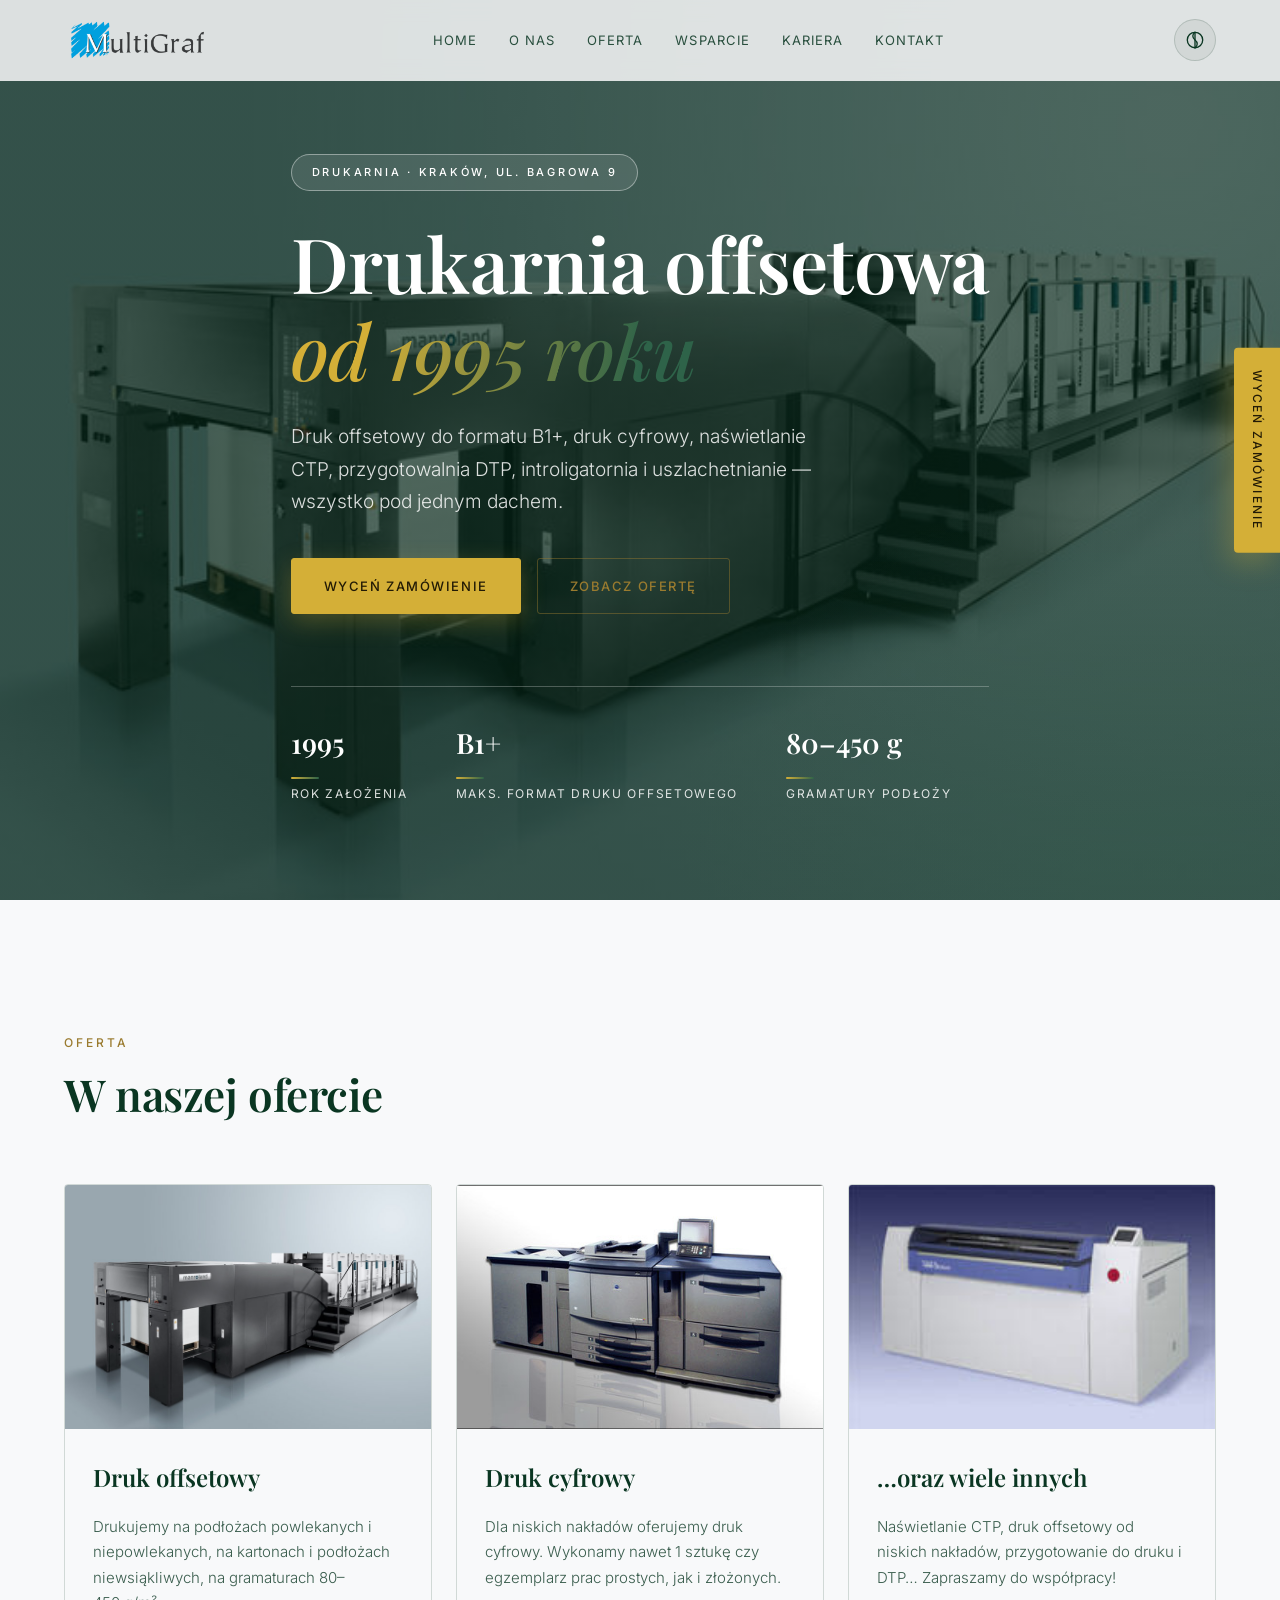
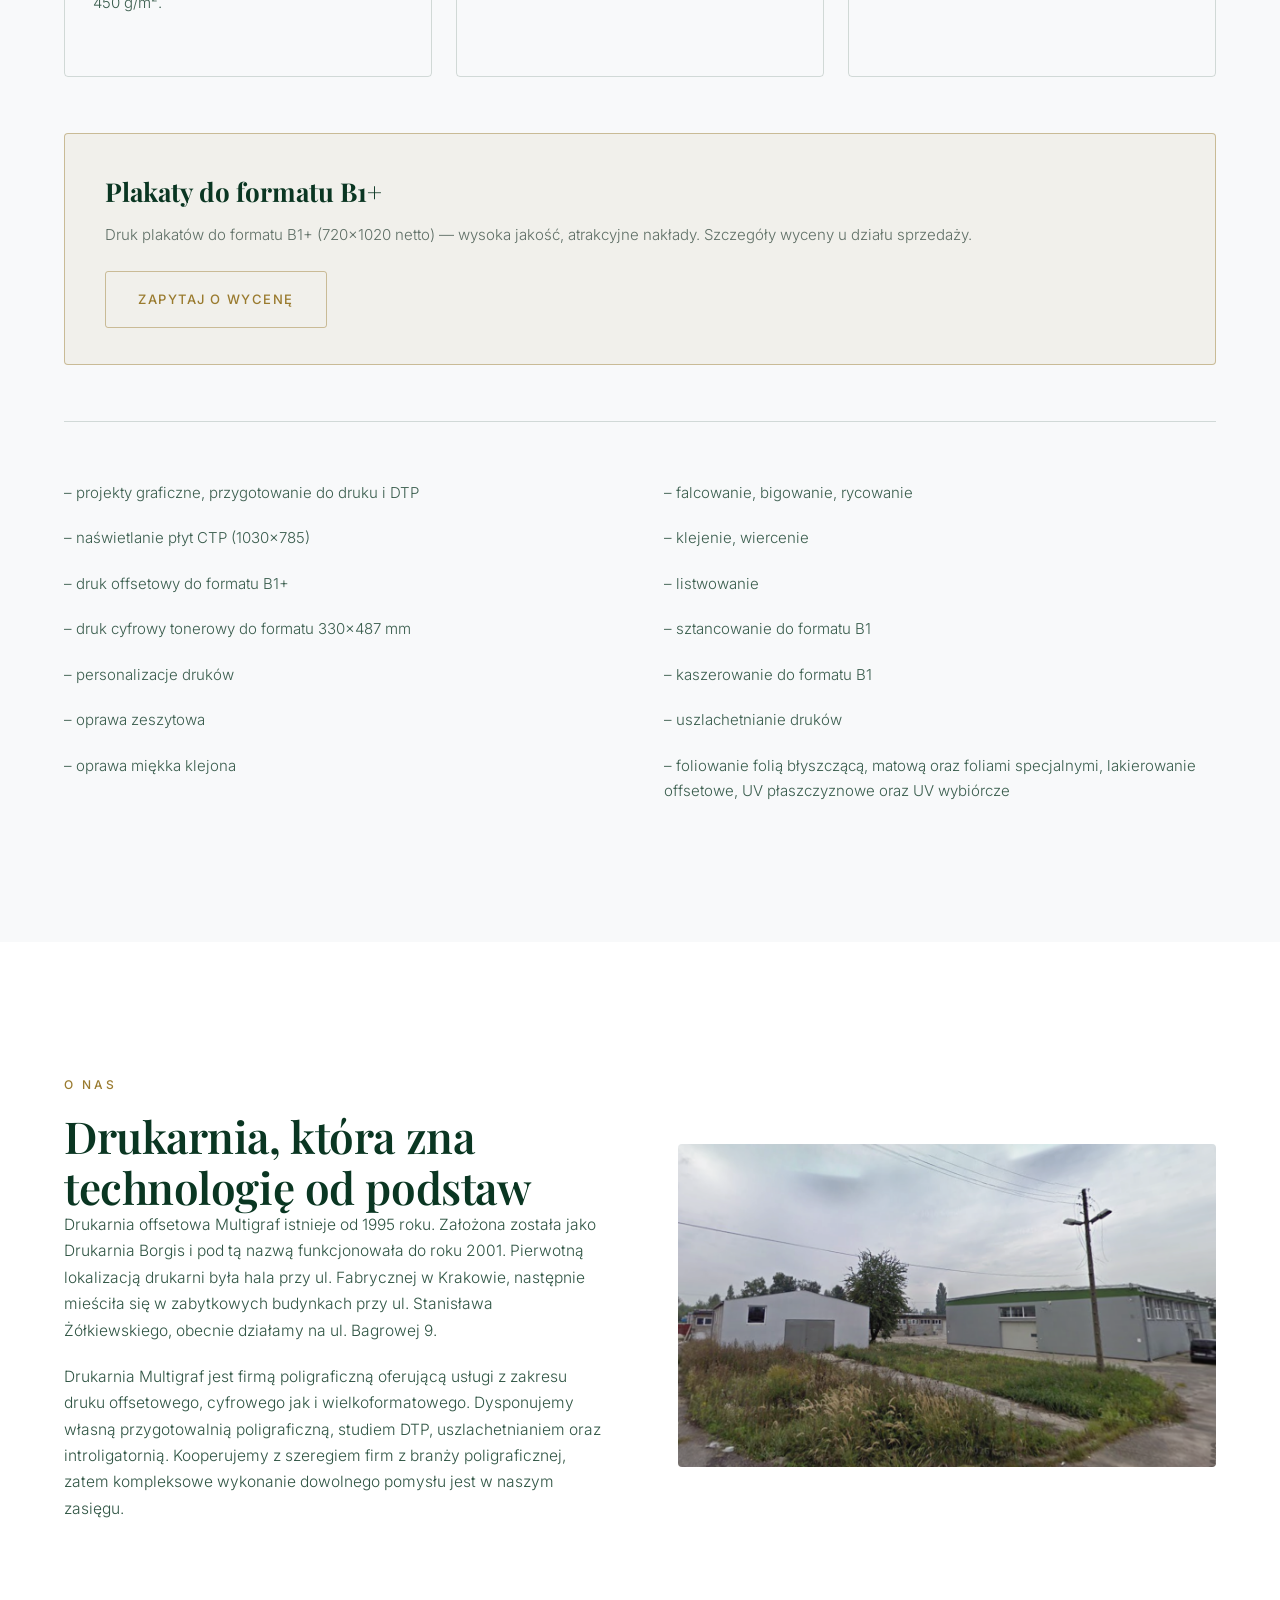
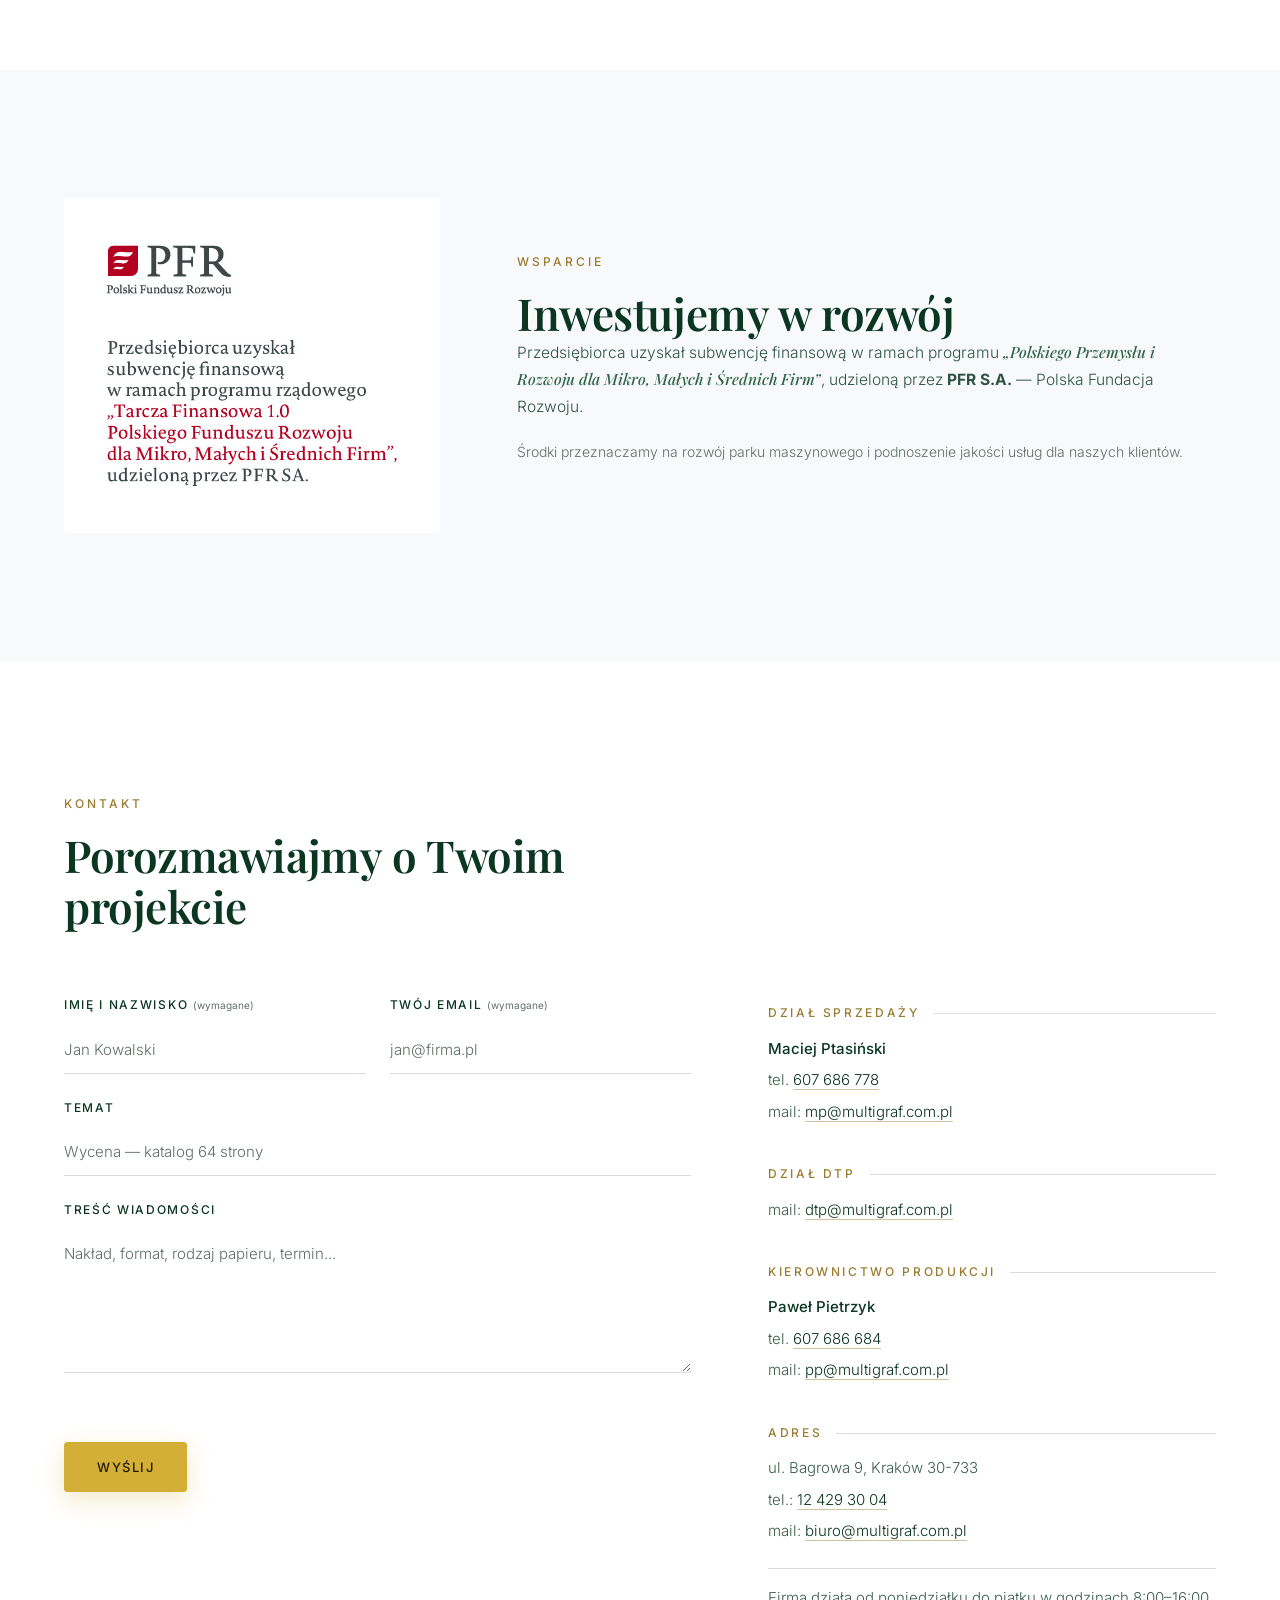
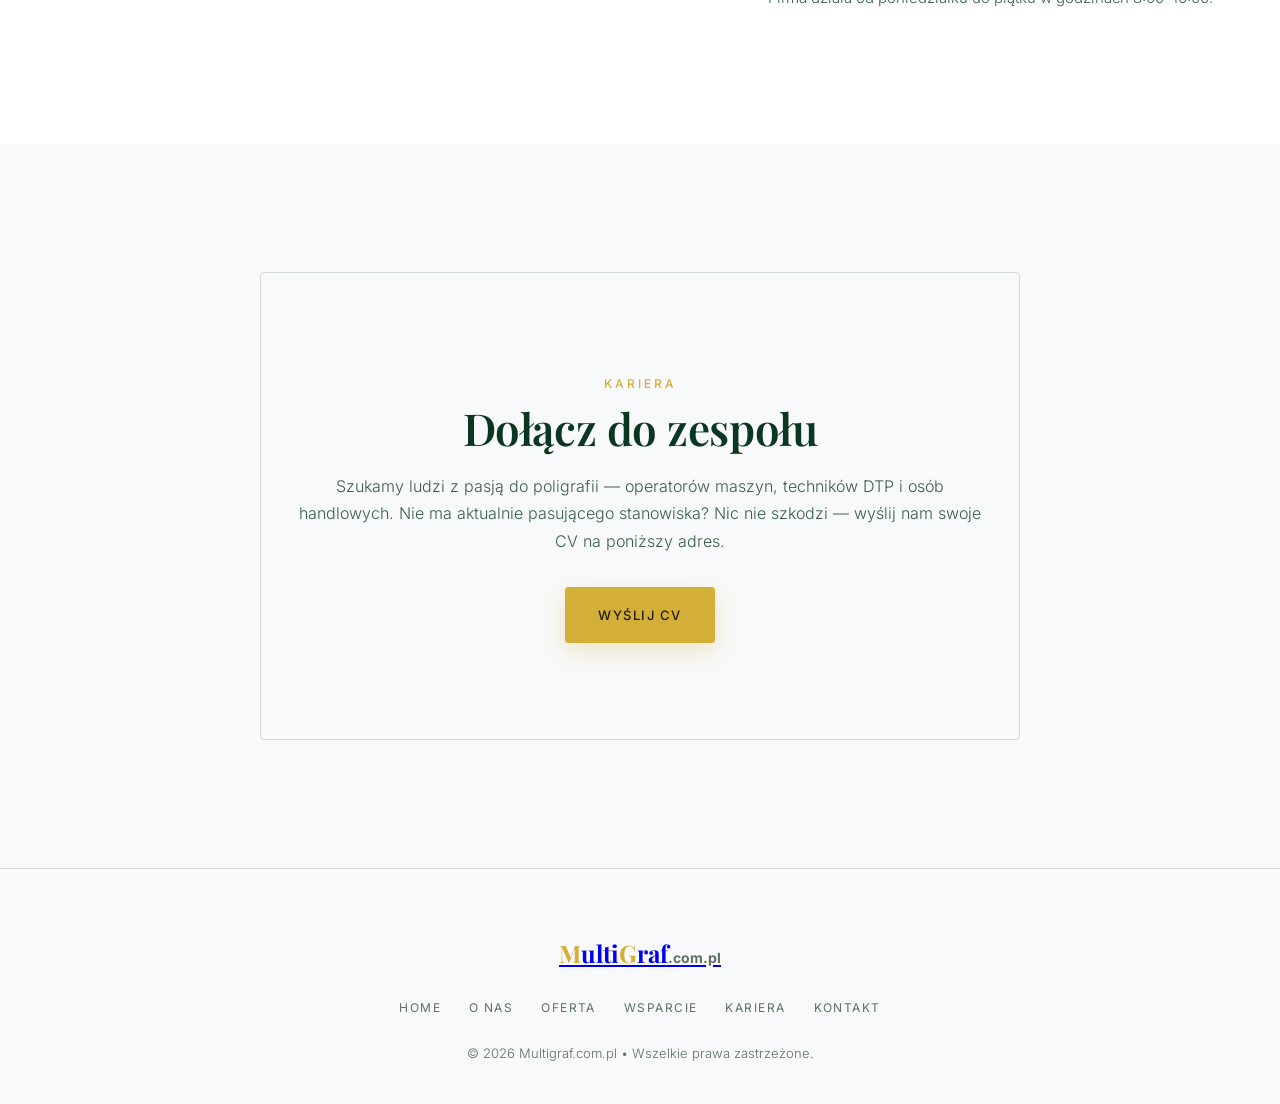
==== commit 3eb4e7e6: "MultiGraf - odslona strony (2026-10-20 13:24)" ====
--- a/index.html
+++ b/index.html
@@ -6,6 +6,16 @@
   <title>MultiGraf – Drukarnia offsetowa w Krakowie | Druk offsetowy, cyfrowy, wielkoformatowy</title>
   <meta name="description" content="Drukarnia offsetowa Multigraf z Krakowa – od 1995 roku. Druk offsetowy do formatu B1+, druk cyfrowy, naświetlanie CTP, DTP, introligatornia i uszlachetnianie druków." />
   <link rel="icon" href="img/favicon.png" />
+  <!-- Baner hero: wcześniejsze pobranie zdjęcia (LCP) -->
+  <link rel="preload" as="image" href="img/maszyna-offset-man-roland-700.jpg" />
+  <!-- Open Graph / Twitter — podgląd przy udostępnianiu w mediach społecznościowych -->
+  <meta property="og:type" content="website" />
+  <meta property="og:site_name" content="MultiGraf" />
+  <meta property="og:title" content="MultiGraf – Drukarnia offsetowa w Krakowie" />
+  <meta property="og:description" content="Druk offsetowy do formatu B1+, druk cyfrowy, naświetlanie CTP, DTP, introligatornia i uszlachetnianie druków." />
+  <meta property="og:url" content="https://igorwrd.github.io/page-multigraf/" />
+  <meta property="og:image" content="https://igorwrd.github.io/page-multigraf/img/multigraf-home.png" />
+  <meta name="twitter:card" content="summary_large_image" />
 
   <!-- Motyw zapisany w localStorage — przywróceny przed stylami, żeby nie było mignięcia -->
   <script>
@@ -14,10 +24,8 @@
     } catch (blad) { /* brak localStorage — zostaje motyw domyślny »prem-min» */ }
   </script>
 
-  <!-- Czcionki: Playfair Display (nagłówki) + Inter (treść) -->
-  <link rel="preconnect" href="https://fonts.googleapis.com" />
-  <link rel="preconnect" href="https://fonts.gstatic.com" crossorigin />
-  <link href="https://fonts.googleapis.com/css2?family=Inter:wght@300;400;500;600&family=Playfair+Display:ital,wght@0,500;0,600;0,700;1,500&display=swap" rel="stylesheet" />
+  <!-- Czcionki własne, bez zewnętrznych domen (RODO): Playfair Display + Inter -->
+  <link rel="stylesheet" href="css/fonts.css" />
 
   <link rel="stylesheet" href="css/style.css" />
 </head>
@@ -80,7 +88,7 @@
       <div class="container">
         <div class="hero__content">
           <span class="hero__eyebrow reveal">Drukarnia &middot; Kraków, ul. Bagrowa 9</span>
-          <h1 class="hero__title reveal">Drukarnia offsetowa<br /><em>od 1995 roku</em></h1>
+          <h1 class="hero__title reveal">Drukarnia offsetowa<br /><em class="tekst-gradient">od 1995 roku</em></h1>
           <p class="hero__lead reveal">
             Druk offsetowy do formatu B1+, druk cyfrowy, naświetlanie CTP, przygotowalnia DTP,
             introligatornia i uszlachetnianie — wszystko pod jednym dachem.
@@ -299,9 +307,9 @@
   <!-- ==================== STOPKA (footer) ==================== -->
   <footer class="footer">
     <div class="container footer__inner">
-      <div class="footer__logo">
+      <a href="#home" class="footer__logo">
         <span>M</span>ulti<span>G</span>raf<span class="footer__logo-dot">.com.pl</span>
-      </div>
+      </a>
       <nav class="footer__nav" aria-label="Nawigacja w stopce">
         <a href="#home">Home</a>
         <a href="#onas">O nas</a>
--- a/css/fonts.css
+++ b/css/fonts.css
@@ -0,0 +1,63 @@
+﻿/* ============================================================
+   Czcionki hostowane lokalnie (bez zewnętrznych domen — RODO):
+   Inter (treść) i Playfair Display (nagłówki) — wersje wariabilne,
+   po jednym pliku na rodzinę + styl, odcinki latin i latin-ext
+   (polskie znaki ą ć ę ł ń ó ś ź ż).
+   Pliki: fonts/*.woff2, pochodzenie: fonts.google.com.
+   Licencja: SIL Open Font License 1.1 — openfontlicense.org
+   ============================================================ */
+
+@font-face {
+  font-family: 'Inter';
+  font-style: normal;
+  font-weight: 100 900;
+  font-display: swap;
+  src: url('../fonts/inter-variable-latin-ext.woff2') format('woff2');
+  unicode-range: U+0100-02BA, U+02BD-02C5, U+02C7-02CC, U+02CE-02D7, U+02DD-02FF, U+0304, U+0308, U+0329, U+1D00-1DBF, U+1E00-1E9F, U+1EF2-1EFF, U+2020, U+20A0-20AB, U+20AD-20C4, U+2113, U+2C60-2C7F, U+A720-A7FF;
+}
+
+@font-face {
+  font-family: 'Inter';
+  font-style: normal;
+  font-weight: 100 900;
+  font-display: swap;
+  src: url('../fonts/inter-variable-latin.woff2') format('woff2');
+  unicode-range: U+0000-00FF, U+0131, U+0152-0153, U+02BB-02BC, U+02C6, U+02DA, U+02DC, U+0304, U+0308, U+0329, U+2000-206F, U+20AC, U+2122, U+2191, U+2193, U+2212, U+2215, U+FEFF, U+FFFD;
+}
+
+@font-face {
+  font-family: 'Playfair Display';
+  font-style: italic;
+  font-weight: 400 900;
+  font-display: swap;
+  src: url('../fonts/playfair-display-italic-latin-ext.woff2') format('woff2');
+  unicode-range: U+0100-02BA, U+02BD-02C5, U+02C7-02CC, U+02CE-02D7, U+02DD-02FF, U+0304, U+0308, U+0329, U+1D00-1DBF, U+1E00-1E9F, U+1EF2-1EFF, U+2020, U+20A0-20AB, U+20AD-20C4, U+2113, U+2C60-2C7F, U+A720-A7FF;
+}
+
+@font-face {
+  font-family: 'Playfair Display';
+  font-style: italic;
+  font-weight: 400 900;
+  font-display: swap;
+  src: url('../fonts/playfair-display-italic-latin.woff2') format('woff2');
+  unicode-range: U+0000-00FF, U+0131, U+0152-0153, U+02BB-02BC, U+02C6, U+02DA, U+02DC, U+0304, U+0308, U+0329, U+2000-206F, U+20AC, U+2122, U+2191, U+2193, U+2212, U+2215, U+FEFF, U+FFFD;
+}
+
+@font-face {
+  font-family: 'Playfair Display';
+  font-style: normal;
+  font-weight: 400 900;
+  font-display: swap;
+  src: url('../fonts/playfair-display-roman-latin-ext.woff2') format('woff2');
+  unicode-range: U+0100-02BA, U+02BD-02C5, U+02C7-02CC, U+02CE-02D7, U+02DD-02FF, U+0304, U+0308, U+0329, U+1D00-1DBF, U+1E00-1E9F, U+1EF2-1EFF, U+2020, U+20A0-20AB, U+20AD-20C4, U+2113, U+2C60-2C7F, U+A720-A7FF;
+}
+
+@font-face {
+  font-family: 'Playfair Display';
+  font-style: normal;
+  font-weight: 400 900;
+  font-display: swap;
+  src: url('../fonts/playfair-display-roman-latin.woff2') format('woff2');
+  unicode-range: U+0000-00FF, U+0131, U+0152-0153, U+02BB-02BC, U+02C6, U+02DA, U+02DC, U+0304, U+0308, U+0329, U+2000-206F, U+20AC, U+2122, U+2191, U+2193, U+2212, U+2215, U+FEFF, U+FFFD;
+}
+
--- a/css/style.css
+++ b/css/style.css
@@ -15,6 +15,7 @@
   --bg-alt: #FFFFFF;
   --paper: #0A3622;              /* głęboki szmaragd jako kolor tekstu */
   --muted: #5F6F66;
+  --line: rgba(10, 54, 34, 0.16); /* linia ramek i separatorów */
   --overlay: rgba(6, 40, 24, 0.68);
   --accent: #D4AF37;             /* matowe złoto — przyciski CTA */
   --accent-contrast: #221A05;
@@ -32,6 +33,7 @@
   --bg-alt: #1E2440;             /* ciemniejszy odcień dla sekcji alternatywnych */
   --paper: #FAF3E6;              /* kremowy tekst */
   --muted: #8E97C8;              /* stonowany tekst pomocniczy */
+  --line: rgba(250, 243, 230, 0.22);
   --overlay: rgba(24, 30, 56, 0.62);   /* nakładka na zdjęcia w banerze */
   --accent: #A163F7;             /* akcent 1 — fioletowy (CTA, logo) */
   --accent-contrast: #FFFFFF;    /* tekst na kolorze akcentowym */
@@ -49,6 +51,7 @@
   --bg-alt: #FFFFFF;
   --paper: #0A192F;              /* głęboki nocny błękit — tytuły i tekst */
   --muted: #5B6E8F;
+  --line: rgba(10, 25, 47, 0.16);
   --overlay: rgba(10, 25, 47, 0.66);
   --accent: #FF6B35;             /* koralowy pomarańcz — przyciski CTA */
   --accent-contrast: #FFFFFF;
@@ -66,6 +69,7 @@
   --bg-alt: #F1F5F9;
   --paper: #1E293B;              /* grafitowa czerń tekstu */
   --muted: #64748B;
+  --line: rgba(30, 41, 59, 0.16);
   --overlay: rgba(15, 23, 42, 0.66);
   --accent: #10B981;             /* neonowa zieleń (ciemniejszy wariant) */
   --accent-contrast: #FFFFFF;
@@ -83,6 +87,7 @@
   --bg-alt: #131C31;
   --paper: #F1F5F9;
   --muted: #8FA0BD;
+  --line: rgba(241, 245, 249, 0.22);
   --overlay: rgba(9, 14, 31, 0.62);
   --accent: #E2B659;             /* matowe złoto — CTA */
   --accent-contrast: #141005;
@@ -100,6 +105,7 @@
   --bg-alt: #FFFFFF;
   --paper: #16233A;              /* granatowy indygo dla tekstów */
   --muted: #61708F;
+  --line: rgba(22, 35, 58, 0.16);
   --overlay: rgba(15, 28, 56, 0.66);
   --accent: #E5A93C;             /* bursztynowe złoto — przyciski CTA */
   --accent-contrast: #231703;
@@ -117,6 +123,7 @@
   --bg-alt: #F6F7FB;
   --paper: #212529;              /* grafitowa czerń */
   --muted: #6C757D;
+  --line: rgba(33, 37, 41, 0.16);
   --overlay: rgba(24, 27, 32, 0.64);
   --accent: #FF5A36;             /* koralowo-pomarańczowy — CTA */
   --accent-contrast: #FFFFFF;
@@ -134,6 +141,7 @@
   --bg-alt: #111A2B;
   --paper: #E2E8F0;              /* srebrzysto-stalowy tekst */
   --muted: #8B95A9;
+  --line: rgba(226, 232, 240, 0.22);
   --overlay: rgba(3, 6, 14, 0.62);
   --accent: #00F5D4;             /* neonowa turkus — ślad lasera — CTA */
   --accent-contrast: #06251E;
@@ -184,6 +192,14 @@
 
 /* ---------- Typografia ---------- */
 h1, h2, h3, em { font-family: var(--serif); }
+
+/* Gradientowy akcent tekstu (accent → accent-3) — wspólna klasa */
+.tekst-gradient {
+  background: linear-gradient(100deg, var(--accent) 20%, var(--accent-3) 85%);
+  -webkit-background-clip: text;
+  background-clip: text;
+  -webkit-text-fill-color: transparent;
+}
 
 .section__title,
 .hero__title {
@@ -275,16 +291,7 @@
   text-decoration: none;
   letter-spacing: 0.02em;
 }
-.logo__mark { color: var(--accent); }
-.logo__tag {
-  margin-left: 10px;
-  font-family: var(--sans);
-  font-size: 10px;
-  font-weight: 400;
-  letter-spacing: 0.3em;
-  text-transform: uppercase;
-  color: var(--muted);
-}
+
 .logo__img {
   display: block;
   height: 46px;
@@ -308,8 +315,6 @@
   transition: color 0.25s, opacity 0.25s;
 }
 .nav__link:hover { color: var(--accent); opacity: 1; }
-
-.nav__cta { padding: 12px 24px; }
 
 /* ---------- Pozioma prawa krawędź: pionowy przycisk CTA ---------- */
 /* Wysuwany wzdłuż prawej krawędzi przycisk «Wyceń zamówienie».
@@ -476,14 +481,8 @@
   margin-bottom: 28px;
   color: var(--hero-ink);
 }
-/* Kursywny akcent z gradientem akcentu 1 → akcent 3 */
-.hero__title em {
-  font-style: italic;
-  background: linear-gradient(100deg, var(--accent) 20%, var(--accent-3) 85%);
-  -webkit-background-clip: text;
-  background-clip: text;
-  -webkit-text-fill-color: transparent;
-}
+/* Kursywny akcent w nagłówku banera */
+.hero__title em { font-style: italic; }
 
 .hero__lead {
   font-size: clamp(16px, 2vw, 19px);
@@ -538,50 +537,9 @@
 .section--alt { background: var(--bg-alt); }
 
 .section__head { max-width: 640px; margin-bottom: 64px; }
-.section__head--center {
-  margin-inline: auto;
-  text-align: center;
-}
 .section__title { font-size: clamp(30px, 4vw, 44px); }
 
-.section__lead {
-  margin-top: 16px;
-  color: var(--muted);
-  font-size: 15px;
-}
-
 /* ---------- Oferta ---------- */
-.cards {
-  display: grid;
-  grid-template-columns: repeat(2, 1fr);
-  gap: 24px;
-}
-
-.card {
-  position: relative;
-  padding: 48px 40px;
-  border: 1px solid var(--line);
-  border-radius: 4px;
-  background: transparent;
-  transition: border-color 0.35s, transform 0.35s, box-shadow 0.35s;
-}
-.card:hover {
-  border-color: color-mix(in srgb, var(--accent) 60%, transparent);
-  transform: translateY(-4px);
-  box-shadow: 0 16px 40px var(--shadow);
-}
-
-.card__num {
-  position: absolute;
-  top: 32px;
-  right: 36px;
-  font-family: var(--serif);
-  font-size: 44px;
-  font-weight: 500;
-  color: color-mix(in srgb, var(--accent) 30%, transparent);
-  line-height: 1;
-}
-
 .card__title {
   font-size: 24px;
   font-weight: 600;
@@ -592,15 +550,6 @@
   font-size: 15px;
   color: color-mix(in srgb, var(--paper) 80%, transparent);
   margin-bottom: 28px;
-}
-
-.card__foot {
-  display: block;
-  font-size: 11px;
-  font-weight: 500;
-  letter-spacing: 0.14em;
-  text-transform: uppercase;
-  color: var(--accent-3);
 }
 
 /* ---------- Karty oferty ze zdjęciami (jak na multigraf.com.pl) ---------- */
@@ -664,74 +613,6 @@
   gap: 24px;
 }
 
-.work {
-  position: relative;
-  overflow: hidden;
-  border-radius: 4px;
-}
-.work img {
-  width: 100%;
-  aspect-ratio: 4 / 5;
-  object-fit: cover;
-  transition: transform 0.6s ease, filter 0.6s ease;
-  filter: grayscale(35%);
-}
-.work:hover img { transform: scale(1.05); filter: grayscale(0); }
-
-.work figcaption {
-  position: absolute;
-  inset: auto 0 0 0;
-  padding: 48px 24px 20px;
-  font-size: 14px;
-  font-weight: 500;
-  color: var(--hero-ink);
-  background: linear-gradient(transparent, color-mix(in srgb, #10131F 85%, transparent));
-}
-
-.tag {
-  display: block;
-  margin-bottom: 6px;
-  font-size: 10px;
-  font-weight: 500;
-  letter-spacing: 0.22em;
-  text-transform: uppercase;
-  color: var(--tag);
-}
-
-/* ---------- Dlaczego my ---------- */
-.grid-4 {
-  display: grid;
-  grid-template-columns: repeat(4, 1fr);
-  gap: 24px;
-}
-
-.fact {
-  padding: 40px 28px;
-  border: 1px solid var(--line);
-  border-radius: 4px;
-  transition: border-color 0.35s;
-}
-.fact:hover { border-color: color-mix(in srgb, var(--accent-2) 55%, transparent); }
-.fact strong {
-  display: block;
-  font-family: var(--serif);
-  font-size: 34px;
-  font-weight: 600;
-  color: var(--accent-3);
-  margin-bottom: 12px;
-}
-.fact span { font-size: 14px; color: color-mix(in srgb, var(--paper) 75%, transparent); }
-
-.trust-note {
-  margin-top: 48px;
-  padding: 28px 32px;
-  border-left: 2px solid var(--tag);
-  background: var(--bg-alt);
-  font-size: 15px;
-  color: color-mix(in srgb, var(--paper) 80%, transparent);
-  max-width: 760px;
-}
-
 /* ---------- Wsparcie (PFR) ---------- */
 .support {
   display: grid;
@@ -765,33 +646,6 @@
 }
 
 .about__text p { margin-bottom: 20px; font-size: 15.5px; color: color-mix(in srgb, var(--paper) 85%, transparent); }
-
-.about__quote {
-  display: block;
-  font-size: 26px;
-  font-style: italic;
-  color: var(--accent);
-  margin-bottom: 20px;
-  line-height: 1.4;
-}
-
-.about__list {
-  margin: 28px 0 0;
-  padding: 0;
-  list-style: none;
-}
-.about__list li {
-  padding: 12px 0 12px 32px;
-  border-bottom: 1px solid var(--line);
-  font-size: 15px;
-  position: relative;
-}
-.about__list li::before {
-  content: '—';
-  position: absolute;
-  left: 0;
-  color: var(--accent-2);
-}
 
 .about__media {
   position: relative;
@@ -1004,13 +858,7 @@
   font-size: clamp(34px, 4.5vw, 54px);
   margin-bottom: 16px;
 }
-.calc-head__title em {
-  font-style: italic;
-  background: linear-gradient(100deg, var(--accent) 20%, var(--accent-3) 85%);
-  -webkit-background-clip: text;
-  background-clip: text;
-  -webkit-text-fill-color: transparent;
-}
+.calc-head__title em { font-style: italic; }
 .calc-head__lead {
   max-width: 620px;
   margin-inline: auto;
@@ -1114,54 +962,6 @@
 }
 .input option { background: var(--bg-alt); color: var(--paper); }
 
-/* Karty wyboru (produkt / format) */
-.opt-grid {
-  display: grid;
-  grid-template-columns: repeat(3, 1fr);
-  gap: 12px;
-}
-.opt-grid--small { grid-template-columns: repeat(3, 1fr); }
-.opt {
-  padding: 16px 12px;
-  text-align: center;
-  font-size: 14px;
-  font-weight: 500;
-  color: var(--paper);
-  background: color-mix(in srgb, var(--muted) 8%, transparent);
-  border: 1px solid var(--line);
-  border-radius: 3px;
-  cursor: pointer;
-  transition: border-color 0.25s, background 0.25s, transform 0.25s;
-}
-.opt:hover { border-color: color-mix(in srgb, var(--accent-2) 60%, transparent); transform: translateY(-2px); }
-.opt--active {
-  border-color: var(--accent);
-  background: color-mix(in srgb, var(--accent) 14%, transparent);
-  box-shadow: inset 0 0 0 1px var(--accent);
-}
-.opt--small { padding: 10px 8px; font-size: 13px; }
-.opt__name { display: inline-block; }
-
-/* Presety nakładu */
-.presets { display: flex; flex-wrap: wrap; gap: 8px; margin-top: 12px; }
-.preset {
-  padding: 6px 14px;
-  font-size: 12.5px;
-  font-weight: 500;
-  color: var(--muted);
-  background: transparent;
-  border: 1px solid var(--line);
-  border-radius: 100px;
-  cursor: pointer;
-  transition: color 0.2s, border-color 0.2s, background 0.2s;
-}
-.preset:hover { color: var(--accent-2); border-color: var(--accent-2); }
-.preset--active {
-  color: var(--accent-contrast);
-  background: var(--accent-2);
-  border-color: var(--accent-2);
-}
-
 /* Suwak gramatury */
 .range {
   width: 100%;
@@ -1191,27 +991,6 @@
 }
 
 .hint { margin-top: 8px; font-size: 13px; color: var(--muted); }
-
-/* Pills zadruku */
-.opt-inline { display: flex; flex-wrap: wrap; gap: 10px; }
-.radio-pill { cursor: pointer; }
-.radio-pill input { display: none; }
-.radio-pill span {
-  display: inline-block;
-  padding: 9px 18px;
-  font-size: 13px;
-  font-weight: 500;
-  color: var(--paper);
-  background: color-mix(in srgb, var(--muted) 8%, transparent);
-  border: 1px solid var(--line);
-  border-radius: 100px;
-  transition: all 0.25s;
-}
-.radio-pill input:checked + span {
-  color: var(--accent-contrast);
-  background: var(--accent-2);
-  border-color: var(--accent-2);
-}
 
 /* Chips uszlachetnienia */
 .chips { display: flex; flex-wrap: wrap; gap: 10px; }
@@ -1328,10 +1107,6 @@
 .summary__gross strong {
   font-size: 26px;
   font-weight: 600;
-  background: linear-gradient(100deg, var(--accent), var(--accent-3));
-  -webkit-background-clip: text;
-  background-clip: text;
-  -webkit-text-fill-color: transparent;
 }
 .summary__unit { margin-top: 6px; font-size: 12.5px; color: var(--muted); text-align: right; }
 
@@ -1474,7 +1249,6 @@
      dopóki panel poza ekranem, cenę pokazuje mini-bar */
   .summary { position: static; }
   body.page-calc { padding-bottom: 88px; }   /* miejsce na mini-bar */
-  .opt-grid { grid-template-columns: repeat(3, 1fr); }
 }
 @media (min-width: 1024px) {
   .minibar { display: none; }
@@ -1486,8 +1260,6 @@
   .step { padding: 28px 20px 32px; }
 
   .field-2col { grid-template-columns: 1fr; }
-  .opt-grid,
-  .opt-grid--small { grid-template-columns: 1fr 1fr; }
   .calc-grid { gap: 24px; }
 }
 
@@ -1495,9 +1267,7 @@
    9. RESPONSIVE (strona główna)
    ============================================================ */
 @media (max-width: 1023px) {
-  .cards { grid-template-columns: 1fr 1fr; }
   .grid-3 { grid-template-columns: 1fr 1fr; }
-  .grid-4 { grid-template-columns: 1fr 1fr; }
   .about, .contact { grid-template-columns: 1fr; }
   .about__media { order: -1; }
   .hero { background-attachment: scroll; }
@@ -1528,7 +1298,6 @@
     visibility: visible;
   }
   .nav__link { padding: 10px 0; font-size: 15px; }
-  .nav__cta { margin-top: 16px; }
 
   .burger { display: flex; }
 
@@ -1551,14 +1320,9 @@
 
   .hero__stats { gap: 24px; }
 
-  .cards,
-  .grid-3,
-  .grid-4 { grid-template-columns: 1fr; }
+  .grid-3 { grid-template-columns: 1fr; }
 
   .form__row { grid-template-columns: 1fr; }
-
-  .card { padding: 36px 28px; }
-  .card__num { top: 28px; right: 28px; font-size: 36px; }
 
   .about__media::after { display: none; }
 }
@@ -1596,5 +1360,5 @@
 @media (prefers-reduced-motion: reduce) {
   html { scroll-behavior: auto; }
   .reveal { opacity: 1; transform: none; transition: none; }
-  .work img { transition: none; }
+  .offer-card img { transition: none; }
 }
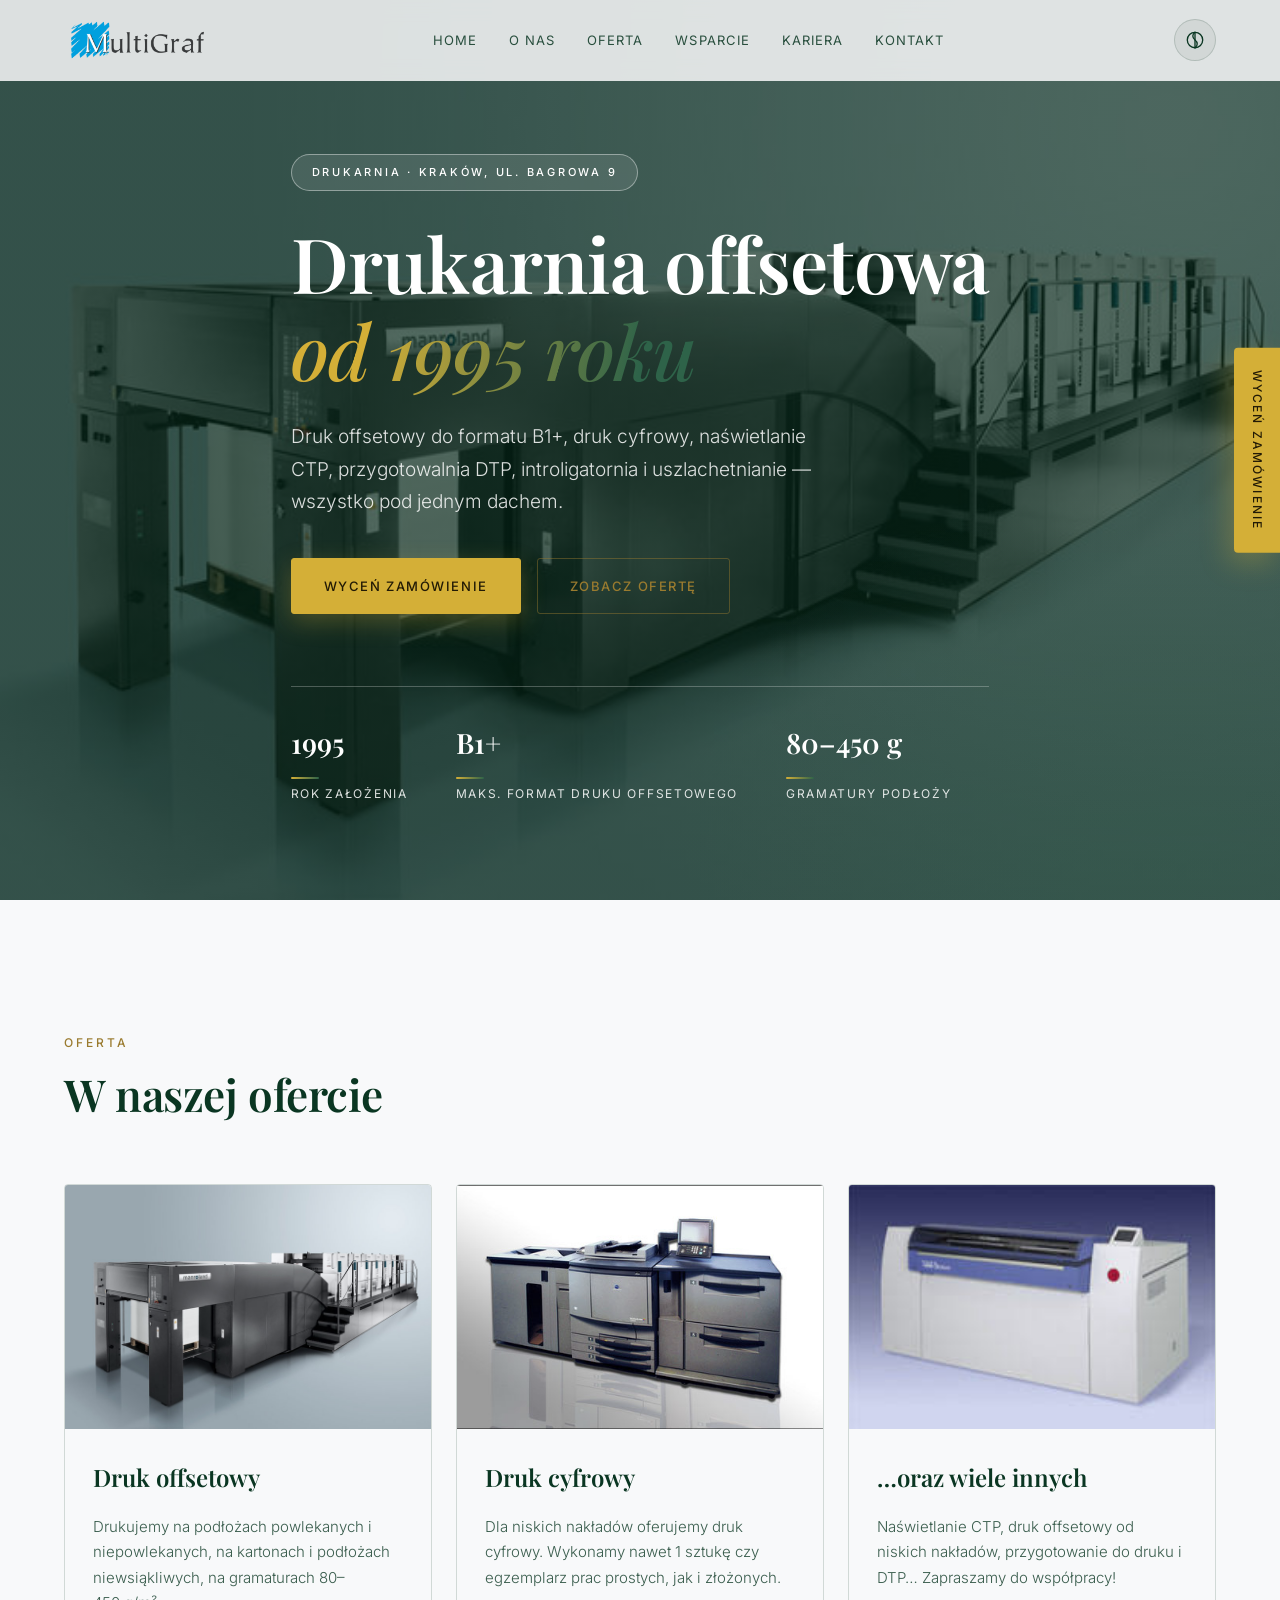
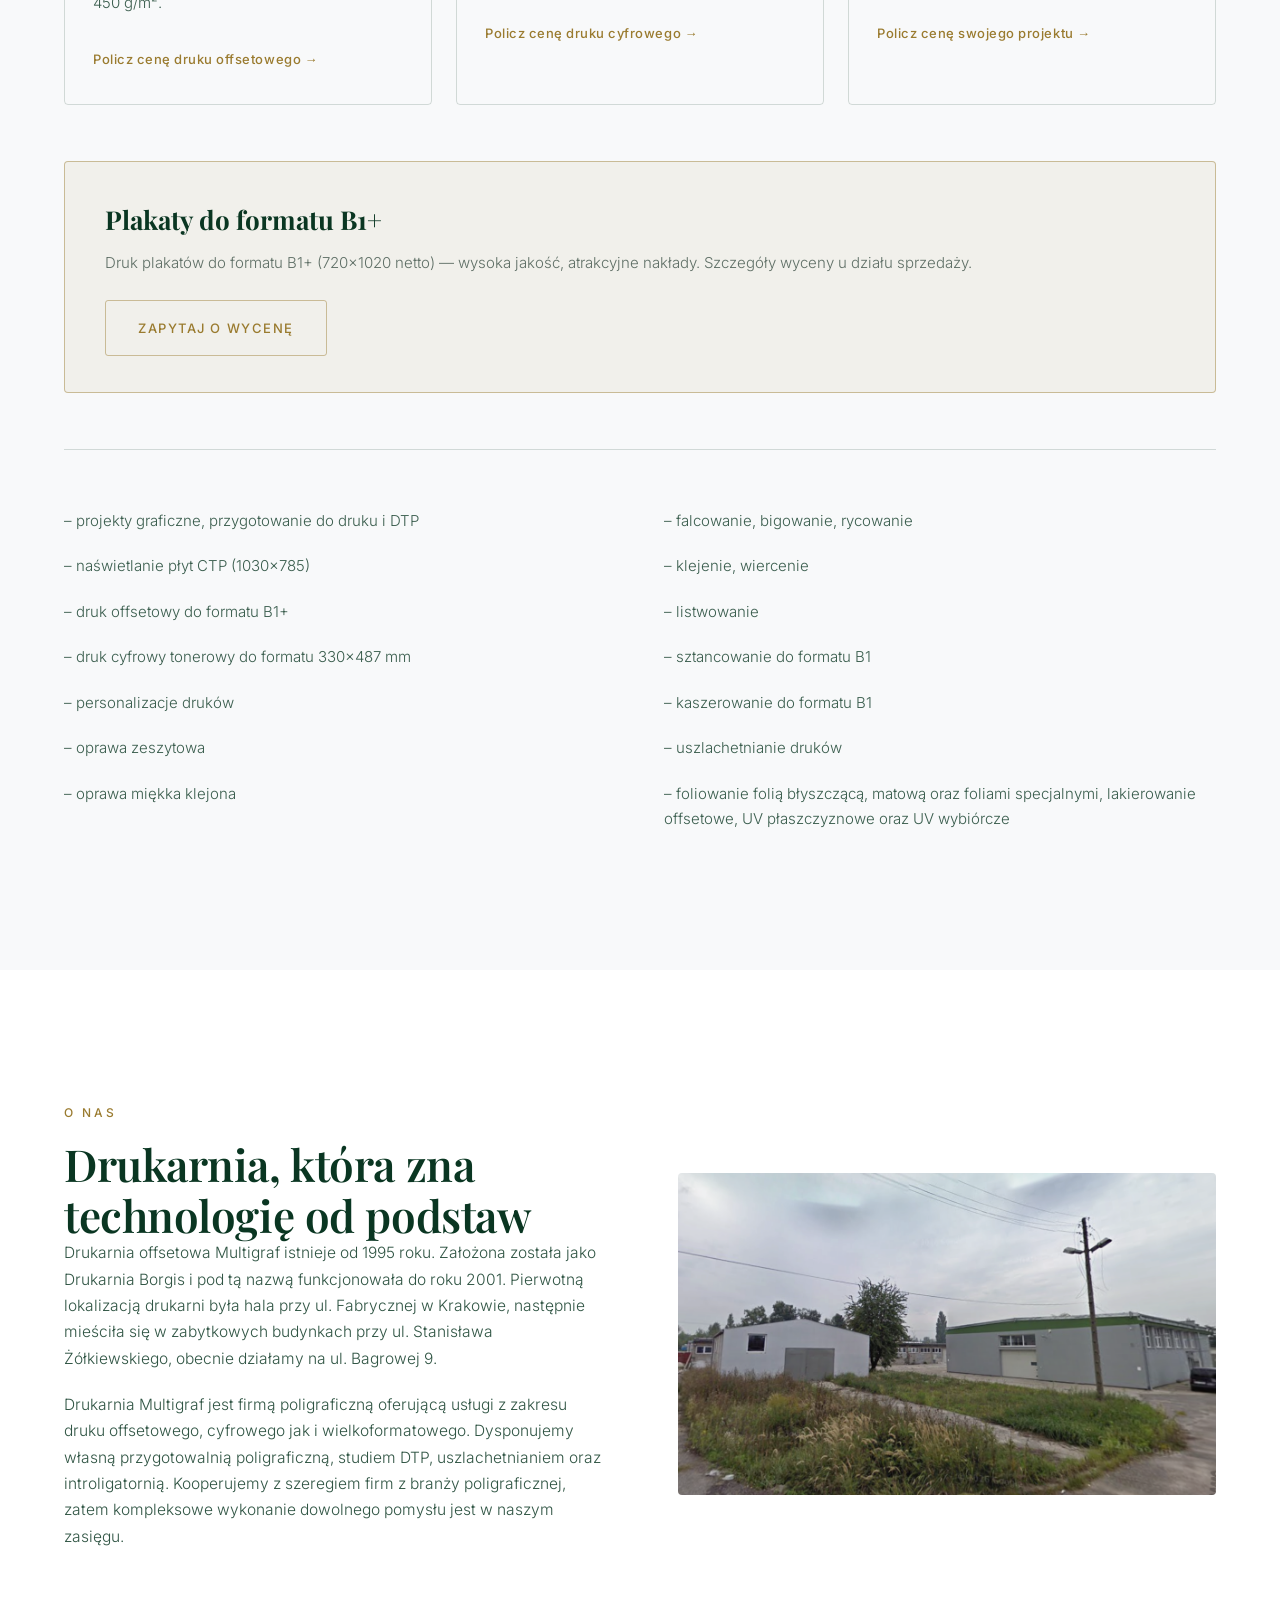
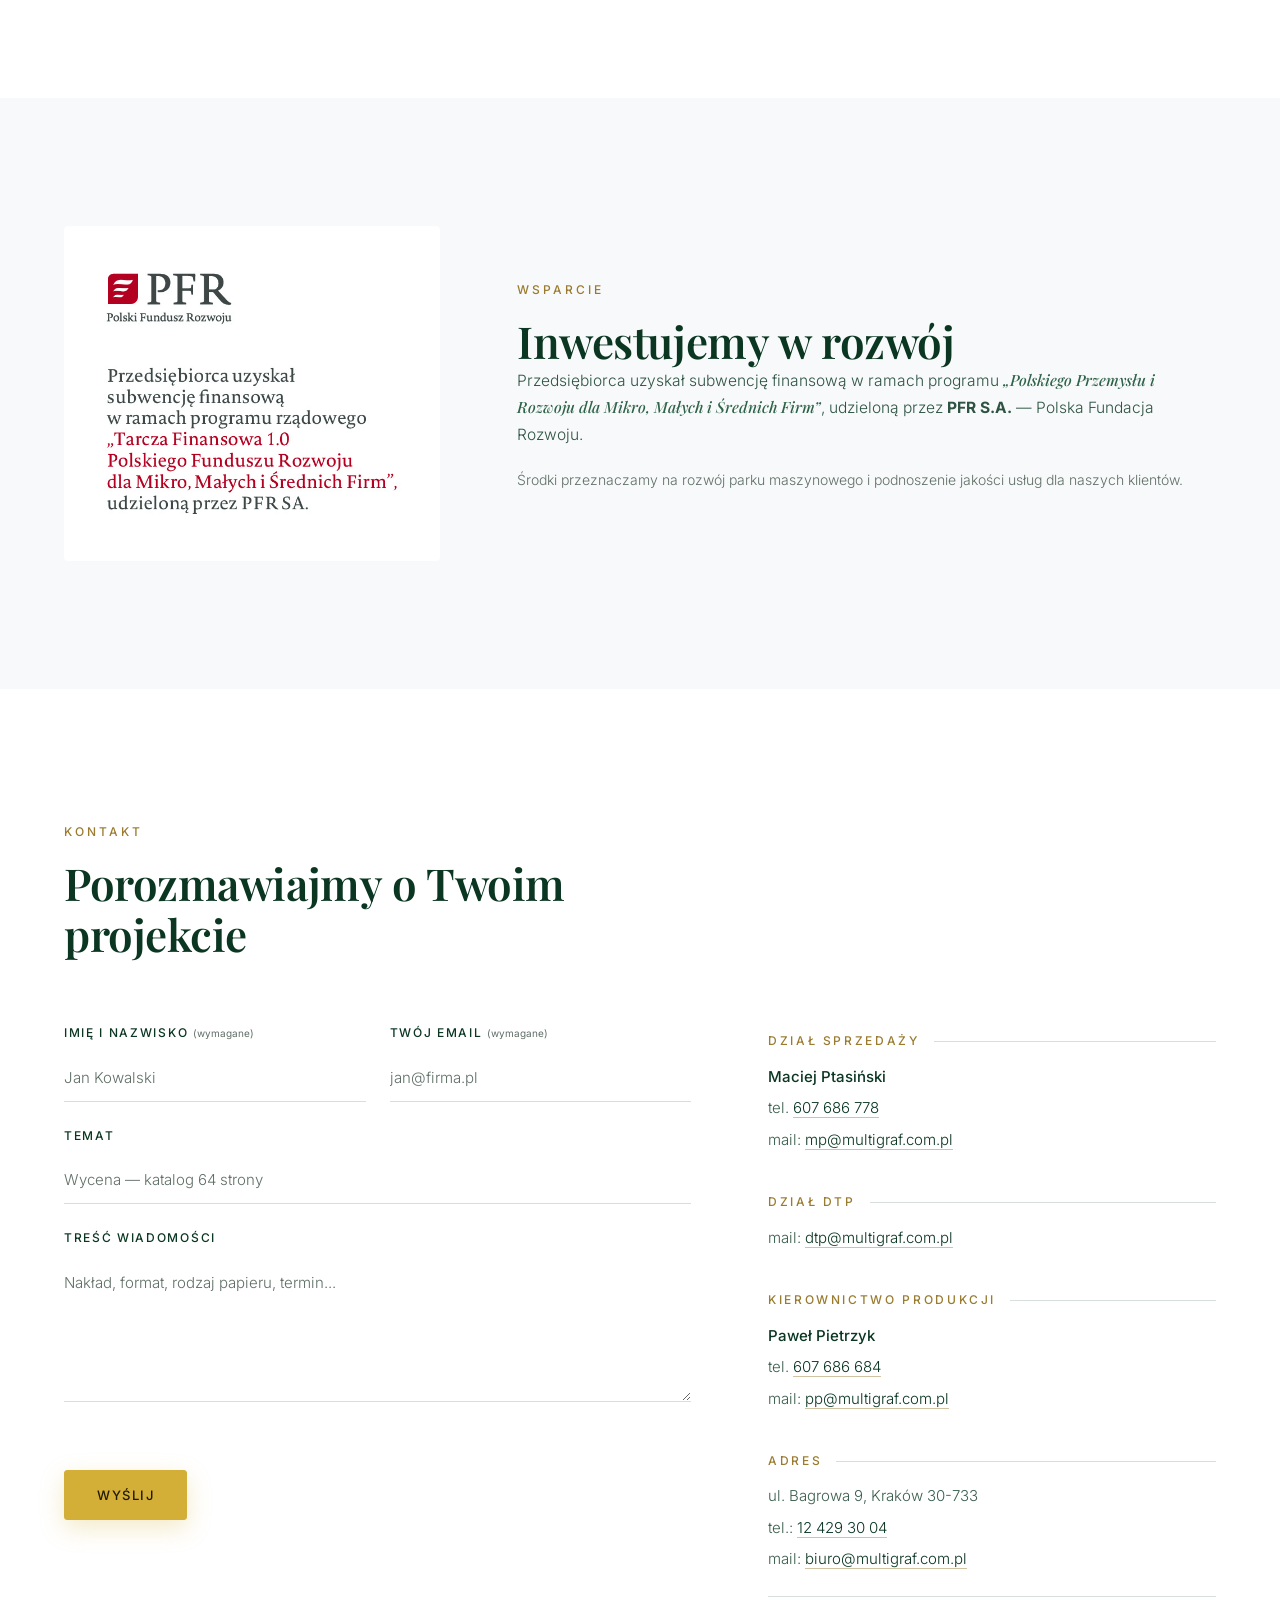
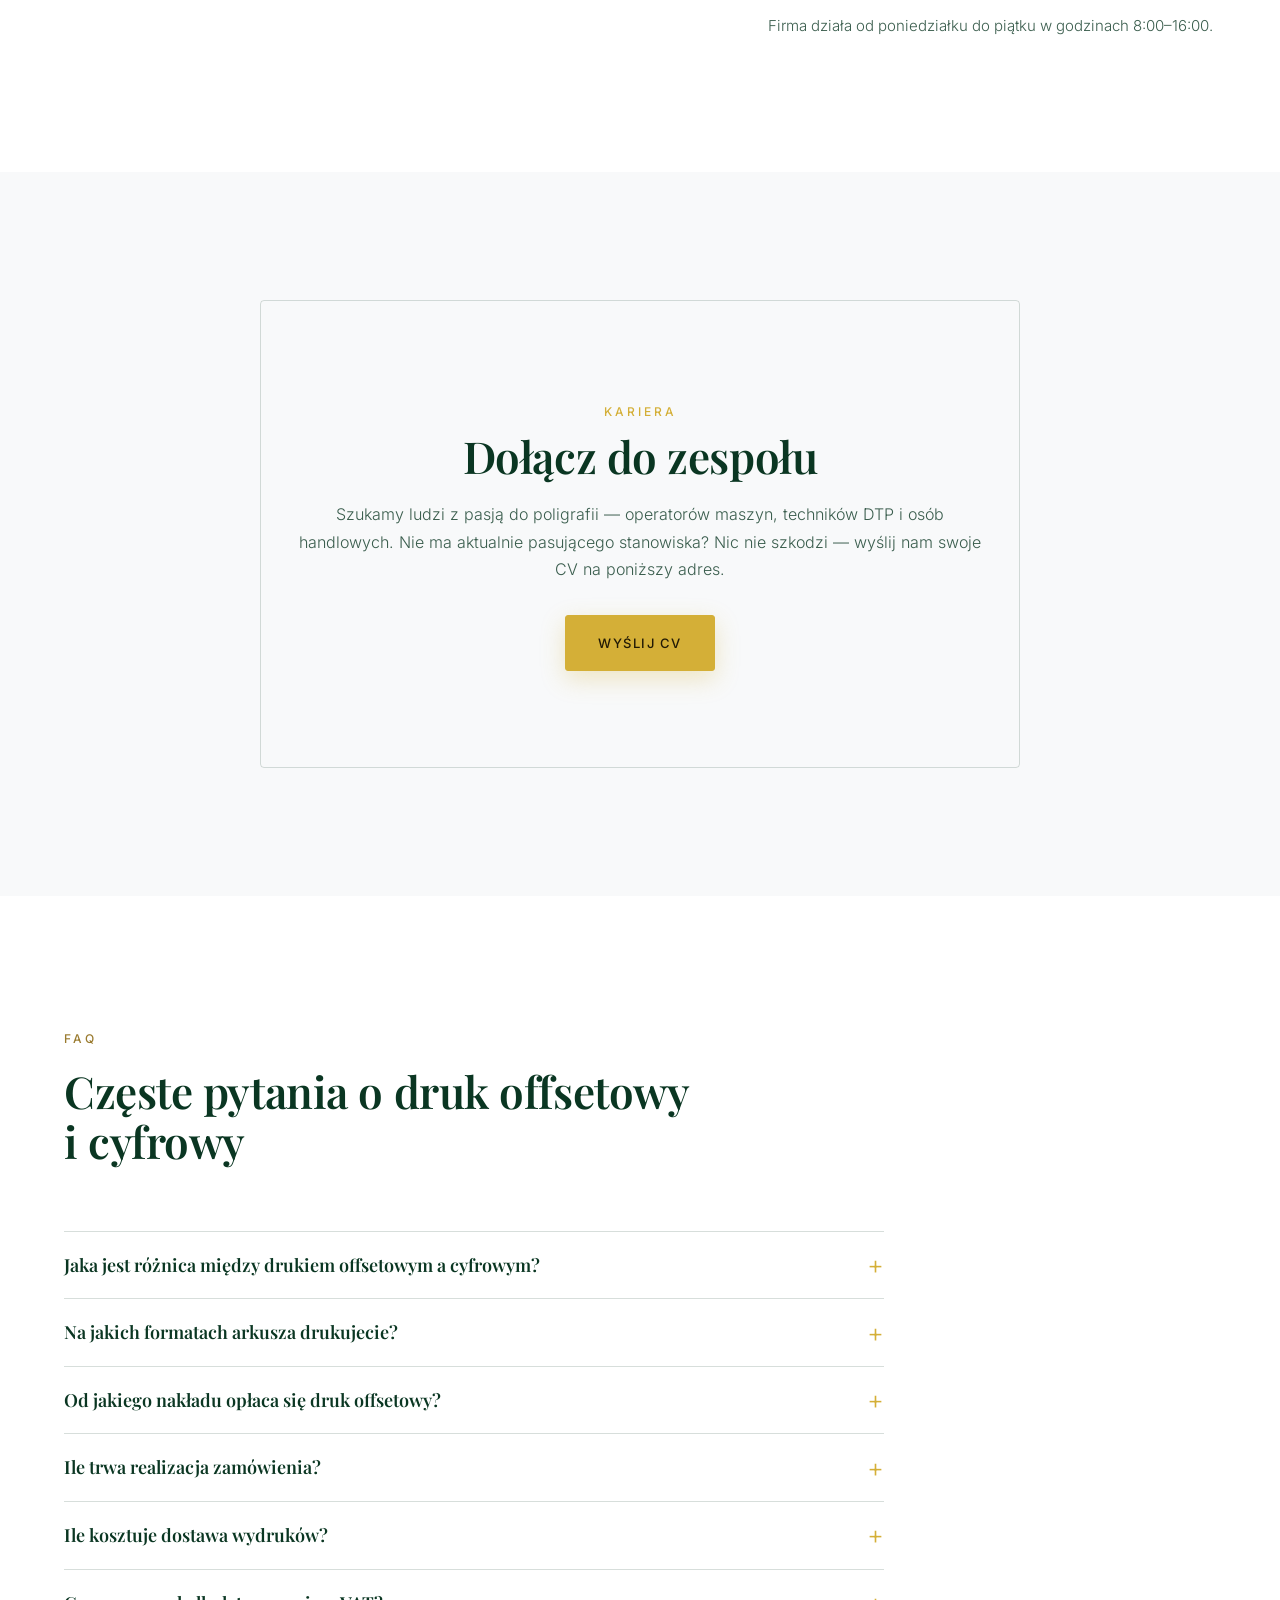
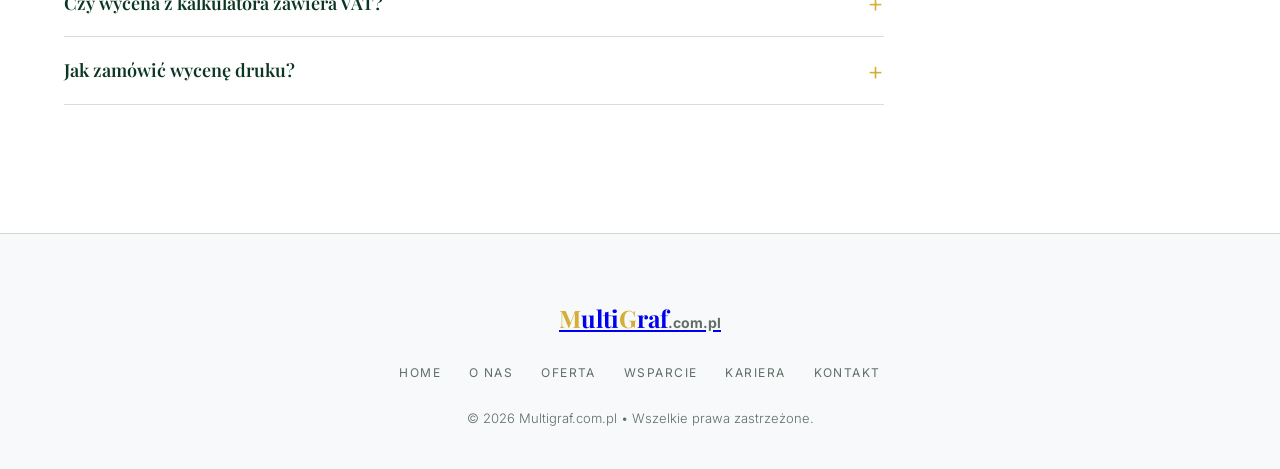
==== commit 120bbcef: "MultiGraf - odslona strony (2026-10-20 13:41)" ====
--- a/index.html
+++ b/index.html
@@ -3,8 +3,8 @@
 <head>
   <meta charset="UTF-8" />
   <meta name="viewport" content="width=device-width, initial-scale=1.0" />
-  <title>MultiGraf – Drukarnia offsetowa w Krakowie | Druk offsetowy, cyfrowy, wielkoformatowy</title>
-  <meta name="description" content="Drukarnia offsetowa Multigraf z Krakowa – od 1995 roku. Druk offsetowy do formatu B1+, druk cyfrowy, naświetlanie CTP, DTP, introligatornia i uszlachetnianie druków." />
+  <title>Drukarnia offsetowa w Krakowie – MultiGraf (druk od 1995 r.)</title>
+  <meta name="description" content="Drukarnia offsetowa Multigraf z Krakowa – od 1995 roku. Druk offsetowy do formatu B1+, druk cyfrowy, naświetlanie CTP, DTP, introligatornia i uszlachetnianie druków. Wycena online." />
   <link rel="icon" href="img/favicon.png" />
   <!-- Baner hero: wcześniejsze pobranie zdjęcia (LCP) -->
   <link rel="preload" as="image" href="img/maszyna-offset-man-roland-700.jpg" />
@@ -16,6 +16,90 @@
   <meta property="og:url" content="https://igorwrd.github.io/page-multigraf/" />
   <meta property="og:image" content="https://igorwrd.github.io/page-multigraf/img/multigraf-home.png" />
   <meta name="twitter:card" content="summary_large_image" />
+  <!-- Dane strukturalne: firma (Printshop) + FAQ — czytelne dla wyszukiwarki i asystentów AI -->
+  <script type="application/ld+json">
+  {
+    "@context": "https://schema.org",
+    "@type": "Printshop",
+    "name": "MultiGraf",
+    "url": "https://igorwrd.github.io/page-multigraf/",
+    "logo": "https://igorwrd.github.io/page-multigraf/img/logo-multigraf.png",
+    "image": "https://igorwrd.github.io/page-multigraf/img/maszyna-offset-man-roland-700.jpg",
+    "description": "Drukarnia offsetowa i cyfrowa z Krakowa. Druk arkuszowy do formatu B1+, druk cyfrowy, naświetlanie CTP, DTP, introligatornia i uszlachetnianie druków.",
+    "telephone": "+48124293004",
+    "email": "biuro@multigraf.com.pl",
+    "foundingDate": "1995",
+    "address": {
+      "@type": "PostalAddress",
+      "streetAddress": "ul. Bagrowa 9",
+      "postalCode": "30-733",
+      "addressLocality": "Kraków",
+      "addressCountry": "PL"
+    },
+    "openingHoursSpecification": [{
+      "@type": "OpeningHoursSpecification",
+      "dayOfWeek": ["Monday", "Tuesday", "Wednesday", "Thursday", "Friday"],
+      "opens": "08:00",
+      "closes": "16:00"
+    }],
+    "areaServed": ["Kraków", "Małopolska"],
+    "priceRange": "PLN",
+    "hasOfferCatalog": {
+      "@type": "OfferCatalog",
+      "name": "Usługi poligraficzne",
+      "itemListElement": [
+        { "@type": "Service", "name": "Druk offsetowy (do formatu B1+)" },
+        { "@type": "Service", "name": "Druk cyfrowy (niskie nakłady)" },
+        { "@type": "Service", "name": "Naświetlanie CTP (płyty 1030×785)" },
+        { "@type": "Service", "name": "DTP i przygotowanie do druku" },
+        { "@type": "Service", "name": "Introligatornia i uszlachetnianie" }
+      ]
+    }
+  }
+  </script>
+  <script type="application/ld+json">
+  {
+    "@context": "https://schema.org",
+    "@type": "FAQPage",
+    "mainEntity": [
+      {
+        "@type": "Question",
+        "name": "Jaka jest różnica między drukiem offsetowym a cyfrowym?",
+        "acceptedAnswer": { "@type": "Answer", "text": "Druk offsetowy prowadzi druk z płyty naświetlanej metodą CTP — im większy nakład, tym niższa cena za arkusz. Druk cyfrowy nie wymaga płyt, więc jest opłacalny przy niskich nakładach i pojedynczych sztukach. Nakłady do ok. 200 arkuszy realizujemy cyfrowo, większe — offsetowo." }
+      },
+      {
+        "@type": "Question",
+        "name": "Na jakich formatach arkusza drukujecie?",
+        "acceptedAnswer": { "@type": "Answer", "text": "Druk offsetowy prowadzimy na czterech arkuszach: A1 (594×841 mm), A1+ (610×860 mm), B1 (700×1000 mm) i B1+ (720×1020 mm). Płyty CTP naświetlamy w formacie 1030×785 mm." }
+      },
+      {
+        "@type": "Question",
+        "name": "Od jakiego nakładu opłaca się druk offsetowy?",
+        "acceptedAnswer": { "@type": "Answer", "text": "Od ok. 200 arkuszy z rozkładówką (impozycją) druk offsetowy staje się zwykle tańszy od cyfrowego. Porównanie obu wariantów pokazuje nasz kalkulator wyceny online." }
+      },
+      {
+        "@type": "Question",
+        "name": "Ile trwa realizacja zamówienia?",
+        "acceptedAnswer": { "@type": "Answer", "text": "Standardowy termin to 5–7 dni roboczych, a w trybie ekspresowym 2–3 dni robocze. Orientacyjną datę wysyłki pokazuje kalkulator wyceny." }
+      },
+      {
+        "@type": "Question",
+        "name": "Ile kosztuje dostawa wydruków?",
+        "acceptedAnswer": { "@type": "Answer", "text": "Odbiór osobisty w drukarni (ul. Bagrowa 9, Kraków) jest bezpłatny. Wysyłka: Paczkomat InPost — 15 zł (do 25 kg przesyłki), kurier DPD — koszt wg wagi, obliczany automatycznie w kalkulatorze." }
+      },
+      {
+        "@type": "Question",
+        "name": "Czy wycena z kalkulatora zawiera VAT?",
+        "acceptedAnswer": { "@type": "Answer", "text": "Kalkulator pokazuje cenę netto i brutto (VAT 23%). To wycena orientacyjna, ważna 48 godzin — gotowa do wysłania do działu sprzedaży." }
+      },
+      {
+        "@type": "Question",
+        "name": "Jak zamówić wycenę druku?",
+        "acceptedAnswer": { "@type": "Answer", "text": "Najprościej: wypełnij kalkulator wyceny online, a przygotowana lista trafi mailem do handlowca. Możesz też zadzwonić pod 12 429 30 04 lub napisać na biuro@multigraf.com.pl." }
+      }
+    ]
+  }
+  </script>
 
   <!-- Motyw zapisany w localStorage — przywróceny przed stylami, żeby nie było mignięcia -->
   <script>
@@ -124,6 +208,7 @@
                 Drukujemy na podłożach powlekanych i niepowlekanych, na kartonach
                 i podłożach niewsiąkliwych, na gramaturach 80–450&nbsp;g/m².
               </p>
+              <a href="wycena.html" class="karta-cta">Policz cenę druku offsetowego &rarr;</a>
             </div>
           </article>
 
@@ -135,6 +220,7 @@
                 Dla niskich nakładów oferujemy druk cyfrowy. Wykonamy nawet 1 sztukę
                 czy egzemplarz prac prostych, jak i złożonych.
               </p>
+              <a href="wycena.html" class="karta-cta">Policz cenę druku cyfrowego &rarr;</a>
             </div>
           </article>
 
@@ -146,6 +232,7 @@
                 Naświetlanie CTP, druk offsetowy od niskich nakładów, przygotowanie
                 do druku i DTP… Zapraszamy do współpracy!
               </p>
+              <a href="wycena.html" class="karta-cta">Policz cenę swojego projektu &rarr;</a>
             </div>
           </article>
         </div>
@@ -302,6 +389,59 @@
         </div>
       </div>
     </section>
+
+    <!-- ==================== FAQ ==================== -->
+    <section class="section section--alt" id="faq">
+      <div class="container">
+        <header class="section__head reveal">
+          <span class="section__eyebrow">FAQ</span>
+          <h2 class="section__title">Częste pytania o druk offsetowy i cyfrowy</h2>
+        </header>
+
+        <div class="faq reveal">
+          <details>
+            <summary>Jaka jest różnica między drukiem offsetowym a cyfrowym?</summary>
+            <p>Druk offsetowy prowadzi druk z płyty naświetlanej metodą CTP — im większy nakład, tym niższa
+              cena za arkusz. Druk cyfrowy nie wymaga płyt, więc jest opłacalny przy niskich nakładach
+              i pojedynczych sztukach. Nakłady do ok. 200&nbsp;arkuszy realizujemy cyfrowo, większe — offsetowo.</p>
+          </details>
+          <details>
+            <summary>Na jakich formatach arkusza drukujecie?</summary>
+            <p>Druk offsetowy prowadzimy na czterech arkuszach: A1 (594×841&nbsp;mm), A1+ (610×860&nbsp;mm),
+              B1 (700×1000&nbsp;mm) i B1+ (720×1020&nbsp;mm). Płyty CTP naświetlamy w formacie
+              1030×785&nbsp;mm.</p>
+          </details>
+          <details>
+            <summary>Od jakiego nakładu opłaca się druk offsetowy?</summary>
+            <p>Od ok. 200&nbsp;arkuszy z rozkładówką (impozycją) druk offsetowy staje się zwykle tańszy
+              od cyfrowego. Porównanie obu wariantów pokazuje nasz
+              <a href="wycena.html">kalkulator wyceny online</a>.</p>
+          </details>
+          <details>
+            <summary>Ile trwa realizacja zamówienia?</summary>
+            <p>Standardowy termin to 5–7&nbsp;dni roboczych, a w trybie ekspresowym 2–3&nbsp;dni robocze.
+              Orientacyjną datę wysyłki pokazuje kalkulator wyceny.</p>
+          </details>
+          <details>
+            <summary>Ile kosztuje dostawa wydruków?</summary>
+            <p>Odbiór osobisty w drukarni (ul.&nbsp;Bagrowa&nbsp;9, Kraków) jest bezpłatny. Wysyłka:
+              Paczkomat InPost — 15&nbsp;zł (do 25&nbsp;kg przesyłki), kurier DPD — koszt wg wagi,
+              obliczany automatycznie w kalkulatorze.</p>
+          </details>
+          <details>
+            <summary>Czy wycena z kalkulatora zawiera VAT?</summary>
+            <p>Kalkulator pokazuje cenę netto i brutto (VAT&nbsp;23%). To wycena orientacyjna,
+              ważna 48&nbsp;godzin — gotowa do wysłania do działu sprzedaży.</p>
+          </details>
+          <details>
+            <summary>Jak zamówić wycenę druku?</summary>
+            <p>Najprościej: wypełnij <a href="wycena.html">kalkulator wyceny online</a>, a przygotowana
+              lista trafi mailem do handlowca. Możesz też zadzwonić pod 12&nbsp;429&nbsp;30&nbsp;04
+              lub napisać na biuro@multigraf.com.pl.</p>
+          </details>
+        </div>
+      </div>
+    </section>
   </main>
 
   <!-- ==================== STOPKA (footer) ==================== -->
--- a/css/style.css
+++ b/css/style.css
@@ -788,6 +788,59 @@
   margin: 20px 0 32px;
   color: color-mix(in srgb, var(--paper) 80%, transparent);
 }
+
+/* ---------- FAQ — akordeon z pytaniami (tekst czytają wyszukiwarki i asystenci AI) ---------- */
+.faq { max-width: 820px; }
+.faq details { border-bottom: 1px solid var(--line); }
+.faq details:first-child { border-top: 1px solid var(--line); }
+.faq summary {
+  display: flex;
+  align-items: center;
+  justify-content: space-between;
+  gap: 16px;
+  padding: 18px 0;
+  cursor: pointer;
+  list-style: none;
+  font-family: var(--serif);
+  font-size: 18px;
+  font-weight: 600;
+  color: var(--paper);
+  transition: color 0.25s;
+}
+.faq summary::-webkit-details-marker { display: none; }
+.faq summary::after {
+  content: '+';
+  flex-shrink: 0;
+  font-family: var(--sans);
+  font-weight: 300;
+  font-size: 26px;
+  line-height: 1;
+  color: var(--accent);
+  transition: transform 0.3s;
+}
+.faq details[open] summary::after { transform: rotate(45deg); }
+.faq summary:hover { color: var(--accent-2); }
+.faq details p {
+  max-width: 760px;
+  padding: 0 0 20px;
+  font-size: 15px;
+  color: color-mix(in srgb, var(--paper) 85%, transparent);
+}
+.faq details p a { color: var(--accent-2); text-decoration: none; border-bottom: 1px solid var(--line); }
+.faq details p a:hover { color: var(--accent); }
+
+/* ---------- CTA na kartach oferty — odesłanie na kalkulator wyceny ---------- */
+.karta-cta {
+  display: inline-block;
+  margin-top: 4px;
+  font-size: 13px;
+  font-weight: 500;
+  letter-spacing: 0.04em;
+  color: var(--accent-2);
+  text-decoration: none;
+  transition: color 0.25s, border-color 0.25s;
+}
+.karta-cta:hover { color: var(--accent); }
 
 /* ============================================================
    6. STOPKA (footer)
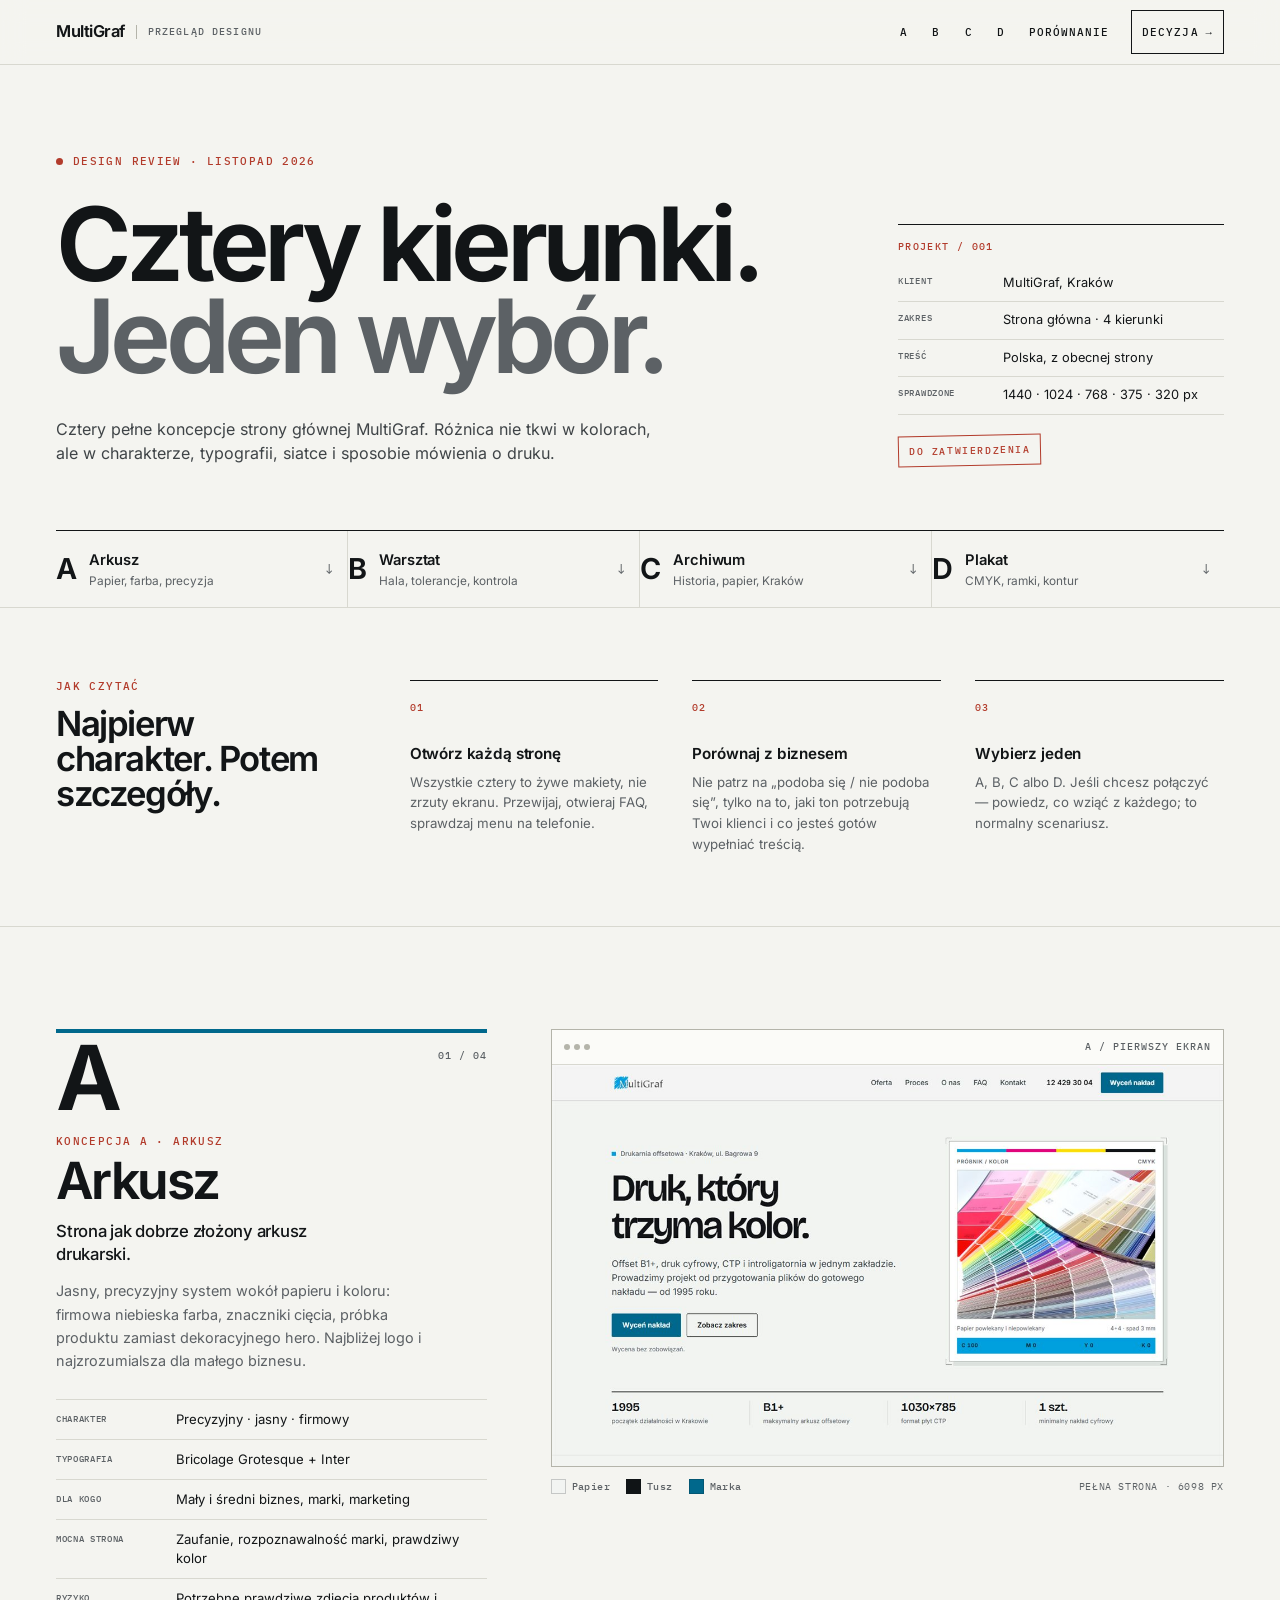
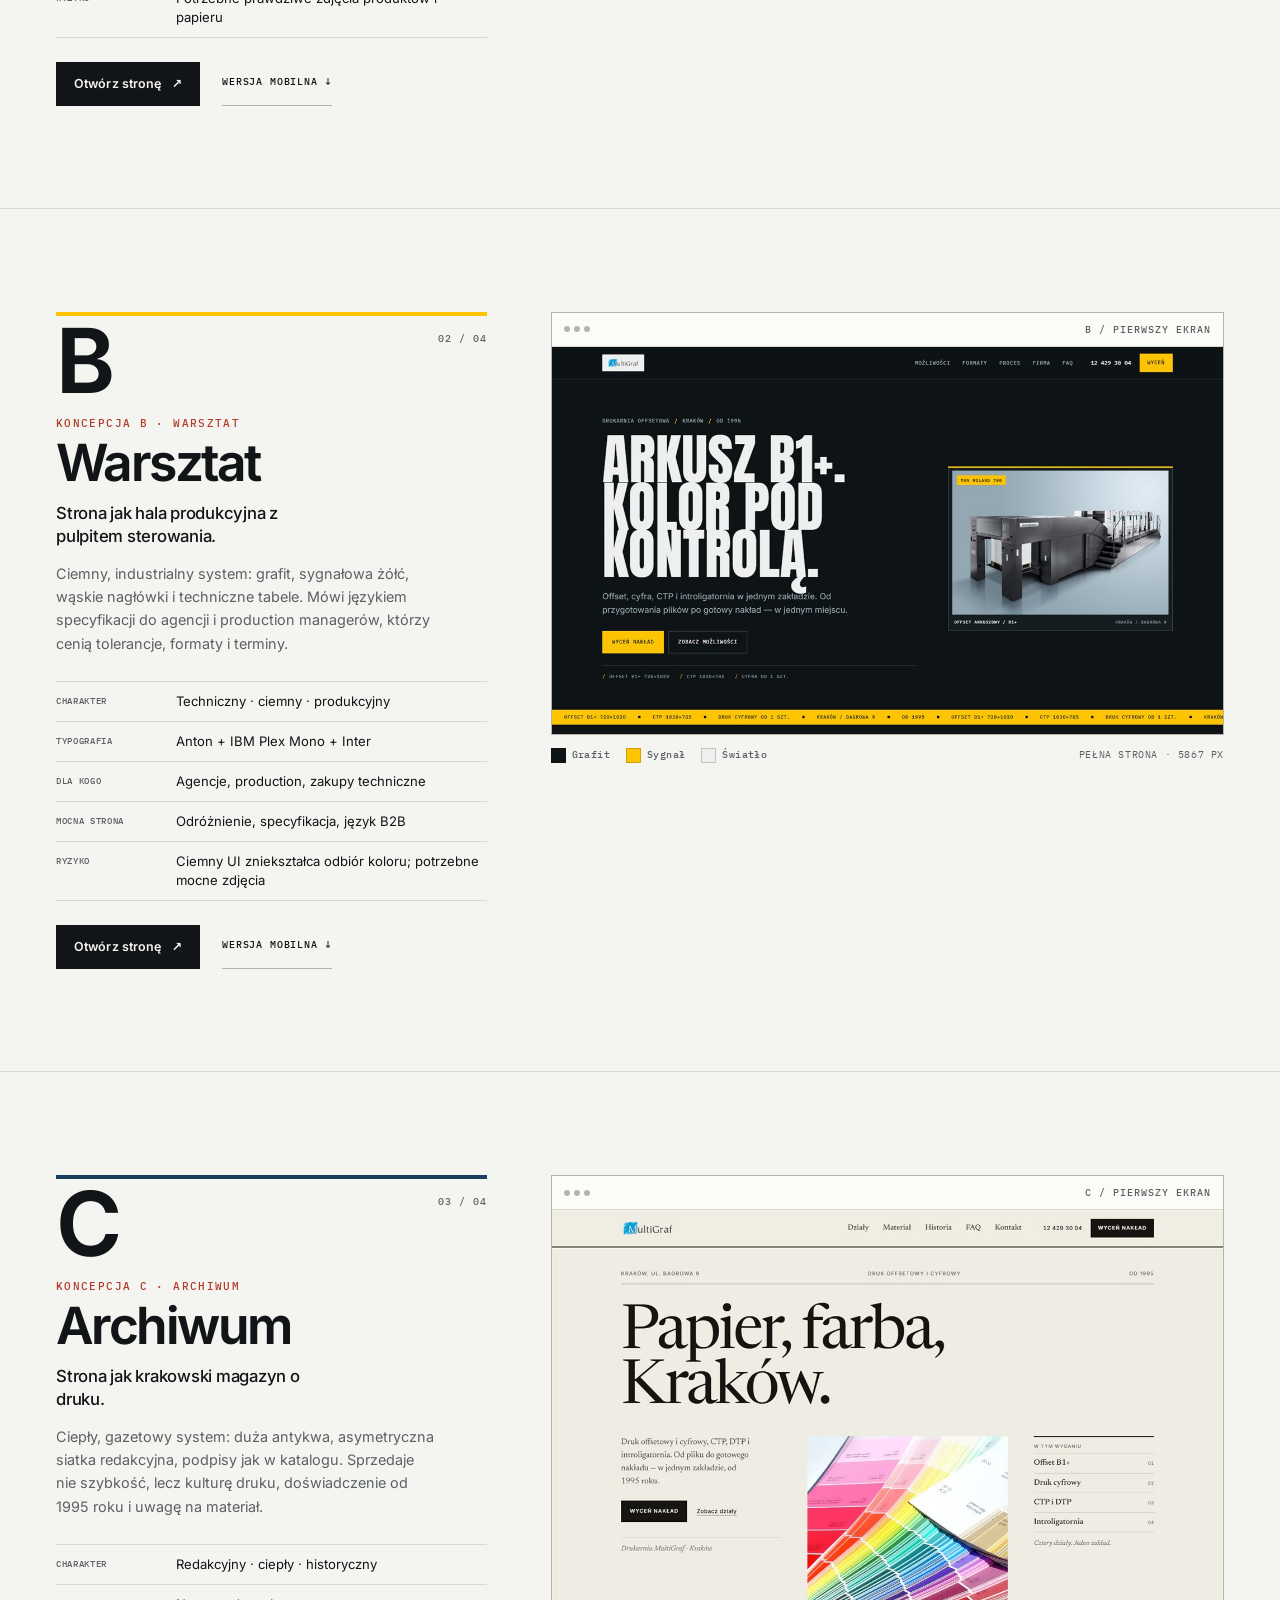
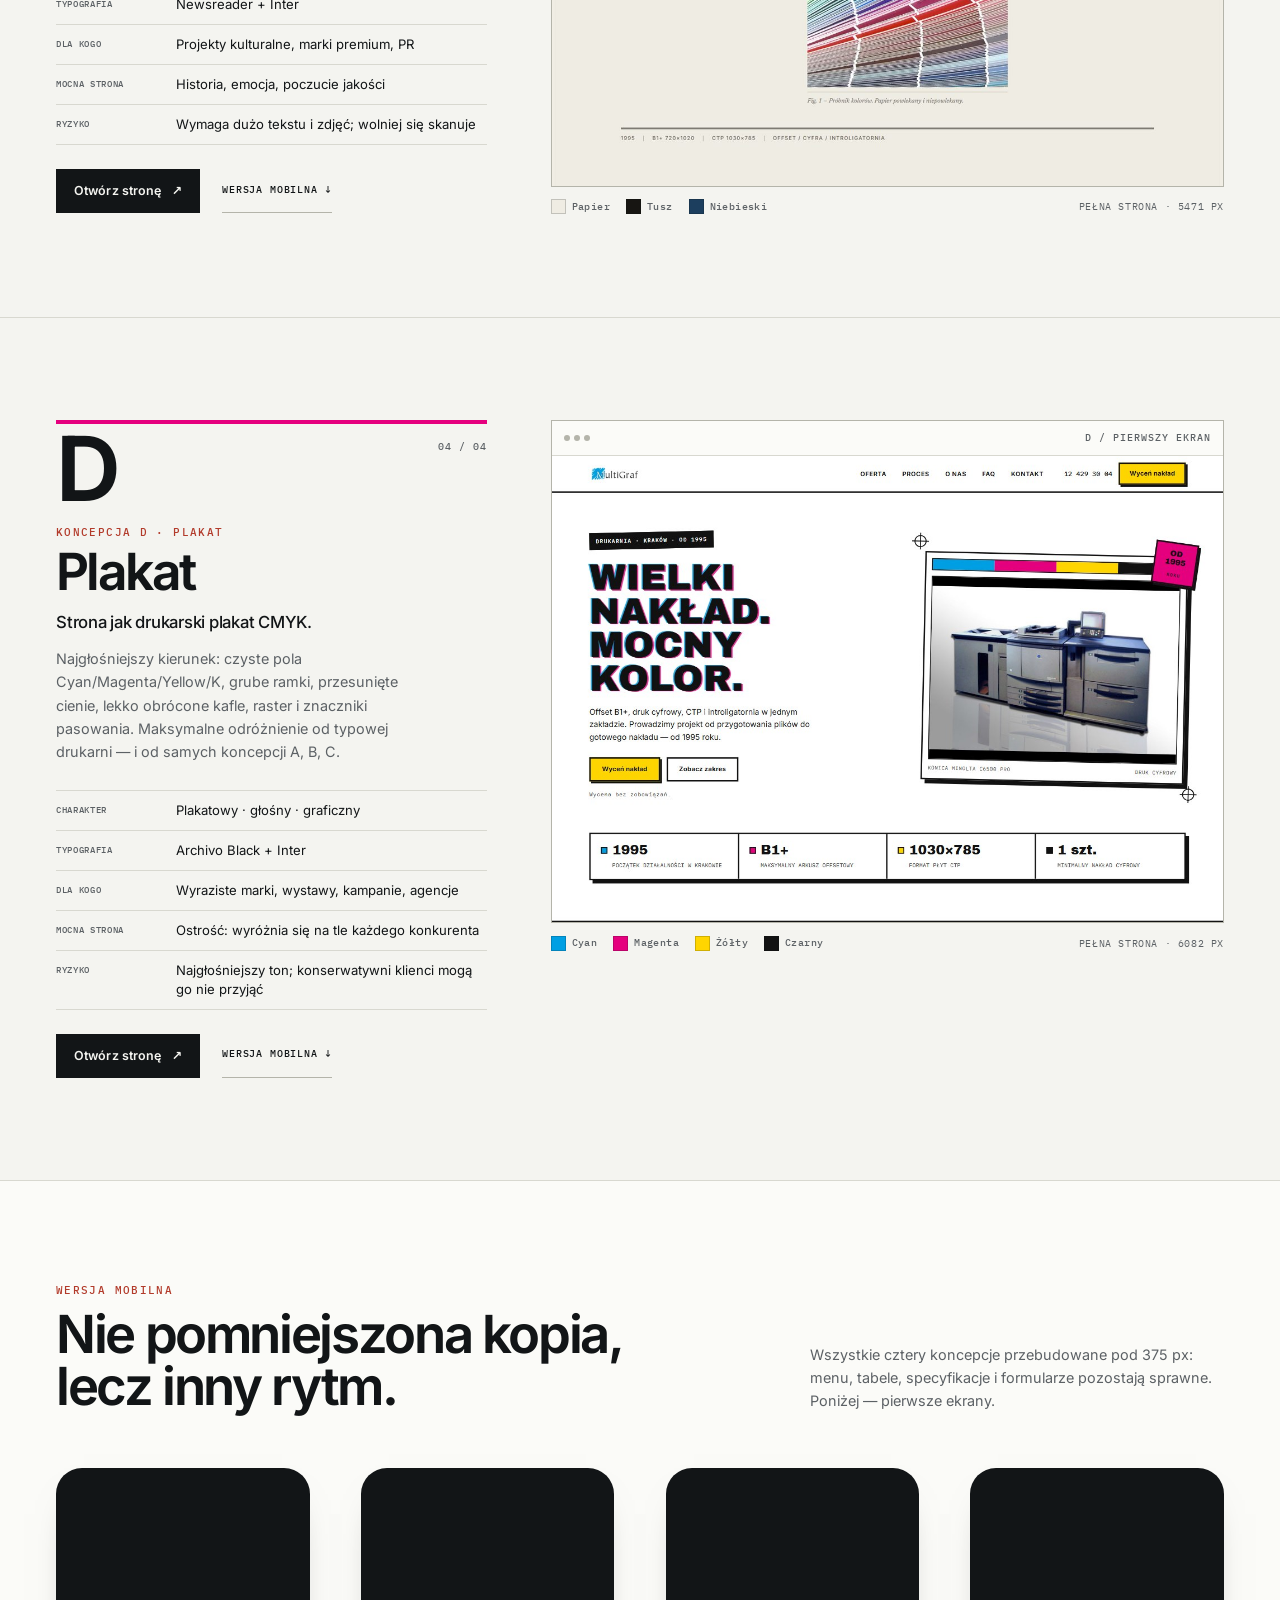
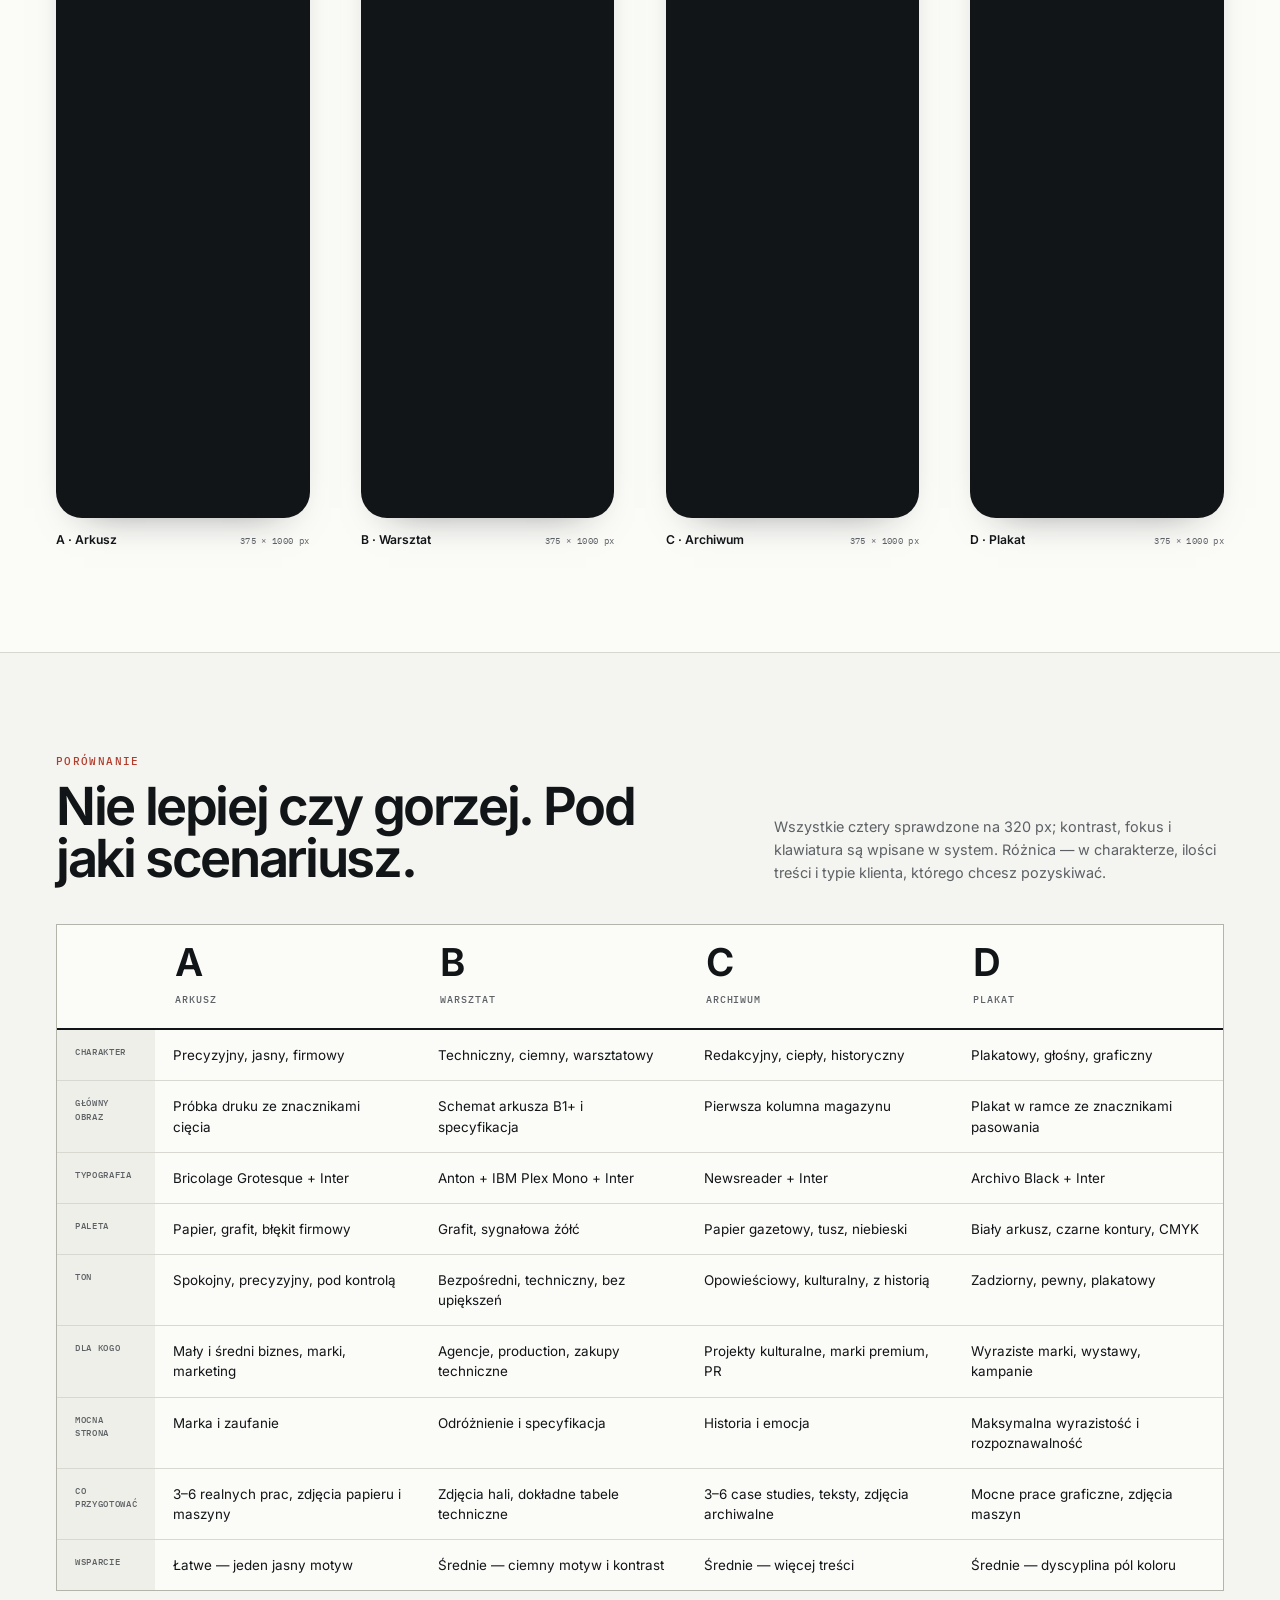
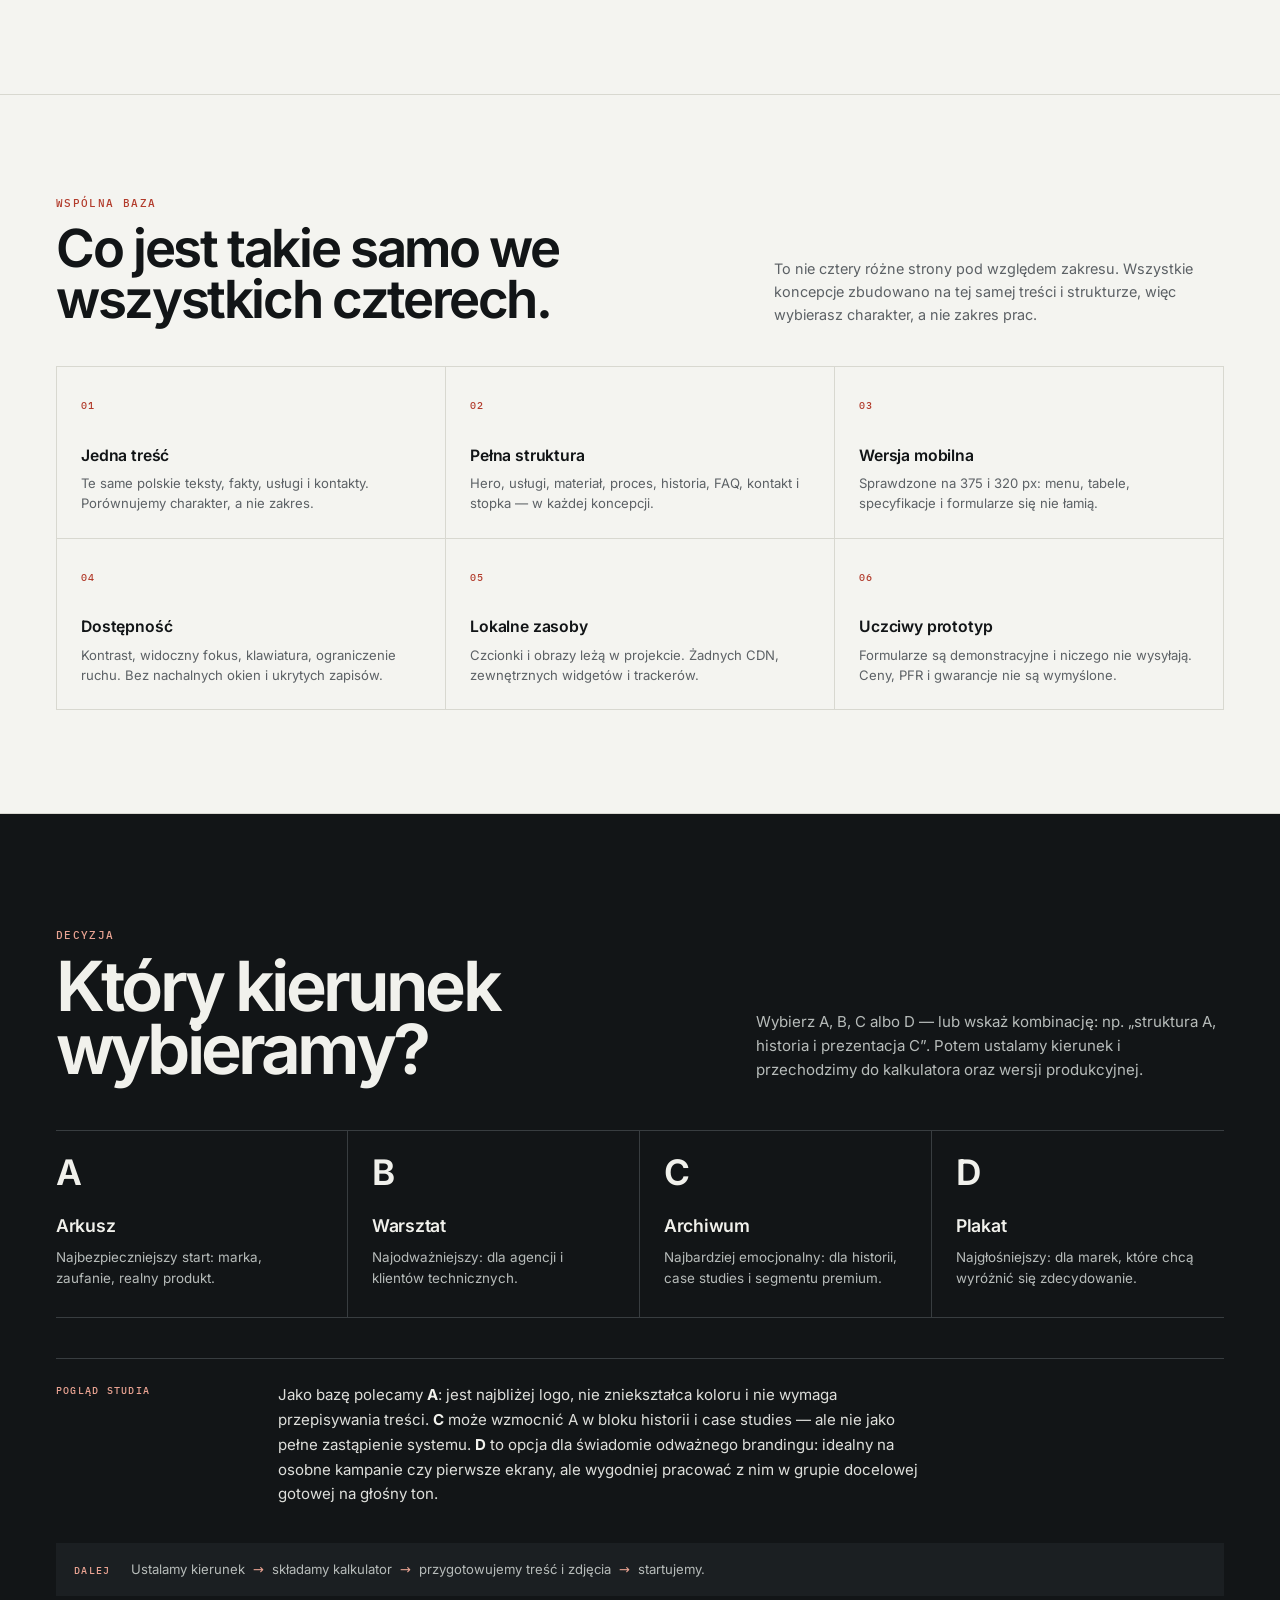
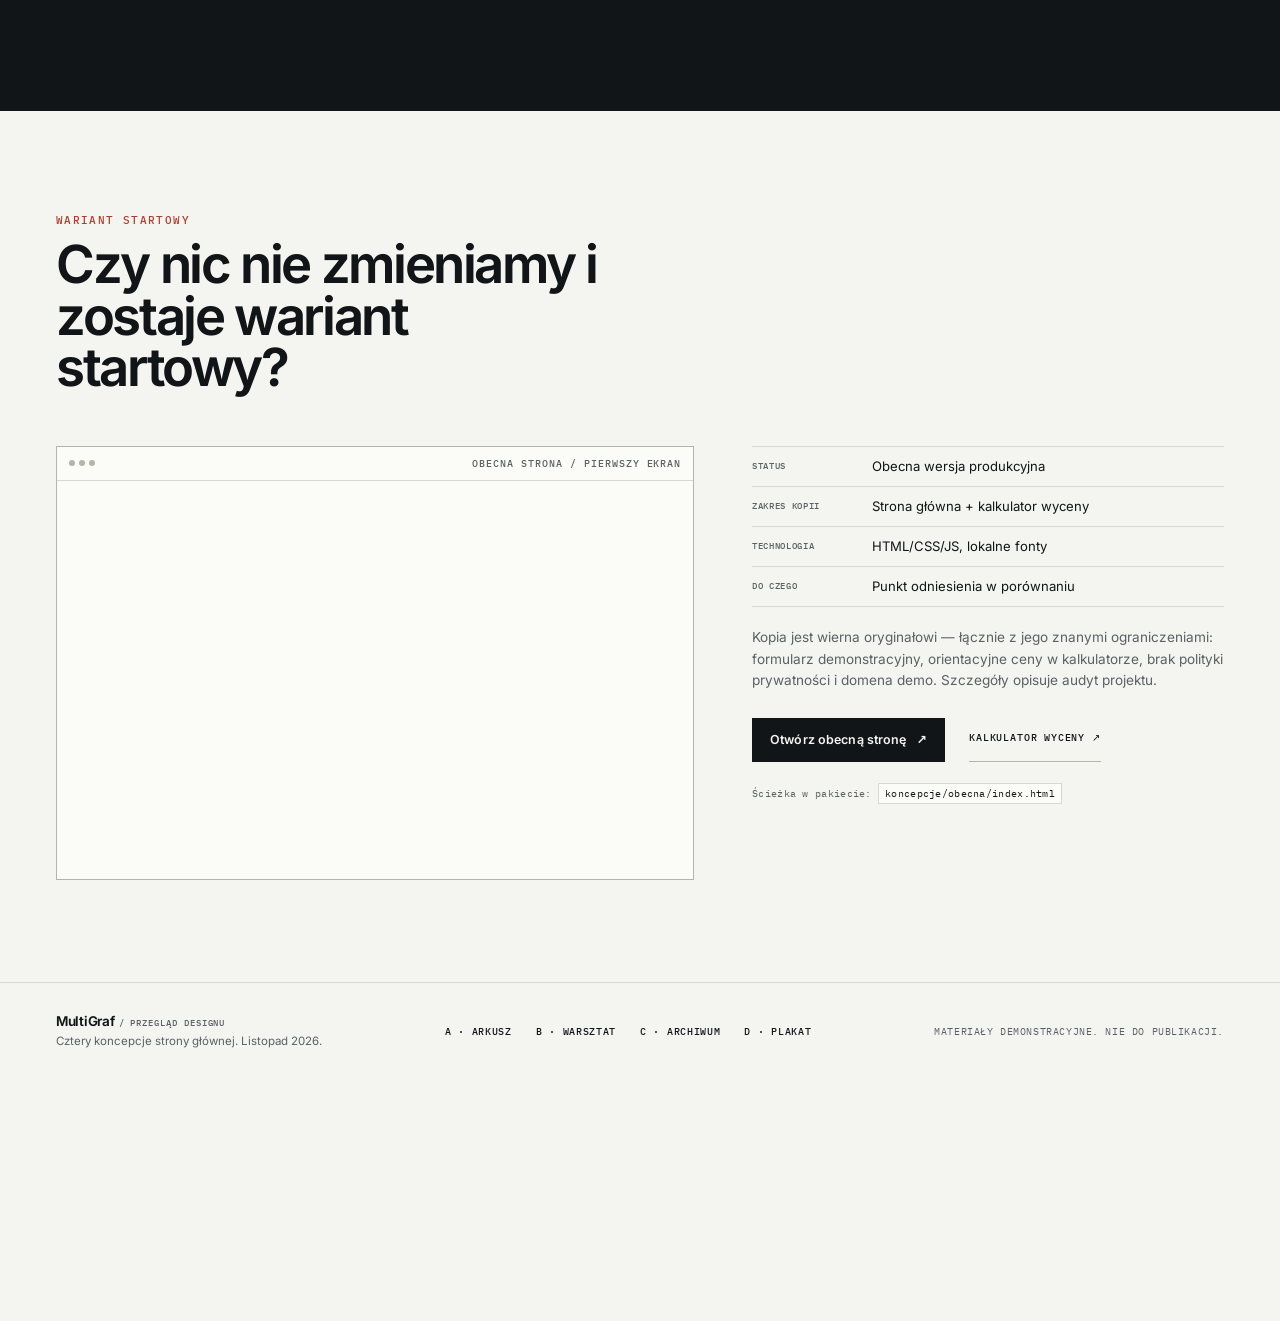
==== commit 84714d37: "Prezentacja MultiGraf: 4 koncepcje designu + wersja bazowa" ====
--- a/index.html
+++ b/index.html
@@ -3,466 +3,10 @@
 <head>
   <meta charset="UTF-8" />
   <meta name="viewport" content="width=device-width, initial-scale=1.0" />
-  <title>Drukarnia offsetowa w Krakowie – MultiGraf (druk od 1995 r.)</title>
-  <meta name="description" content="Drukarnia offsetowa Multigraf z Krakowa – od 1995 roku. Druk offsetowy do formatu B1+, druk cyfrowy, naświetlanie CTP, DTP, introligatornia i uszlachetnianie druków. Wycena online." />
-  <link rel="icon" href="img/favicon.png" />
-  <!-- Baner hero: wcześniejsze pobranie zdjęcia (LCP) -->
-  <link rel="preload" as="image" href="img/maszyna-offset-man-roland-700.jpg" />
-  <!-- Open Graph / Twitter — podgląd przy udostępnianiu w mediach społecznościowych -->
-  <meta property="og:type" content="website" />
-  <meta property="og:site_name" content="MultiGraf" />
-  <meta property="og:title" content="MultiGraf – Drukarnia offsetowa w Krakowie" />
-  <meta property="og:description" content="Druk offsetowy do formatu B1+, druk cyfrowy, naświetlanie CTP, DTP, introligatornia i uszlachetnianie druków." />
-  <meta property="og:url" content="https://igorwrd.github.io/page-multigraf/" />
-  <meta property="og:image" content="https://igorwrd.github.io/page-multigraf/img/multigraf-home.png" />
-  <meta name="twitter:card" content="summary_large_image" />
-  <!-- Dane strukturalne: firma (Printshop) + FAQ — czytelne dla wyszukiwarki i asystentów AI -->
-  <script type="application/ld+json">
-  {
-    "@context": "https://schema.org",
-    "@type": "Printshop",
-    "name": "MultiGraf",
-    "url": "https://igorwrd.github.io/page-multigraf/",
-    "logo": "https://igorwrd.github.io/page-multigraf/img/logo-multigraf.png",
-    "image": "https://igorwrd.github.io/page-multigraf/img/maszyna-offset-man-roland-700.jpg",
-    "description": "Drukarnia offsetowa i cyfrowa z Krakowa. Druk arkuszowy do formatu B1+, druk cyfrowy, naświetlanie CTP, DTP, introligatornia i uszlachetnianie druków.",
-    "telephone": "+48124293004",
-    "email": "biuro@multigraf.com.pl",
-    "foundingDate": "1995",
-    "address": {
-      "@type": "PostalAddress",
-      "streetAddress": "ul. Bagrowa 9",
-      "postalCode": "30-733",
-      "addressLocality": "Kraków",
-      "addressCountry": "PL"
-    },
-    "openingHoursSpecification": [{
-      "@type": "OpeningHoursSpecification",
-      "dayOfWeek": ["Monday", "Tuesday", "Wednesday", "Thursday", "Friday"],
-      "opens": "08:00",
-      "closes": "16:00"
-    }],
-    "areaServed": ["Kraków", "Małopolska"],
-    "priceRange": "PLN",
-    "hasOfferCatalog": {
-      "@type": "OfferCatalog",
-      "name": "Usługi poligraficzne",
-      "itemListElement": [
-        { "@type": "Service", "name": "Druk offsetowy (do formatu B1+)" },
-        { "@type": "Service", "name": "Druk cyfrowy (niskie nakłady)" },
-        { "@type": "Service", "name": "Naświetlanie CTP (płyty 1030×785)" },
-        { "@type": "Service", "name": "DTP i przygotowanie do druku" },
-        { "@type": "Service", "name": "Introligatornia i uszlachetnianie" }
-      ]
-    }
-  }
-  </script>
-  <script type="application/ld+json">
-  {
-    "@context": "https://schema.org",
-    "@type": "FAQPage",
-    "mainEntity": [
-      {
-        "@type": "Question",
-        "name": "Jaka jest różnica między drukiem offsetowym a cyfrowym?",
-        "acceptedAnswer": { "@type": "Answer", "text": "Druk offsetowy prowadzi druk z płyty naświetlanej metodą CTP — im większy nakład, tym niższa cena za arkusz. Druk cyfrowy nie wymaga płyt, więc jest opłacalny przy niskich nakładach i pojedynczych sztukach. Nakłady do ok. 200 arkuszy realizujemy cyfrowo, większe — offsetowo." }
-      },
-      {
-        "@type": "Question",
-        "name": "Na jakich formatach arkusza drukujecie?",
-        "acceptedAnswer": { "@type": "Answer", "text": "Druk offsetowy prowadzimy na czterech arkuszach: A1 (594×841 mm), A1+ (610×860 mm), B1 (700×1000 mm) i B1+ (720×1020 mm). Płyty CTP naświetlamy w formacie 1030×785 mm." }
-      },
-      {
-        "@type": "Question",
-        "name": "Od jakiego nakładu opłaca się druk offsetowy?",
-        "acceptedAnswer": { "@type": "Answer", "text": "Od ok. 200 arkuszy z rozkładówką (impozycją) druk offsetowy staje się zwykle tańszy od cyfrowego. Porównanie obu wariantów pokazuje nasz kalkulator wyceny online." }
-      },
-      {
-        "@type": "Question",
-        "name": "Ile trwa realizacja zamówienia?",
-        "acceptedAnswer": { "@type": "Answer", "text": "Standardowy termin to 5–7 dni roboczych, a w trybie ekspresowym 2–3 dni robocze. Orientacyjną datę wysyłki pokazuje kalkulator wyceny." }
-      },
-      {
-        "@type": "Question",
-        "name": "Ile kosztuje dostawa wydruków?",
-        "acceptedAnswer": { "@type": "Answer", "text": "Odbiór osobisty w drukarni (ul. Bagrowa 9, Kraków) jest bezpłatny. Wysyłka: Paczkomat InPost — 15 zł (do 25 kg przesyłki), kurier DPD — koszt wg wagi, obliczany automatycznie w kalkulatorze." }
-      },
-      {
-        "@type": "Question",
-        "name": "Czy wycena z kalkulatora zawiera VAT?",
-        "acceptedAnswer": { "@type": "Answer", "text": "Kalkulator pokazuje cenę netto i brutto (VAT 23%). To wycena orientacyjna, ważna 48 godzin — gotowa do wysłania do działu sprzedaży." }
-      },
-      {
-        "@type": "Question",
-        "name": "Jak zamówić wycenę druku?",
-        "acceptedAnswer": { "@type": "Answer", "text": "Najprościej: wypełnij kalkulator wyceny online, a przygotowana lista trafi mailem do handlowca. Możesz też zadzwonić pod 12 429 30 04 lub napisać na biuro@multigraf.com.pl." }
-      }
-    ]
-  }
-  </script>
-
-  <!-- Motyw zapisany w localStorage — przywróceny przed stylami, żeby nie było mignięcia -->
-  <script>
-    try {
-      document.documentElement.setAttribute('data-theme', window.localStorage.getItem('multigraf-motyw') || 'prem-min');
-    } catch (blad) { /* brak localStorage — zostaje motyw domyślny »prem-min» */ }
-  </script>
-
-  <!-- Czcionki własne, bez zewnętrznych domen (RODO): Playfair Display + Inter -->
-  <link rel="stylesheet" href="css/fonts.css" />
-
-  <link rel="stylesheet" href="css/style.css" />
+  <meta http-equiv="refresh" content="0; url=koncepcje/" />
+  <title>MultiGraf — pakiet projektu strony</title>
 </head>
 <body>
-
-  <!-- ==================== NAGŁÓWEK (header) ==================== -->
-  <header class="header" id="header">
-    <div class="container header__inner">
-      <a href="#home" class="logo" aria-label="MultiGraf – strona główna">
-        <img src="img/logo-multigraf.png" alt="MultiGraf – logo" class="logo__img" />
-      </a>
-
-      <nav class="nav" id="nav" aria-label="Nawigacja główna">
-        <div class="nav__item">
-          <a href="#home" class="nav__link">Home</a>
-        </div>
-        <div class="nav__item">
-          <a href="#onas" class="nav__link">O nas</a>
-        </div>
-        <div class="nav__item">
-          <a href="#oferta" class="nav__link">Oferta</a>
-        </div>
-        <div class="nav__item">
-          <a href="#wsparcie" class="nav__link">Wsparcie</a>
-        </div>
-        <div class="nav__item">
-          <a href="#kariera" class="nav__link">Kariera</a>
-        </div>
-        <div class="nav__item">
-          <a href="#kontakt" class="nav__link">Kontakt</a>
-        </div>
-      </nav>
-
-      <!-- Przełącznik motywów kolorystycznych -->
-      <div class="theme-wrap">
-        <button id="motyw-przycisk" class="theme-btn" type="button" aria-haspopup="true" aria-expanded="false" aria-label="Wybierz motyw kolorystyczny">
-          <svg viewBox="0 0 24 24" fill="none" stroke="currentColor" stroke-width="1.6" stroke-linecap="round" stroke-linejoin="round" aria-hidden="true">
-            <circle cx="12" cy="12" r="9.25" />
-            <path d="M12 2.75v18.5" />
-            <path d="M12 2.75c-3.5 2.6-3.5 6.5 0 9.25s3.5 6.65 0 9.25" />
-          </svg>
-        </button>
-        <div id="motyw-panel" class="theme-panel" role="menu" aria-label="Lista motywów" hidden></div>
-      </div>
-
-      <button class="burger" id="burger" aria-label="Otwórz menu" aria-expanded="false" aria-controls="nav">
-        <span></span><span></span><span></span>
-      </button>
-    </div>
-  </header>
-
-  <!-- Pionowy przycisk CTA przyklejony do prawej krawędzi — widoczny cały czas -->
-  <a href="wycena.html" class="cta-boczna" aria-label="Wyceń zamówienie — kalkulator wyceny">
-    Wyceń zamówienie
-  </a>
-
-  <main>
-    <!-- ==================== BANER / HOME ==================== -->
-    <section class="hero" id="home">
-      <div class="container">
-        <div class="hero__content">
-          <span class="hero__eyebrow reveal">Drukarnia &middot; Kraków, ul. Bagrowa 9</span>
-          <h1 class="hero__title reveal">Drukarnia offsetowa<br /><em class="tekst-gradient">od 1995 roku</em></h1>
-          <p class="hero__lead reveal">
-            Druk offsetowy do formatu B1+, druk cyfrowy, naświetlanie CTP, przygotowalnia DTP,
-            introligatornia i uszlachetnianie — wszystko pod jednym dachem.
-          </p>
-          <div class="hero__actions reveal">
-            <a href="wycena.html" class="btn btn--primary">Wyceń zamówienie</a>
-            <a href="#oferta" class="btn btn--ghost">Zobacz ofertę</a>
-          </div>
-
-          <ul class="hero__stats reveal">
-            <li><strong>1995</strong><span>rok założenia</span></li>
-            <li><strong>B1+</strong><span>maks. format druku offsetowego</span></li>
-            <li><strong>80–450 g</strong><span>gramatury podłoży</span></li>
-          </ul>
-        </div>
-      </div>
-    </section>
-
-    <!-- ==================== OFERTA ==================== -->
-    <section class="section" id="oferta">
-      <div class="container">
-        <header class="section__head reveal">
-          <span class="section__eyebrow">Oferta</span>
-          <h2 class="section__title">W naszej ofercie</h2>
-        </header>
-
-        <div class="grid-3">
-          <article class="offer-card reveal">
-            <img src="img/maszyna-offset-man-roland-700.jpg" loading="lazy" alt="Maszyna offsetowa Man Roland 700" />
-            <div class="offer-card__body">
-              <h3 class="card__title">Druk offsetowy</h3>
-              <p class="card__text">
-                Drukujemy na podłożach powlekanych i niepowlekanych, na kartonach
-                i podłożach niewsiąkliwych, na gramaturach 80–450&nbsp;g/m².
-              </p>
-              <a href="wycena.html" class="karta-cta">Policz cenę druku offsetowego &rarr;</a>
-            </div>
-          </article>
-
-          <article class="offer-card reveal">
-            <img src="img/konica-minolta-c6500-pro.jpg" loading="lazy" alt="Konica Minolta C6500 Pro" />
-            <div class="offer-card__body">
-              <h3 class="card__title">Druk cyfrowy</h3>
-              <p class="card__text">
-                Dla niskich nakładów oferujemy druk cyfrowy. Wykonamy nawet 1 sztukę
-                czy egzemplarz prac prostych, jak i złożonych.
-              </p>
-              <a href="wycena.html" class="karta-cta">Policz cenę druku cyfrowego &rarr;</a>
-            </div>
-          </article>
-
-          <article class="offer-card reveal">
-            <img src="img/ctp.jpg" loading="lazy" alt="Naświetlarka CTP" />
-            <div class="offer-card__body">
-              <h3 class="card__title">…oraz wiele innych</h3>
-              <p class="card__text">
-                Naświetlanie CTP, druk offsetowy od niskich nakładów, przygotowanie
-                do druku i DTP… Zapraszamy do współpracy!
-              </p>
-              <a href="wycena.html" class="karta-cta">Policz cenę swojego projektu &rarr;</a>
-            </div>
-          </article>
-        </div>
-
-        <!-- Plakaty B1 – pasek (jak podstrona na stronie głównej) -->
-        <div class="b1-banner reveal" id="plakaty-b1">
-          <div>
-            <h3 class="b1-banner__title">Plakaty do formatu B1+</h3>
-            <p class="b1-banner__text">Druk plakatów do formatu B1+ (720×1020 netto) — wysoka jakość, atrakcyjne nakłady. Szczegóły wyceny u działu sprzedaży.</p>
-          </div>
-          <a href="wycena.html" class="btn btn--ghost">Zapytaj o wycenę</a>
-        </div>
-
-        <!-- Pełna lista usług (jak na oryginalnej stronie) -->
-        <ul class="offer-list reveal" id="oferta-lista">
-          <li>– projekty graficzne, przygotowanie do druku i DTP</li>
-          <li>– naświetlanie płyt CTP (1030×785)</li>
-          <li>– druk offsetowy do formatu B1+</li>
-          <li>– druk cyfrowy tonerowy do formatu 330&times;487 mm</li>
-          <li>– personalizacje druków</li>
-          <li>– oprawa zeszytowa</li>
-          <li>– oprawa miękka klejona</li>
-          <li>– falcowanie, bigowanie, rycowanie</li>
-          <li>– klejenie, wiercenie</li>
-          <li>– listwowanie</li>
-          <li>– sztancowanie do formatu B1</li>
-          <li>– kaszerowanie do formatu B1</li>
-          <li>– uszlachetnianie druków</li>
-          <li>– foliowanie folią błyszczącą, matową oraz foliami specjalnymi, lakierowanie offsetowe, UV płaszczyznowe oraz UV wybiórcze</li>
-        </ul>
-      </div>
-    </section>
-
-    <!-- ==================== O NAS ==================== -->
-    <section class="section section--alt" id="onas">
-      <div class="container about">
-        <div class="about__text reveal">
-          <span class="section__eyebrow">O nas</span>
-          <h2 class="section__title">Drukarnia, która zna technologię od podstaw</h2>
-          <p>
-            Drukarnia offsetowa Multigraf istnieje od 1995 roku. Założona została
-            jako Drukarnia Borgis i pod tą nazwą funkcjonowała do roku 2001.
-            Pierwotną lokalizacją drukarni była hala przy ul. Fabrycznej w Krakowie,
-            następnie mieściła się w zabytkowych budynkach przy ul. Stanisława
-            Żółkiewskiego, obecnie działamy na ul. Bagrowej 9.
-          </p>
-          <p>
-            Drukarnia Multigraf jest firmą poligraficzną oferującą usługi z zakresu
-            druku offsetowego, cyfrowego jak i wielkoformatowego. Dysponujemy własną
-            przygotowalnią poligraficzną, studiem DTP, uszlachetnianiem
-            oraz introligatornią. Kooperujemy z szeregiem firm z branży poligraficznej,
-            zatem kompleksowe wykonanie dowolnego pomysłu jest w naszym zasięgu.
-          </p>
-        </div>
-        <div class="about__media reveal">
-          <img src="img/multigraf-home.png" loading="lazy" alt="MultiGraf – strona główna firmy" />
-        </div>
-      </div>
-    </section>
-
-    <!-- ==================== WSPARCIE (PFR) ==================== -->
-    <section class="section" id="wsparcie">
-      <div class="container support">
-        <div class="support__media reveal">
-          <img src="img/plansza-pfr.jpg" loading="lazy" alt="Plansza informacyjna – Polska Fundacja Rozwoju (PFR)" />
-        </div>
-        <div class="support__text reveal">
-          <span class="section__eyebrow">Wsparcie</span>
-          <h2 class="section__title">Inwestujemy w rozwój</h2>
-          <p>
-            Przedsiębiorca uzyskał subwencję finansową w ramach programu
-            <em>„Polskiego Przemysłu i Rozwoju dla Mikro, Małych i Średnich Firm”</em>,
-            udzieloną przez <strong>PFR S.A.</strong> — Polska Fundacja Rozwoju.
-          </p>
-          <p class="support__note">
-            Środki przeznaczamy na rozwój parku maszynowego i podnoszenie jakości usług dla naszych klientów.
-          </p>
-        </div>
-      </div>
-    </section>
-
-    <!-- ==================== KONTAKT ==================== -->
-    <section class="section section--alt" id="kontakt">
-      <div class="container">
-        <header class="section__head reveal">
-          <span class="section__eyebrow">Kontakt</span>
-          <h2 class="section__title">Porozmawiajmy o Twoim projekcie</h2>
-        </header>
-
-        <div class="contact">
-          <form class="form reveal" id="contact-form" novalidate>
-            <div class="form__row">
-              <div class="form__field">
-                <label for="f-name">Imię i nazwisko <small>(wymagane)</small></label>
-                <input type="text" id="f-name" name="name" required autocomplete="name" placeholder="Jan Kowalski" />
-              </div>
-              <div class="form__field">
-                <label for="f-email">Twój email <small>(wymagane)</small></label>
-                <input type="email" id="f-email" name="email" required autocomplete="email" placeholder="jan@firma.pl" />
-              </div>
-            </div>
-
-            <div class="form__field">
-              <label for="f-topic">Temat</label>
-              <input type="text" id="f-topic" name="topic" placeholder="Wycena — katalog 64 strony" />
-            </div>
-
-            <div class="form__field">
-              <label for="f-msg">Treść wiadomości</label>
-              <textarea id="f-msg" name="message" rows="6" placeholder="Nakład, format, rodzaj papieru, termin..."></textarea>
-            </div>
-
-            <p class="form__status" id="form-status" role="status"></p>
-            <button type="submit" class="btn btn--primary form__submit">Wyślij</button>
-          </form>
-
-          <aside class="contact__info reveal">
-            <h3>Dział sprzedaży</h3>
-            <p><strong>Maciej Ptasiński</strong></p>
-            <p>tel. <a href="tel:+48607686778">607 686 778</a></p>
-            <p>mail: <a href="mailto:mp@multigraf.com.pl">mp@multigraf.com.pl</a></p>
-
-            <h3>Dział DTP</h3>
-            <p>mail: <a href="mailto:dtp@multigraf.com.pl">dtp@multigraf.com.pl</a></p>
-
-            <h3>Kierownictwo produkcji</h3>
-            <p><strong>Paweł Pietrzyk</strong></p>
-            <p>tel. <a href="tel:+48607686684">607 686 684</a></p>
-            <p>mail: <a href="mailto:pp@multigraf.com.pl">pp@multigraf.com.pl</a></p>
-
-            <h3>Adres</h3>
-            <p>ul. Bagrowa 9, Kraków 30-733</p>
-            <p>tel.: <a href="tel:+48124293004">12 429 30 04</a></p>
-            <p>mail: <a href="mailto:biuro@multigraf.com.pl">biuro@multigraf.com.pl</a></p>
-
-            <p class="contact__hours">Firma działa od poniedziałku do piątku w godzinach 8:00–16:00.</p>
-          </aside>
-        </div>
-      </div>
-    </section>
-
-    <!-- ==================== KARIERA ==================== -->
-    <section class="section" id="kariera">
-      <div class="container">
-        <div class="career reveal">
-          <span class="section__eyebrow">Kariera</span>
-          <h2 class="section__title">Dołącz do zespołu</h2>
-          <p>
-            Szukamy ludzi z pasją do poligrafii — operatorów maszyn, techników DTP
-            i osób handlowych. Nie ma aktualnie pasującego stanowiska?
-            Nic nie szkodzi — wyślij nam swoje CV na poniższy adres.
-          </p>
-          <a href="mailto:biuro@multigraf.com.pl?subject=Kariera" class="btn btn--primary">Wyślij CV</a>
-        </div>
-      </div>
-    </section>
-
-    <!-- ==================== FAQ ==================== -->
-    <section class="section section--alt" id="faq">
-      <div class="container">
-        <header class="section__head reveal">
-          <span class="section__eyebrow">FAQ</span>
-          <h2 class="section__title">Częste pytania o druk offsetowy i cyfrowy</h2>
-        </header>
-
-        <div class="faq reveal">
-          <details>
-            <summary>Jaka jest różnica między drukiem offsetowym a cyfrowym?</summary>
-            <p>Druk offsetowy prowadzi druk z płyty naświetlanej metodą CTP — im większy nakład, tym niższa
-              cena za arkusz. Druk cyfrowy nie wymaga płyt, więc jest opłacalny przy niskich nakładach
-              i pojedynczych sztukach. Nakłady do ok. 200&nbsp;arkuszy realizujemy cyfrowo, większe — offsetowo.</p>
-          </details>
-          <details>
-            <summary>Na jakich formatach arkusza drukujecie?</summary>
-            <p>Druk offsetowy prowadzimy na czterech arkuszach: A1 (594×841&nbsp;mm), A1+ (610×860&nbsp;mm),
-              B1 (700×1000&nbsp;mm) i B1+ (720×1020&nbsp;mm). Płyty CTP naświetlamy w formacie
-              1030×785&nbsp;mm.</p>
-          </details>
-          <details>
-            <summary>Od jakiego nakładu opłaca się druk offsetowy?</summary>
-            <p>Od ok. 200&nbsp;arkuszy z rozkładówką (impozycją) druk offsetowy staje się zwykle tańszy
-              od cyfrowego. Porównanie obu wariantów pokazuje nasz
-              <a href="wycena.html">kalkulator wyceny online</a>.</p>
-          </details>
-          <details>
-            <summary>Ile trwa realizacja zamówienia?</summary>
-            <p>Standardowy termin to 5–7&nbsp;dni roboczych, a w trybie ekspresowym 2–3&nbsp;dni robocze.
-              Orientacyjną datę wysyłki pokazuje kalkulator wyceny.</p>
-          </details>
-          <details>
-            <summary>Ile kosztuje dostawa wydruków?</summary>
-            <p>Odbiór osobisty w drukarni (ul.&nbsp;Bagrowa&nbsp;9, Kraków) jest bezpłatny. Wysyłka:
-              Paczkomat InPost — 15&nbsp;zł (do 25&nbsp;kg przesyłki), kurier DPD — koszt wg wagi,
-              obliczany automatycznie w kalkulatorze.</p>
-          </details>
-          <details>
-            <summary>Czy wycena z kalkulatora zawiera VAT?</summary>
-            <p>Kalkulator pokazuje cenę netto i brutto (VAT&nbsp;23%). To wycena orientacyjna,
-              ważna 48&nbsp;godzin — gotowa do wysłania do działu sprzedaży.</p>
-          </details>
-          <details>
-            <summary>Jak zamówić wycenę druku?</summary>
-            <p>Najprościej: wypełnij <a href="wycena.html">kalkulator wyceny online</a>, a przygotowana
-              lista trafi mailem do handlowca. Możesz też zadzwonić pod 12&nbsp;429&nbsp;30&nbsp;04
-              lub napisać na biuro@multigraf.com.pl.</p>
-          </details>
-        </div>
-      </div>
-    </section>
-  </main>
-
-  <!-- ==================== STOPKA (footer) ==================== -->
-  <footer class="footer">
-    <div class="container footer__inner">
-      <a href="#home" class="footer__logo">
-        <span>M</span>ulti<span>G</span>raf<span class="footer__logo-dot">.com.pl</span>
-      </a>
-      <nav class="footer__nav" aria-label="Nawigacja w stopce">
-        <a href="#home">Home</a>
-        <a href="#onas">O nas</a>
-        <a href="#oferta">Oferta</a>
-        <a href="#wsparcie">Wsparcie</a>
-        <a href="#kariera">Kariera</a>
-        <a href="#kontakt">Kontakt</a>
-      </nav>
-      <p class="footer__copy">&copy; 2026 Multigraf.com.pl • Wszelkie prawa zastrzeżone.</p>
-    </div>
-  </footer>
-
-  <script src="js/theme.js" defer></script>
-  <script src="js/main.js" defer></script>
+  <p>Pakiet projektu MultiGraf. <a href="koncepcje/">Przejdź do porównania koncepcji</a>.</p>
 </body>
-</html>+</html>
